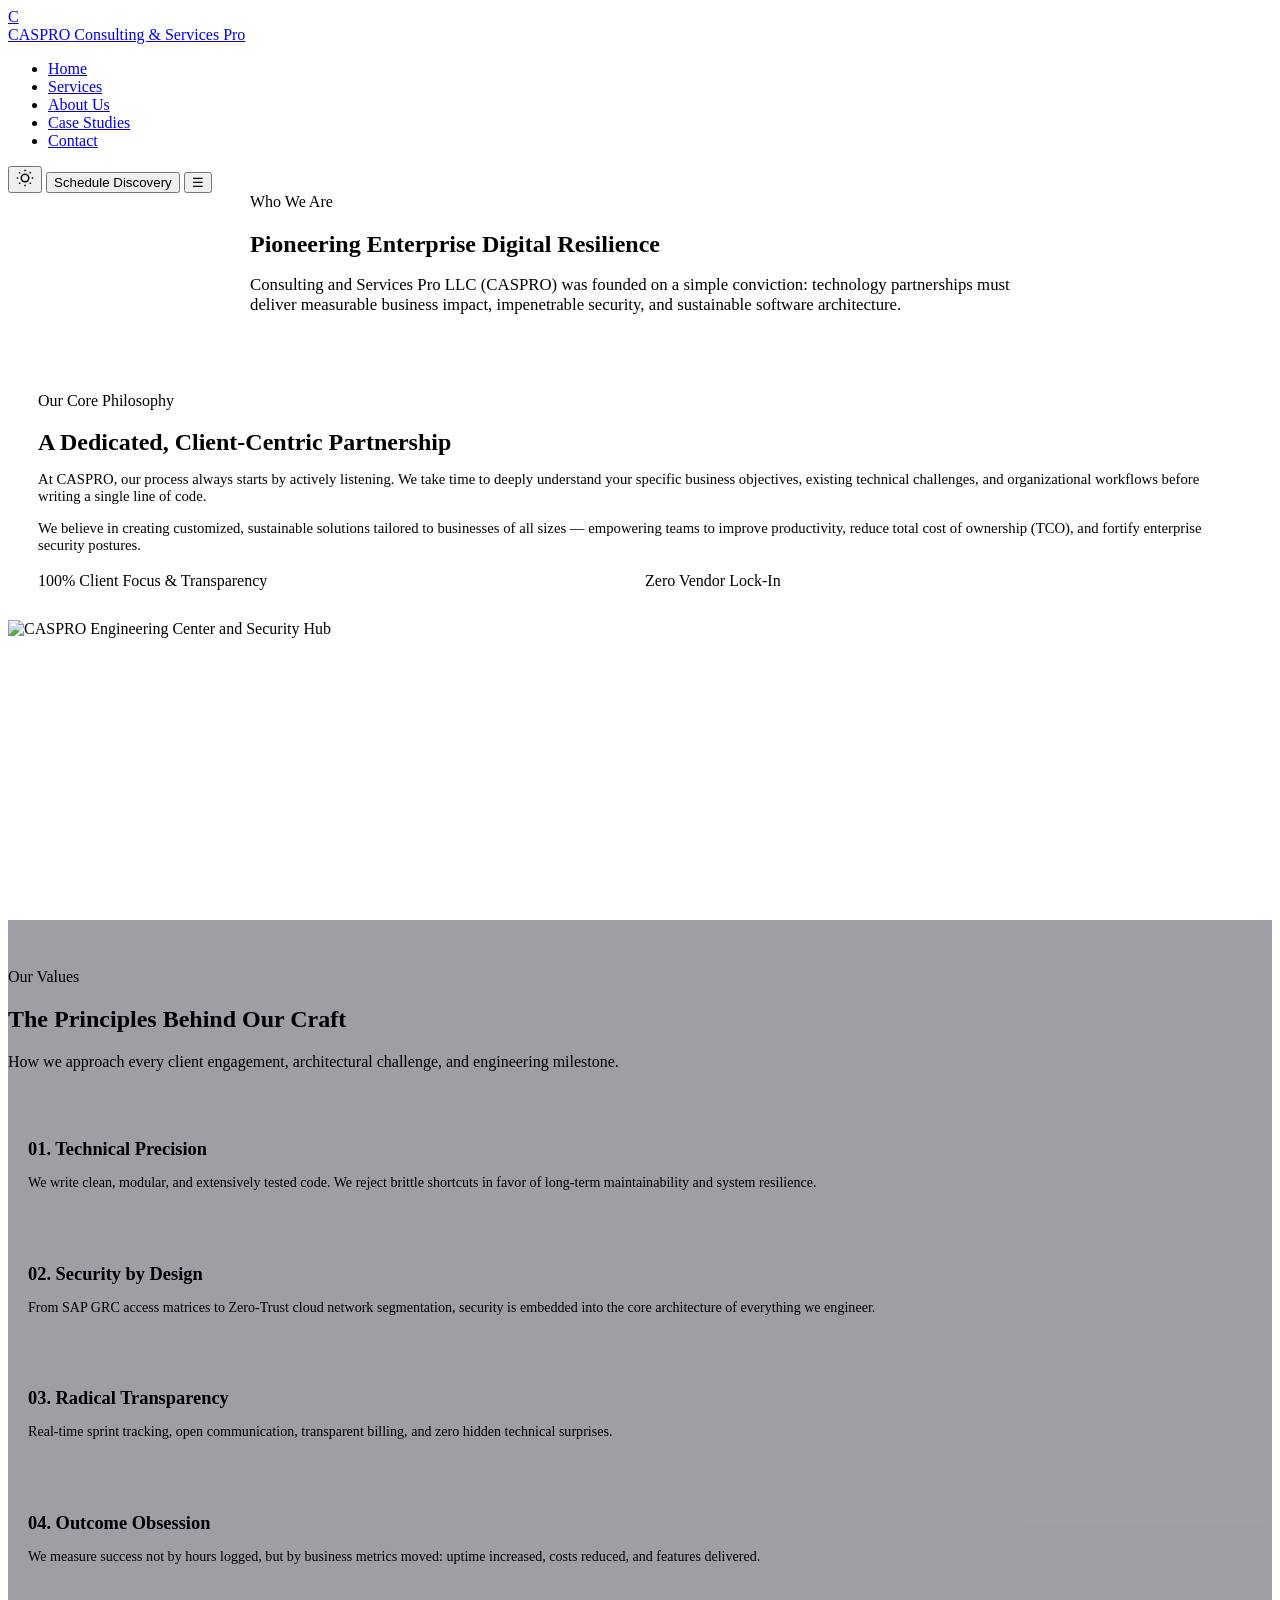
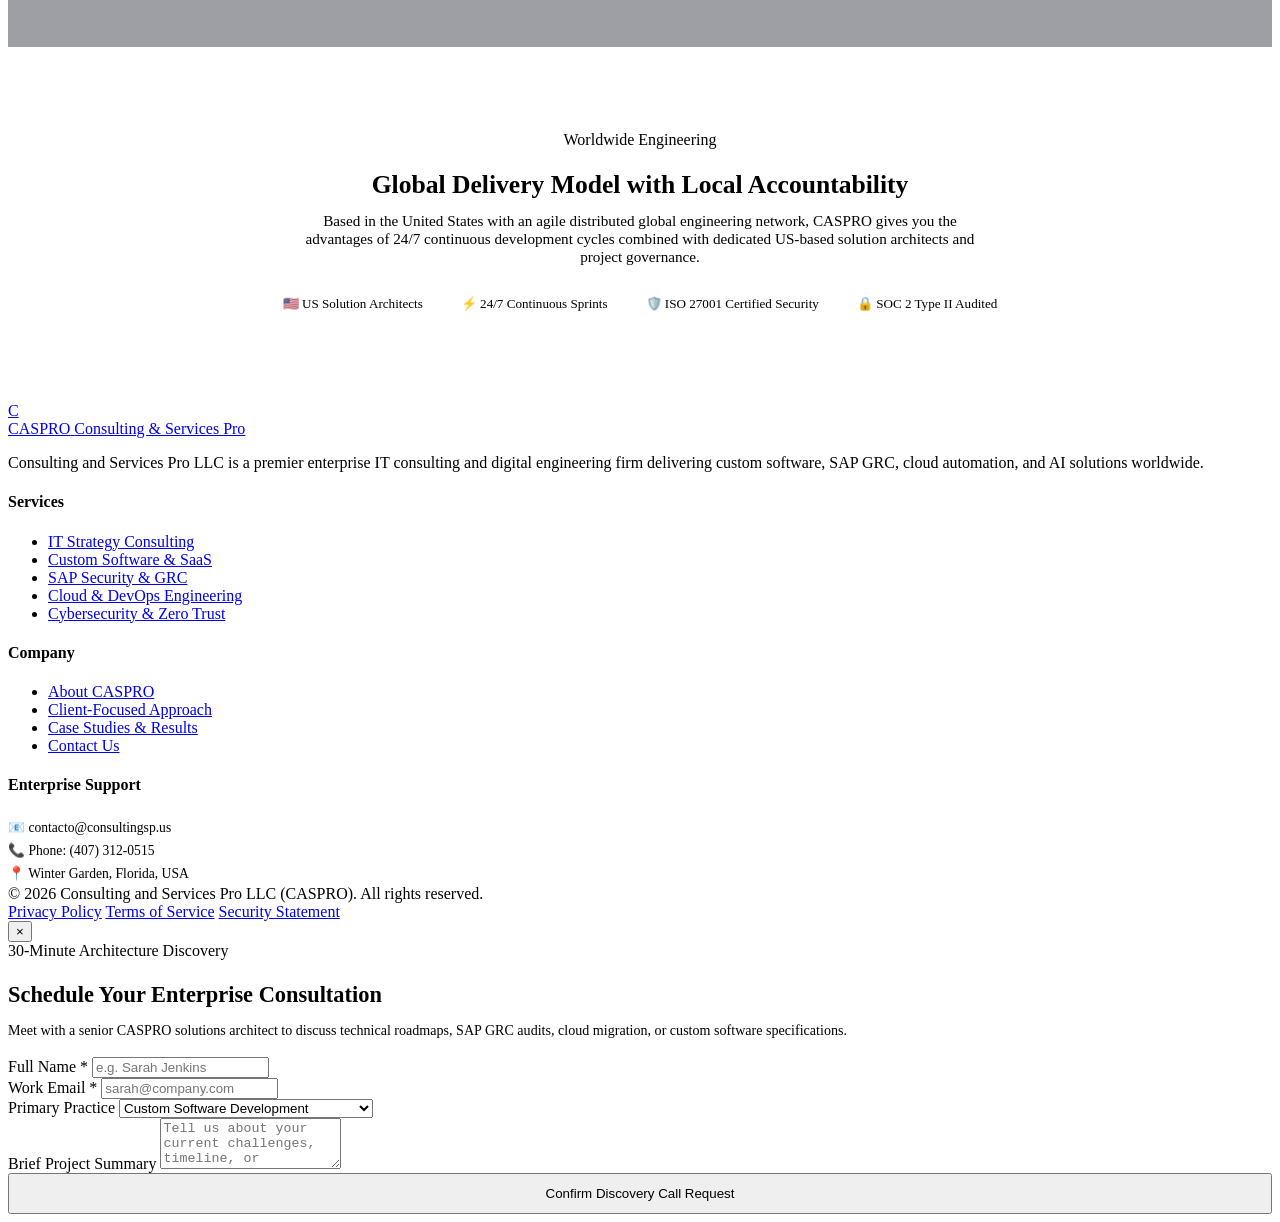
==== about.html @ ff3e0008 "Add files via upload" ====
<!DOCTYPE html>
<html lang="en" data-theme="dark">
<head>
  <meta charset="UTF-8">
  <meta name="viewport" content="width=device-width, initial-scale=1.0">
  <title>About Us | Consulting and Services Pro LLC (CASPRO)</title>
  <meta name="description" content="Learn about CASPRO (Consulting and Services Pro LLC), our client-focused engineering philosophy, agile delivery model, leadership values, and enterprise track record.">
  
  <link rel="stylesheet" href="css/style.css">
  <link rel="preconnect" href="https://fonts.googleapis.com">
  <link rel="preconnect" href="https://fonts.gstatic.com" crossorigin>
</head>
<body>

  <div class="ambient-glow" aria-hidden="true">
    <div class="glow-orb glow-orb-1"></div>
    <div class="glow-orb glow-orb-2"></div>
    <div class="glow-orb glow-orb-3"></div>
  </div>
  <div class="bg-grid-pattern" aria-hidden="true"></div>

  <!-- HEADER -->
  <header class="header-nav">
    <div class="container nav-container">
      <a href="index.html" class="brand-logo">
        <div class="brand-logo-icon">C</div>
        <div class="brand-logo-text">
          <span class="brand-logo-title">CASPRO</span>
          <span class="brand-logo-sub">Consulting &amp; Services Pro</span>
        </div>
      </a>

      <nav>
        <ul class="nav-menu">
          <li><a href="index.html" class="nav-link">Home</a></li>
          <li><a href="services.html" class="nav-link">Services</a></li>
          <li><a href="about.html" class="nav-link active">About Us</a></li>
          <li><a href="case-studies.html" class="nav-link">Case Studies</a></li>
          <li><a href="contact.html" class="nav-link">Contact</a></li>
        </ul>
      </nav>

      <div class="nav-actions">
        <button class="theme-toggle-btn" id="themeToggleBtn" aria-label="Toggle Theme">
          <span id="themeIcon">
            <svg width="18" height="18" viewBox="0 0 24 24" fill="none" stroke="currentColor" stroke-width="2"><circle cx="12" cy="12" r="5"></circle><line x1="12" y1="1" x2="12" y2="3"></line><line x1="12" y1="21" x2="12" y2="23"></line><line x1="4.22" y1="4.22" x2="5.64" y2="5.64"></line><line x1="18.36" y1="18.36" x2="19.78" y2="19.78"></line><line x1="1" y1="12" x2="3" y2="12"></line><line x1="21" y1="12" x2="23" y2="12"></line><line x1="4.22" y1="19.78" x2="5.64" y2="18.36"></line><line x1="18.36" y1="5.64" x2="19.78" y2="4.22"></line></svg>
          </span>
        </button>
        <button class="btn btn-primary btn-sm open-discovery-modal">Schedule Discovery</button>
        <button class="mobile-menu-toggle" aria-label="Open Navigation Menu">&#9776;</button>
      </div>
    </div>
  </header>

  <main>
    <!-- HERO -->
    <section class="section" style="padding-top: calc(var(--header-height) + 28px); padding-bottom: 30px;">
      <div class="container text-center" style="max-width: 780px; margin: 0 auto;">
        <div class="badge-pill">Who We Are</div>
        <h1 style="margin-bottom: 14px;">
          Pioneering <span class="text-gradient">Enterprise Digital Resilience</span>
        </h1>
        <p style="font-size: 1.05rem; color: var(--text-secondary);">
          Consulting and Services Pro LLC (CASPRO) was founded on a simple conviction: technology partnerships must deliver measurable business impact, impenetrable security, and sustainable software architecture.
        </p>
      </div>
    </section>

    <!-- MISSION & CLIENT-FOCUSED APPROACH -->
    <section class="section" id="approach" style="padding-top: 0; padding-bottom: 40px;">
      <div class="container">
        <div class="hero-grid" style="align-items: center; gap: 24px;">
          <div class="glass-card" style="padding: 30px;">
            <div class="badge-pill">Our Core Philosophy</div>
            <h2 style="margin-bottom: 12px; font-size: 1.5rem;">A Dedicated, <span class="text-gradient">Client-Centric</span> Partnership</h2>
            <p style="margin-bottom: 12px; font-size: 0.92rem;">
              At CASPRO, our process always starts by actively listening. We take time to deeply understand your specific business objectives, existing technical challenges, and organizational workflows before writing a single line of code.
            </p>
            <p style="margin-bottom: 18px; font-size: 0.92rem;">
              We believe in creating customized, sustainable solutions tailored to businesses of all sizes — empowering teams to improve productivity, reduce total cost of ownership (TCO), and fortify enterprise security postures.
            </p>
            <div style="display: grid; grid-template-columns: 1fr 1fr; gap: 10px;">
              <div class="metric-pill">
                <span class="metric-pill-val">100%</span>
                <span class="metric-pill-label">Client Focus &amp; Transparency</span>
              </div>
              <div class="metric-pill">
                <span class="metric-pill-val">Zero</span>
                <span class="metric-pill-label">Vendor Lock-In</span>
              </div>
            </div>
          </div>

          <div style="border-radius: var(--radius-md); overflow: hidden; border: 1px solid var(--border-glass); box-shadow: var(--shadow-md);">
            <img src="assets/images/cloud-ai.jpg" alt="CASPRO Engineering Center and Security Hub" style="width: 100%; height: 260px; object-fit: cover; display: block;">
          </div>
        </div>
      </div>
    </section>

    <!-- GUIDING PRINCIPLES -->
    <section class="section" style="background: rgba(12, 17, 28, 0.4); border-top: 1px solid var(--border-glass); padding: 48px 0;">
      <div class="container">
        <div class="section-header" style="margin-bottom: 30px;">
          <div class="badge-pill">Our Values</div>
          <h2 class="section-title">The Principles Behind <span class="text-gradient">Our Craft</span></h2>
          <p class="section-subtitle">
            How we approach every client engagement, architectural challenge, and engineering milestone.
          </p>
        </div>

        <div class="services-grid">
          <div class="glass-card" style="padding: 20px;">
            <h3 style="margin-bottom: 8px; color: var(--accent-cyan); font-size: 1.15rem;">01. Technical Precision</h3>
            <p style="font-size: 0.88rem;">We write clean, modular, and extensively tested code. We reject brittle shortcuts in favor of long-term maintainability and system resilience.</p>
          </div>

          <div class="glass-card" style="padding: 20px;">
            <h3 style="margin-bottom: 8px; color: var(--accent-blue); font-size: 1.15rem;">02. Security by Design</h3>
            <p style="font-size: 0.88rem;">From SAP GRC access matrices to Zero-Trust cloud network segmentation, security is embedded into the core architecture of everything we engineer.</p>
          </div>

          <div class="glass-card" style="padding: 20px;">
            <h3 style="margin-bottom: 8px; color: var(--accent-emerald); font-size: 1.15rem;">03. Radical Transparency</h3>
            <p style="font-size: 0.88rem;">Real-time sprint tracking, open communication, transparent billing, and zero hidden technical surprises.</p>
          </div>

          <div class="glass-card" style="padding: 20px;">
            <h3 style="margin-bottom: 8px; color: var(--accent-purple); font-size: 1.15rem;">04. Outcome Obsession</h3>
            <p style="font-size: 0.88rem;">We measure success not by hours logged, but by business metrics moved: uptime increased, costs reduced, and features delivered.</p>
          </div>
        </div>
      </div>
    </section>

    <!-- GLOBAL DELIVERY MODEL -->
    <section class="section" style="padding: 48px 0;">
      <div class="container">
        <div class="glass-card" style="padding: 36px; text-align: center;">
          <div class="badge-pill">Worldwide Engineering</div>
          <h2 style="margin-bottom: 12px; font-size: 1.6rem;">Global Delivery Model with Local Accountability</h2>
          <p style="max-width: 680px; margin: 0 auto 24px auto; font-size: 0.95rem; color: var(--text-secondary);">
            Based in the United States with an agile distributed global engineering network, CASPRO gives you the advantages of 24/7 continuous development cycles combined with dedicated US-based solution architects and project governance.
          </p>
          <div style="display: flex; justify-content: center; gap: 10px; flex-wrap: wrap;">
            <div class="tech-tag" style="padding: 6px 14px; font-size: 0.82rem;">🇺🇸 US Solution Architects</div>
            <div class="tech-tag" style="padding: 6px 14px; font-size: 0.82rem;">⚡ 24/7 Continuous Sprints</div>
            <div class="tech-tag" style="padding: 6px 14px; font-size: 0.82rem;">🛡️ ISO 27001 Certified Security</div>
            <div class="tech-tag" style="padding: 6px 14px; font-size: 0.82rem;">🔒 SOC 2 Type II Audited</div>
          </div>
        </div>
      </div>
    </section>
  </main>

  <!-- FOOTER -->
  <footer class="site-footer">
    <div class="container">
      <div class="footer-grid">
        <div class="footer-brand">
          <a href="index.html" class="brand-logo" style="margin-bottom: 12px;">
            <div class="brand-logo-icon">C</div>
            <div class="brand-logo-text">
              <span class="brand-logo-title">CASPRO</span>
              <span class="brand-logo-sub">Consulting &amp; Services Pro</span>
            </div>
          </a>
          <p>
            Consulting and Services Pro LLC is a premier enterprise IT consulting and digital engineering firm delivering custom software, SAP GRC, cloud automation, and AI solutions worldwide.
          </p>
        </div>

        <div>
          <h4 class="footer-heading">Services</h4>
          <ul class="footer-links">
            <li><a href="services.html#it-strategy">IT Strategy Consulting</a></li>
            <li><a href="services.html#custom-software">Custom Software &amp; SaaS</a></li>
            <li><a href="services.html#sap-grc">SAP Security &amp; GRC</a></li>
            <li><a href="services.html#cloud-devops">Cloud &amp; DevOps Engineering</a></li>
            <li><a href="services.html#cybersecurity">Cybersecurity &amp; Zero Trust</a></li>
          </ul>
        </div>

        <div>
          <h4 class="footer-heading">Company</h4>
          <ul class="footer-links">
            <li><a href="about.html">About CASPRO</a></li>
            <li><a href="about.html#approach">Client-Focused Approach</a></li>
            <li><a href="case-studies.html">Case Studies &amp; Results</a></li>
            <li><a href="contact.html">Contact Us</a></li>
          </ul>
        </div>

        <div>
          <h4 class="footer-heading">Enterprise Support</h4>
          <div style="font-size: 0.85rem; color: var(--text-secondary); line-height: 1.7;">
            📧 <a href="mailto:contacto@consultingsp.us" style="color: var(--accent-cyan); text-decoration: none;">contacto@consultingsp.us</a><br>
            📞 Phone: (407) 312-0515<br>
            📍 Winter Garden, Florida, USA
          </div>
        </div>
      </div>

      <div class="footer-bottom">
        <div class="footer-bottom-text">
          &copy; 2026 Consulting and Services Pro LLC (CASPRO). All rights reserved.
        </div>
        <div class="footer-legal-links">
          <a href="#">Privacy Policy</a>
          <a href="#">Terms of Service</a>
          <a href="#">Security Statement</a>
        </div>
      </div>
    </div>
  </footer>

  <!-- DISCOVERY MODAL -->
  <div class="modal-overlay" id="discoveryModal" aria-hidden="true">
    <div class="modal-content">
      <button class="modal-close-btn" id="closeDiscoveryModal" aria-label="Close Modal">&times;</button>
      <div class="badge-pill" style="margin-bottom: 10px;">30-Minute Architecture Discovery</div>
      <h3 style="font-size: 1.4rem; margin-bottom: 10px;">Schedule Your Enterprise Consultation</h3>
      <p style="font-size: 0.88rem; margin-bottom: 18px;">
        Meet with a senior CASPRO solutions architect to discuss technical roadmaps, SAP GRC audits, cloud migration, or custom software specifications.
      </p>

      <form id="modalContactForm">
        <div class="form-group">
          <label class="form-label">Full Name *</label>
          <input type="text" class="form-control" placeholder="e.g. Sarah Jenkins" required>
        </div>
        <div class="form-group">
          <label class="form-label">Work Email *</label>
          <input type="email" class="form-control" placeholder="sarah@company.com" required>
        </div>
        <div class="form-group">
          <label class="form-label">Primary Practice</label>
          <select class="form-control">
            <option>Custom Software Development</option>
            <option>SAP Security &amp; GRC Compliance</option>
            <option>Cloud Migration &amp; DevOps</option>
            <option>Enterprise AI &amp; Data Engineering</option>
            <option>IT Strategy Consulting &amp; Modernization</option>
          </select>
        </div>
        <div class="form-group">
          <label class="form-label">Brief Project Summary</label>
          <textarea class="form-control" rows="3" placeholder="Tell us about your current challenges, timeline, or objectives..."></textarea>
        </div>
        <button type="submit" class="btn btn-primary btn-sm" style="width: 100%; padding: 11px;">
          Confirm Discovery Call Request
        </button>
      </form>
    </div>
  </div>

  <script src="js/main.js"></script>
</body>
</html>
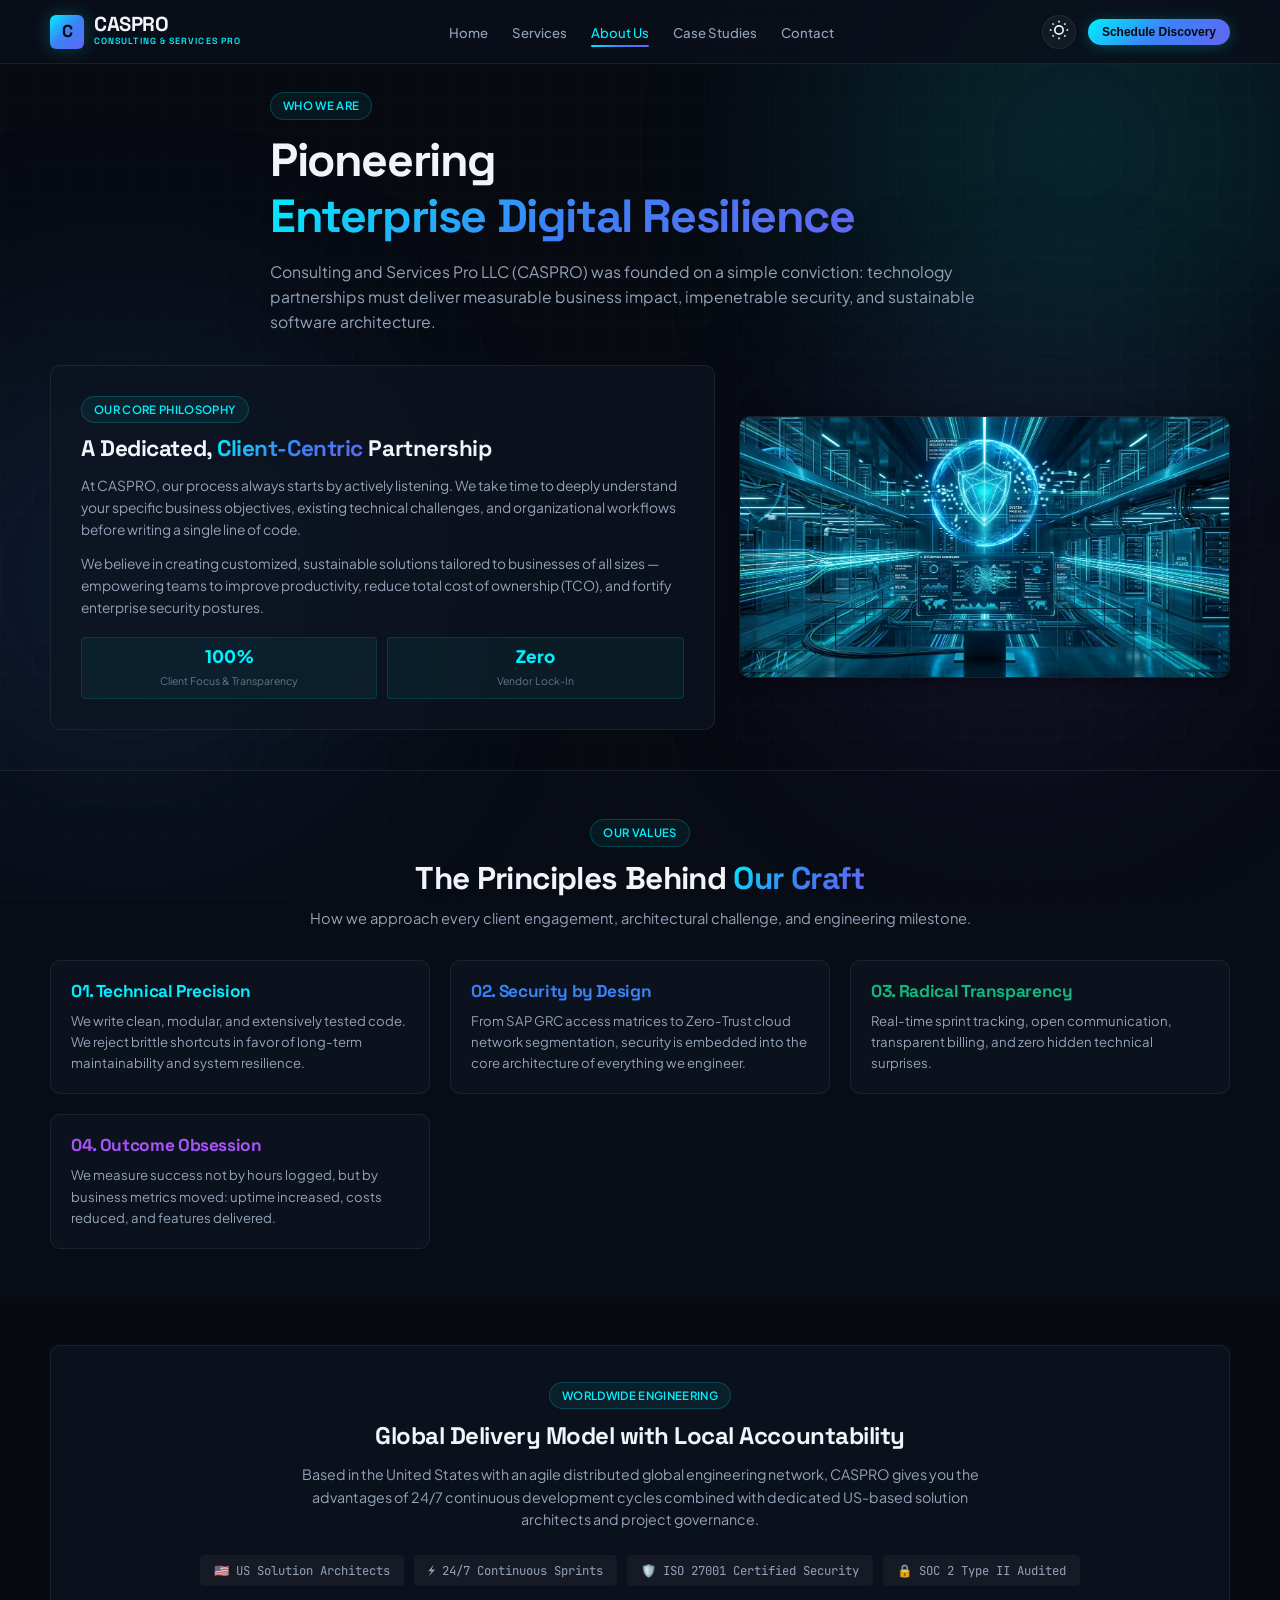
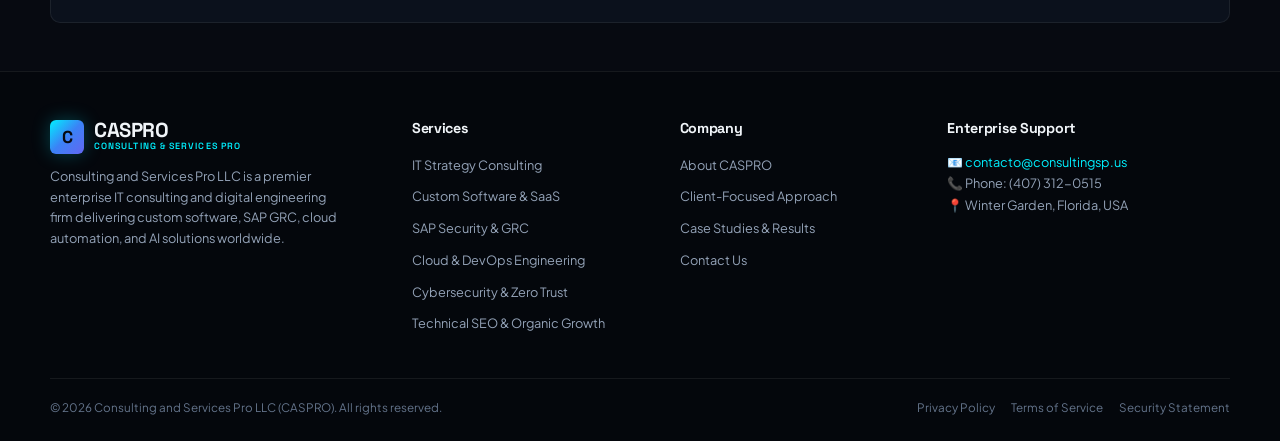
==== commit ea936738: "Add Technical SEO & Search Engine Optimization as a core service practice" ====
--- a/about.html
+++ b/about.html
@@ -178,6 +178,7 @@
             <li><a href="services.html#sap-grc">SAP Security &amp; GRC</a></li>
             <li><a href="services.html#cloud-devops">Cloud &amp; DevOps Engineering</a></li>
             <li><a href="services.html#cybersecurity">Cybersecurity &amp; Zero Trust</a></li>
+            <li><a href="services.html#seo-growth">Technical SEO &amp; Organic Growth</a></li>
           </ul>
         </div>
 
--- a/css/style.css
+++ b/css/style.css
@@ -0,0 +1,1319 @@
+/* ==========================================================================
+   CASPRO LLC - MODERN COMPACT ENTERPRISE DESIGN SYSTEM
+   High-Density, Clean, Ultra-Modern Architecture | Linear / Vercel Aesthetic
+   ========================================================================== */
+
+@import url('https://fonts.googleapis.com/css2?family=Plus+Jakarta+Sans:wght@300;400;500;600;700;800&family=Space+Grotesk:wght@500;600;700&family=JetBrains+Mono:wght@400;500&display=swap');
+
+:root {
+  /* Core Colors - High-Density Dark Theme */
+  --bg-primary: #070a11;
+  --bg-secondary: #0c101c;
+  --bg-card: rgba(14, 20, 32, 0.75);
+  --bg-card-hover: rgba(20, 29, 48, 0.9);
+  --bg-glass: rgba(10, 15, 26, 0.82);
+  --border-glass: rgba(255, 255, 255, 0.07);
+  --border-glass-hover: rgba(0, 240, 255, 0.28);
+  --border-subtle: rgba(255, 255, 255, 0.04);
+  
+  /* Text Colors */
+  --text-primary: #f1f5f9;
+  --text-secondary: #94a3b8;
+  --text-muted: #64748b;
+  --text-white: #ffffff;
+  
+  /* Modern Accents */
+  --accent-cyan: #00f0ff;
+  --accent-blue: #3b82f6;
+  --accent-indigo: #6366f1;
+  --accent-purple: #a855f7;
+  --accent-emerald: #10b981;
+  --accent-amber: #f59e0b;
+  
+  --gradient-primary: linear-gradient(135deg, #00f0ff 0%, #3b82f6 50%, #6366f1 100%);
+  --gradient-card: linear-gradient(180deg, rgba(255, 255, 255, 0.03) 0%, rgba(255, 255, 255, 0.005) 100%);
+  
+  /* Shadows & Glows */
+  --shadow-sm: 0 1px 3px rgba(0, 0, 0, 0.3);
+  --shadow-md: 0 4px 16px rgba(0, 0, 0, 0.35);
+  --shadow-lg: 0 12px 32px rgba(0, 0, 0, 0.5);
+  --glow-cyan: 0 0 18px rgba(0, 240, 255, 0.25);
+  --glow-subtle: 0 0 12px rgba(0, 240, 255, 0.12);
+
+  /* Compact Dimensions */
+  --max-width: 1220px;
+  --header-height: 64px;
+  --radius-xs: 4px;
+  --radius-sm: 6px;
+  --radius-md: 10px;
+  --radius-lg: 14px;
+  --radius-full: 9999px;
+  --transition: all 0.22s cubic-bezier(0.16, 1, 0.3, 1);
+
+  /* Typography */
+  --font-main: 'Plus Jakarta Sans', -apple-system, BlinkMacSystemFont, sans-serif;
+  --font-heading: 'Space Grotesk', var(--font-main);
+  --font-code: 'JetBrains Mono', monospace;
+}
+
+/* Light Theme Overrides */
+[data-theme="light"] {
+  --bg-primary: #f8fafc;
+  --bg-secondary: #ffffff;
+  --bg-card: rgba(255, 255, 255, 0.9);
+  --bg-card-hover: #ffffff;
+  --bg-glass: rgba(255, 255, 255, 0.88);
+  --border-glass: rgba(0, 0, 0, 0.07);
+  --border-glass-hover: rgba(0, 102, 204, 0.25);
+  --border-subtle: rgba(0, 0, 0, 0.04);
+  --text-primary: #0f172a;
+  --text-secondary: #475569;
+  --text-muted: #94a3b8;
+  --shadow-sm: 0 1px 3px rgba(0, 0, 0, 0.05);
+  --shadow-md: 0 4px 16px rgba(0, 0, 0, 0.07);
+  --shadow-lg: 0 12px 28px rgba(0, 0, 0, 0.1);
+  --gradient-card: linear-gradient(180deg, #ffffff 0%, #f8fafc 100%);
+}
+
+/* Resets */
+*, *::before, *::after {
+  box-sizing: border-box;
+  margin: 0;
+  padding: 0;
+}
+
+html {
+  scroll-behavior: smooth;
+  font-size: 15px; /* Compact modern base */
+}
+
+body {
+  font-family: var(--font-main);
+  background-color: var(--bg-primary);
+  color: var(--text-primary);
+  line-height: 1.55;
+  overflow-x: hidden;
+  -webkit-font-smoothing: antialiased;
+  -moz-osx-font-smoothing: grayscale;
+  transition: background-color 0.25s ease, color 0.25s ease;
+}
+
+/* Ambient Subtle Background */
+.ambient-glow {
+  position: fixed;
+  top: 0;
+  left: 0;
+  width: 100vw;
+  height: 100vh;
+  pointer-events: none;
+  z-index: 0;
+  overflow: hidden;
+}
+
+.glow-orb {
+  position: absolute;
+  border-radius: 50%;
+  filter: blur(120px);
+  opacity: 0.12;
+  will-change: transform;
+}
+
+.glow-orb-1 {
+  width: 500px;
+  height: 500px;
+  background: #00f0ff;
+  top: -100px;
+  right: -50px;
+}
+
+.glow-orb-2 {
+  width: 550px;
+  height: 550px;
+  background: #3b82f6;
+  bottom: 5%;
+  left: -150px;
+}
+
+.glow-orb-3 {
+  width: 400px;
+  height: 400px;
+  background: #8b5cf6;
+  top: 40%;
+  right: 5%;
+}
+
+.bg-grid-pattern {
+  position: fixed;
+  top: 0;
+  left: 0;
+  width: 100%;
+  height: 100%;
+  background-image: 
+    linear-gradient(to right, rgba(255, 255, 255, 0.015) 1px, transparent 1px),
+    linear-gradient(to bottom, rgba(255, 255, 255, 0.015) 1px, transparent 1px);
+  background-size: 32px 32px;
+  pointer-events: none;
+  z-index: 0;
+}
+
+/* Container */
+.container {
+  width: 100%;
+  max-width: var(--max-width);
+  margin: 0 auto;
+  padding: 0 20px;
+  position: relative;
+  z-index: 1;
+}
+
+/* Compact Typography */
+h1, h2, h3, h4, h5, h6 {
+  font-family: var(--font-heading);
+  color: var(--text-primary);
+  font-weight: 700;
+  line-height: 1.22;
+  letter-spacing: -0.02em;
+}
+
+h1 { font-size: clamp(2rem, 4vw, 3.1rem); letter-spacing: -0.03em; }
+h2 { font-size: clamp(1.5rem, 2.5vw, 2.1rem); }
+h3 { font-size: clamp(1.15rem, 1.8vw, 1.45rem); }
+h4 { font-size: 1.1rem; }
+
+p {
+  color: var(--text-secondary);
+  font-size: 0.95rem;
+  line-height: 1.6;
+}
+
+.text-gradient {
+  background: var(--gradient-primary);
+  -webkit-background-clip: text;
+  -webkit-text-fill-color: transparent;
+  display: inline-block;
+}
+
+.text-cyan { color: var(--accent-cyan); }
+.text-blue { color: var(--accent-blue); }
+.text-emerald { color: var(--accent-emerald); }
+
+/* Compact Pill Badge */
+.badge-pill {
+  display: inline-flex;
+  align-items: center;
+  gap: 6px;
+  padding: 4px 12px;
+  border-radius: var(--radius-full);
+  background: rgba(0, 240, 255, 0.06);
+  border: 1px solid rgba(0, 240, 255, 0.2);
+  color: var(--accent-cyan);
+  font-size: 0.76rem;
+  font-weight: 600;
+  letter-spacing: 0.03em;
+  text-transform: uppercase;
+  margin-bottom: 12px;
+}
+
+.badge-pill .pulse-dot {
+  width: 6px;
+  height: 6px;
+  border-radius: 50%;
+  background-color: var(--accent-cyan);
+  box-shadow: 0 0 6px var(--accent-cyan);
+}
+
+/* ==========================================================================
+   COMPACT NAVIGATION BAR (64px)
+   ========================================================================== */
+.header-nav {
+  position: fixed;
+  top: 0;
+  left: 0;
+  width: 100%;
+  height: var(--header-height);
+  background: var(--bg-glass);
+  backdrop-filter: blur(14px);
+  -webkit-backdrop-filter: blur(14px);
+  border-bottom: 1px solid var(--border-glass);
+  z-index: 1000;
+  transition: var(--transition);
+}
+
+.header-nav.scrolled {
+  background: rgba(7, 10, 17, 0.94);
+  box-shadow: var(--shadow-md);
+}
+
+[data-theme="light"] .header-nav.scrolled {
+  background: rgba(255, 255, 255, 0.96);
+}
+
+.nav-container {
+  display: flex;
+  align-items: center;
+  justify-content: space-between;
+  height: 100%;
+}
+
+.brand-logo {
+  display: flex;
+  align-items: center;
+  gap: 10px;
+  text-decoration: none;
+  font-family: var(--font-heading);
+  font-size: 1.35rem;
+  font-weight: 800;
+  color: var(--text-white);
+  letter-spacing: -0.02em;
+}
+
+.brand-logo-icon {
+  width: 34px;
+  height: 34px;
+  border-radius: var(--radius-sm);
+  background: var(--gradient-primary);
+  display: flex;
+  align-items: center;
+  justify-content: center;
+  color: #070a11;
+  font-weight: 900;
+  font-size: 1.15rem;
+  box-shadow: var(--glow-cyan);
+}
+
+.brand-logo-text {
+  display: flex;
+  flex-direction: column;
+}
+
+.brand-logo-title {
+  color: var(--text-primary);
+  line-height: 1;
+}
+
+.brand-logo-sub {
+  font-size: 0.6rem;
+  font-weight: 600;
+  color: var(--accent-cyan);
+  letter-spacing: 0.12em;
+  text-transform: uppercase;
+}
+
+.nav-menu {
+  display: flex;
+  align-items: center;
+  list-style: none;
+  gap: 24px;
+}
+
+.nav-link {
+  color: var(--text-secondary);
+  text-decoration: none;
+  font-size: 0.88rem;
+  font-weight: 500;
+  transition: var(--transition);
+  padding: 4px 0;
+  position: relative;
+}
+
+.nav-link:hover, .nav-link.active {
+  color: var(--accent-cyan);
+}
+
+.nav-link.active::after {
+  content: '';
+  position: absolute;
+  bottom: -2px;
+  left: 0;
+  width: 100%;
+  height: 2px;
+  background: var(--gradient-primary);
+  border-radius: 2px;
+}
+
+.nav-actions {
+  display: flex;
+  align-items: center;
+  gap: 12px;
+}
+
+.theme-toggle-btn {
+  background: rgba(255, 255, 255, 0.04);
+  border: 1px solid var(--border-glass);
+  color: var(--text-primary);
+  width: 34px;
+  height: 34px;
+  border-radius: var(--radius-full);
+  display: flex;
+  align-items: center;
+  justify-content: center;
+  cursor: pointer;
+  transition: var(--transition);
+}
+
+.theme-toggle-btn:hover {
+  border-color: var(--accent-cyan);
+  color: var(--accent-cyan);
+  background: rgba(0, 240, 255, 0.08);
+}
+
+/* Compact Buttons */
+.btn {
+  display: inline-flex;
+  align-items: center;
+  justify-content: center;
+  gap: 8px;
+  padding: 9px 18px;
+  font-size: 0.88rem;
+  font-weight: 600;
+  border-radius: var(--radius-full);
+  text-decoration: none;
+  cursor: pointer;
+  transition: var(--transition);
+  border: none;
+  white-space: nowrap;
+}
+
+.btn-primary {
+  background: var(--gradient-primary);
+  color: #070a11;
+  font-weight: 700;
+  box-shadow: 0 2px 14px rgba(0, 240, 255, 0.22);
+}
+
+.btn-primary:hover {
+  transform: translateY(-1px);
+  box-shadow: 0 4px 20px rgba(0, 240, 255, 0.38);
+}
+
+.btn-secondary {
+  background: rgba(255, 255, 255, 0.04);
+  color: var(--text-primary);
+  border: 1px solid var(--border-glass);
+}
+
+.btn-secondary:hover {
+  background: rgba(255, 255, 255, 0.08);
+  border-color: var(--accent-cyan);
+  color: var(--accent-cyan);
+  transform: translateY(-1px);
+}
+
+.btn-lg {
+  padding: 12px 26px;
+  font-size: 0.95rem;
+}
+
+.btn-sm {
+  padding: 6px 14px;
+  font-size: 0.8rem;
+}
+
+.mobile-menu-toggle {
+  display: none;
+  background: none;
+  border: none;
+  color: var(--text-primary);
+  font-size: 1.3rem;
+  cursor: pointer;
+}
+
+/* ==========================================================================
+   COMPACT HERO SECTION
+   ========================================================================== */
+.hero-section {
+  padding-top: calc(var(--header-height) + 36px);
+  padding-bottom: 50px;
+  position: relative;
+}
+
+.hero-grid {
+  display: grid;
+  grid-template-columns: 1.15fr 0.85fr;
+  gap: 36px;
+  align-items: center;
+}
+
+.hero-content {
+  max-width: 640px;
+}
+
+.hero-title {
+  margin-bottom: 16px;
+}
+
+.hero-lead {
+  font-size: 1.05rem;
+  line-height: 1.6;
+  color: var(--text-secondary);
+  margin-bottom: 26px;
+}
+
+.hero-cta-group {
+  display: flex;
+  flex-wrap: wrap;
+  gap: 12px;
+  margin-bottom: 32px;
+}
+
+.hero-stats-row {
+  display: grid;
+  grid-template-columns: repeat(3, 1fr);
+  gap: 16px;
+  padding-top: 22px;
+  border-top: 1px solid var(--border-glass);
+}
+
+.stat-item h3 {
+  font-size: 1.75rem;
+  font-weight: 800;
+  color: var(--accent-cyan);
+  margin-bottom: 2px;
+}
+
+.stat-item p {
+  font-size: 0.8rem;
+  color: var(--text-muted);
+  font-weight: 500;
+}
+
+/* Compact Hero Visual Card */
+.hero-visual {
+  position: relative;
+}
+
+.hero-card-container {
+  position: relative;
+  border-radius: var(--radius-md);
+  padding: 6px;
+  background: linear-gradient(135deg, rgba(0, 240, 255, 0.25) 0%, rgba(59, 130, 246, 0.08) 100%);
+  box-shadow: var(--shadow-lg), var(--glow-subtle);
+}
+
+.hero-img-wrap {
+  border-radius: calc(var(--radius-md) - 4px);
+  overflow: hidden;
+  position: relative;
+  aspect-ratio: 16 / 10;
+  background: var(--bg-secondary);
+}
+
+.hero-img-wrap img {
+  width: 100%;
+  height: 100%;
+  object-fit: cover;
+  display: block;
+}
+
+.floating-badge {
+  position: absolute;
+  background: rgba(12, 17, 28, 0.9);
+  backdrop-filter: blur(10px);
+  border: 1px solid var(--border-glass);
+  border-radius: var(--radius-sm);
+  padding: 8px 14px;
+  display: flex;
+  align-items: center;
+  gap: 10px;
+  box-shadow: var(--shadow-md);
+  z-index: 2;
+}
+
+.floating-badge-1 {
+  top: -12px;
+  right: -12px;
+}
+
+.floating-badge-2 {
+  bottom: -16px;
+  left: -12px;
+}
+
+.badge-icon-box {
+  width: 32px;
+  height: 32px;
+  border-radius: var(--radius-xs);
+  display: flex;
+  align-items: center;
+  justify-content: center;
+  font-size: 1rem;
+}
+
+.badge-icon-box.cyan { background: rgba(0, 240, 255, 0.12); color: var(--accent-cyan); }
+.badge-icon-box.emerald { background: rgba(16, 185, 129, 0.12); color: var(--accent-emerald); }
+
+.badge-text-title {
+  font-size: 0.84rem;
+  font-weight: 700;
+  color: var(--text-primary);
+  line-height: 1.15;
+}
+
+.badge-text-sub {
+  font-size: 0.72rem;
+  color: var(--text-muted);
+}
+
+/* ==========================================================================
+   COMPACT PARTNER MARQUEE
+   ========================================================================== */
+.marquee-section {
+  padding: 20px 0;
+  border-top: 1px solid var(--border-glass);
+  border-bottom: 1px solid var(--border-glass);
+  background: rgba(12, 17, 28, 0.4);
+  overflow: hidden;
+}
+
+.marquee-label {
+  text-align: center;
+  font-size: 0.75rem;
+  font-weight: 600;
+  text-transform: uppercase;
+  letter-spacing: 0.1em;
+  color: var(--text-muted);
+  margin-bottom: 14px;
+}
+
+.marquee-track {
+  display: flex;
+  gap: 28px;
+  width: max-content;
+  animation: scrollMarquee 35s linear infinite;
+}
+
+.marquee-track:hover {
+  animation-play-state: paused;
+}
+
+.tech-logo-pill {
+  display: flex;
+  align-items: center;
+  gap: 8px;
+  padding: 6px 16px;
+  border-radius: var(--radius-full);
+  background: rgba(255, 255, 255, 0.025);
+  border: 1px solid var(--border-glass);
+  color: var(--text-secondary);
+  font-size: 0.85rem;
+  font-weight: 600;
+  white-space: nowrap;
+  transition: var(--transition);
+}
+
+.tech-logo-pill:hover {
+  border-color: var(--accent-cyan);
+  color: var(--text-primary);
+  background: rgba(0, 240, 255, 0.06);
+}
+
+@keyframes scrollMarquee {
+  0% { transform: translateX(0); }
+  100% { transform: translateX(-50%); }
+}
+
+/* ==========================================================================
+   CLEAN & COMPACT SECTION SPACING
+   ========================================================================== */
+.section {
+  padding: 64px 0;
+  position: relative;
+}
+
+.section-header {
+  text-align: center;
+  max-width: 720px;
+  margin: 0 auto 40px auto;
+}
+
+.section-header.text-left {
+  text-align: left;
+  margin-left: 0;
+}
+
+.section-title {
+  margin-bottom: 10px;
+}
+
+.section-subtitle {
+  font-size: 0.98rem;
+  color: var(--text-secondary);
+  line-height: 1.55;
+}
+
+/* Bento & Glass Cards */
+.glass-card {
+  background: var(--bg-card);
+  backdrop-filter: blur(12px);
+  -webkit-backdrop-filter: blur(12px);
+  border: 1px solid var(--border-glass);
+  border-radius: var(--radius-md);
+  padding: 24px;
+  transition: var(--transition);
+  position: relative;
+  overflow: hidden;
+}
+
+.glass-card:hover {
+  background: var(--bg-card-hover);
+  border-color: var(--border-glass-hover);
+  transform: translateY(-3px);
+  box-shadow: var(--shadow-md);
+}
+
+/* ==========================================================================
+   SERVICES MATRIX (COMPACT BENTO GRID)
+   ========================================================================== */
+.services-tabs-nav {
+  display: flex;
+  justify-content: center;
+  flex-wrap: wrap;
+  gap: 8px;
+  margin-bottom: 32px;
+}
+
+.service-tab-btn {
+  padding: 8px 18px;
+  border-radius: var(--radius-full);
+  background: rgba(255, 255, 255, 0.03);
+  border: 1px solid var(--border-glass);
+  color: var(--text-secondary);
+  font-size: 0.84rem;
+  font-weight: 600;
+  cursor: pointer;
+  transition: var(--transition);
+}
+
+.service-tab-btn:hover, .service-tab-btn.active {
+  background: var(--gradient-primary);
+  color: #070a11;
+  border-color: transparent;
+  box-shadow: var(--glow-cyan);
+}
+
+.services-grid {
+  display: grid;
+  grid-template-columns: repeat(auto-fit, minmax(320px, 1fr));
+  gap: 20px;
+}
+
+.service-card {
+  display: flex;
+  flex-direction: column;
+  justify-content: space-between;
+}
+
+.service-card-top {
+  margin-bottom: 16px;
+}
+
+.service-icon-wrap {
+  width: 44px;
+  height: 44px;
+  border-radius: var(--radius-sm);
+  background: rgba(0, 240, 255, 0.08);
+  border: 1px solid rgba(0, 240, 255, 0.18);
+  display: flex;
+  align-items: center;
+  justify-content: center;
+  font-size: 1.3rem;
+  color: var(--accent-cyan);
+  margin-bottom: 16px;
+  transition: var(--transition);
+}
+
+.service-card:hover .service-icon-wrap {
+  background: var(--gradient-primary);
+  color: #070a11;
+  transform: scale(1.06);
+}
+
+.service-card-title {
+  margin-bottom: 8px;
+  font-size: 1.2rem;
+}
+
+.service-card-desc {
+  margin-bottom: 14px;
+  font-size: 0.9rem;
+  line-height: 1.5;
+}
+
+.service-features-list {
+  list-style: none;
+  margin-bottom: 16px;
+}
+
+.service-features-list li {
+  display: flex;
+  align-items: center;
+  gap: 8px;
+  color: var(--text-secondary);
+  font-size: 0.85rem;
+  margin-bottom: 6px;
+}
+
+.service-features-list li svg {
+  color: var(--accent-cyan);
+  flex-shrink: 0;
+}
+
+.service-tech-tags {
+  display: flex;
+  flex-wrap: wrap;
+  gap: 6px;
+  padding-top: 12px;
+  border-top: 1px solid var(--border-glass);
+}
+
+.tech-tag {
+  padding: 3px 8px;
+  background: rgba(255, 255, 255, 0.04);
+  border-radius: 4px;
+  font-size: 0.74rem;
+  font-family: var(--font-code);
+  color: var(--text-secondary);
+}
+
+/* ==========================================================================
+   COMPACT METHODOLOGY (4 STEPS)
+   ========================================================================== */
+.methodology-grid {
+  display: grid;
+  grid-template-columns: repeat(4, 1fr);
+  gap: 16px;
+}
+
+.step-card {
+  padding: 22px 18px;
+}
+
+.step-num {
+  font-family: var(--font-heading);
+  font-size: 2.2rem;
+  font-weight: 800;
+  background: var(--gradient-primary);
+  -webkit-background-clip: text;
+  -webkit-text-fill-color: transparent;
+  opacity: 0.35;
+  line-height: 1;
+  margin-bottom: 10px;
+}
+
+.step-title {
+  font-size: 1.1rem;
+  margin-bottom: 8px;
+}
+
+.step-desc {
+  font-size: 0.86rem;
+  line-height: 1.5;
+}
+
+/* ==========================================================================
+   COMPACT PROJECT & ROI CALCULATOR
+   ========================================================================== */
+.calculator-section {
+  background: linear-gradient(180deg, rgba(12, 17, 28, 0.7) 0%, rgba(7, 10, 17, 0.95) 100%);
+  border-top: 1px solid var(--border-glass);
+  border-bottom: 1px solid var(--border-glass);
+}
+
+.calculator-wrapper {
+  display: grid;
+  grid-template-columns: 1.2fr 0.8fr;
+  gap: 28px;
+  background: var(--bg-card);
+  border: 1px solid var(--border-glass);
+  border-radius: var(--radius-md);
+  padding: 28px;
+  box-shadow: var(--shadow-md);
+}
+
+.calc-group {
+  margin-bottom: 18px;
+}
+
+.calc-label {
+  display: block;
+  font-size: 0.88rem;
+  font-weight: 600;
+  color: var(--text-primary);
+  margin-bottom: 8px;
+}
+
+.calc-options-grid {
+  display: grid;
+  grid-template-columns: repeat(auto-fit, minmax(120px, 1fr));
+  gap: 8px;
+}
+
+.calc-option-btn {
+  padding: 9px 12px;
+  border-radius: var(--radius-sm);
+  background: rgba(255, 255, 255, 0.03);
+  border: 1px solid var(--border-glass);
+  color: var(--text-secondary);
+  font-size: 0.82rem;
+  font-weight: 600;
+  text-align: center;
+  cursor: pointer;
+  transition: var(--transition);
+}
+
+.calc-option-btn.selected, .calc-option-btn:hover {
+  background: rgba(0, 240, 255, 0.1);
+  border-color: var(--accent-cyan);
+  color: var(--accent-cyan);
+}
+
+.calc-slider {
+  width: 100%;
+  height: 5px;
+  background: rgba(255, 255, 255, 0.08);
+  border-radius: 4px;
+  outline: none;
+  accent-color: var(--accent-cyan);
+}
+
+.calc-result-panel {
+  background: rgba(7, 10, 17, 0.85);
+  border: 1px solid var(--border-glass-hover);
+  border-radius: var(--radius-sm);
+  padding: 22px;
+  display: flex;
+  flex-direction: column;
+  justify-content: space-between;
+}
+
+.calc-metric-row {
+  display: flex;
+  justify-content: space-between;
+  align-items: center;
+  padding: 10px 0;
+  border-bottom: 1px solid var(--border-glass);
+}
+
+.calc-metric-row:last-child {
+  border-bottom: none;
+}
+
+.calc-metric-title {
+  color: var(--text-secondary);
+  font-size: 0.86rem;
+}
+
+.calc-metric-value {
+  font-size: 1.15rem;
+  font-weight: 700;
+  color: var(--accent-cyan);
+  font-family: var(--font-heading);
+}
+
+/* ==========================================================================
+   COMPACT CASE STUDY & TESTIMONIALS
+   ========================================================================== */
+.case-study-grid {
+  display: grid;
+  grid-template-columns: repeat(auto-fit, minmax(320px, 1fr));
+  gap: 20px;
+}
+
+.case-study-card {
+  padding: 0;
+  overflow: hidden;
+  display: flex;
+  flex-direction: column;
+}
+
+.case-study-img {
+  width: 100%;
+  height: 180px;
+  object-fit: cover;
+  border-bottom: 1px solid var(--border-glass);
+}
+
+.case-study-body {
+  padding: 22px;
+  flex: 1;
+  display: flex;
+  flex-direction: column;
+  justify-content: space-between;
+}
+
+.case-study-tag {
+  color: var(--accent-cyan);
+  font-size: 0.74rem;
+  font-weight: 700;
+  text-transform: uppercase;
+  letter-spacing: 0.06em;
+  margin-bottom: 8px;
+}
+
+.case-metrics-badges {
+  display: grid;
+  grid-template-columns: 1fr 1fr;
+  gap: 8px;
+  margin: 14px 0;
+}
+
+.metric-pill {
+  background: rgba(0, 240, 255, 0.05);
+  border: 1px solid rgba(0, 240, 255, 0.12);
+  padding: 8px;
+  border-radius: var(--radius-xs);
+  text-align: center;
+}
+
+.metric-pill-val {
+  font-size: 1.15rem;
+  font-weight: 800;
+  color: var(--accent-cyan);
+  display: block;
+  line-height: 1.2;
+}
+
+.metric-pill-label {
+  font-size: 0.7rem;
+  color: var(--text-muted);
+}
+
+.testimonials-grid {
+  display: grid;
+  grid-template-columns: repeat(auto-fit, minmax(280px, 1fr));
+  gap: 20px;
+}
+
+.testimonial-quote {
+  font-size: 0.92rem;
+  font-style: italic;
+  color: var(--text-primary);
+  margin-bottom: 16px;
+  line-height: 1.6;
+}
+
+.testimonial-author-wrap {
+  display: flex;
+  align-items: center;
+  gap: 12px;
+}
+
+.author-name {
+  font-weight: 700;
+  color: var(--text-primary);
+  font-size: 0.92rem;
+}
+
+.author-role {
+  font-size: 0.76rem;
+  color: var(--text-muted);
+}
+
+/* ==========================================================================
+   COMPACT CTA BANNER & FORMS
+   ========================================================================== */
+.cta-banner-box {
+  background: radial-gradient(circle at top right, rgba(0, 240, 255, 0.15) 0%, rgba(59, 130, 246, 0.08) 50%, var(--bg-card) 100%);
+  border: 1px solid var(--border-glass-hover);
+  border-radius: var(--radius-md);
+  padding: 44px 28px;
+  text-align: center;
+  box-shadow: var(--shadow-md);
+}
+
+.contact-layout-grid {
+  display: grid;
+  grid-template-columns: 1fr 1.2fr;
+  gap: 32px;
+  align-items: start;
+}
+
+.contact-info-card {
+  padding: 28px;
+}
+
+.contact-info-list {
+  list-style: none;
+  margin-top: 22px;
+}
+
+.contact-info-item {
+  display: flex;
+  align-items: flex-start;
+  gap: 12px;
+  margin-bottom: 18px;
+}
+
+.contact-icon-box {
+  width: 36px;
+  height: 36px;
+  border-radius: var(--radius-xs);
+  background: rgba(0, 240, 255, 0.08);
+  color: var(--accent-cyan);
+  display: flex;
+  align-items: center;
+  justify-content: center;
+  font-size: 1rem;
+  flex-shrink: 0;
+}
+
+.contact-item-title {
+  font-size: 0.76rem;
+  font-weight: 600;
+  color: var(--text-muted);
+  text-transform: uppercase;
+}
+
+.contact-item-val {
+  font-size: 0.95rem;
+  font-weight: 600;
+  color: var(--text-primary);
+  text-decoration: none;
+  display: block;
+}
+
+.contact-item-val:hover {
+  color: var(--accent-cyan);
+}
+
+/* Form Controls */
+.form-group {
+  margin-bottom: 14px;
+}
+
+.form-label {
+  display: block;
+  font-size: 0.84rem;
+  font-weight: 600;
+  margin-bottom: 6px;
+  color: var(--text-primary);
+}
+
+.form-control {
+  width: 100%;
+  padding: 10px 14px;
+  background: rgba(255, 255, 255, 0.035);
+  border: 1px solid var(--border-glass);
+  border-radius: var(--radius-sm);
+  color: var(--text-primary);
+  font-family: var(--font-main);
+  font-size: 0.88rem;
+  transition: var(--transition);
+}
+
+.form-control:focus {
+  outline: none;
+  border-color: var(--accent-cyan);
+  background: rgba(0, 240, 255, 0.02);
+  box-shadow: 0 0 0 2px rgba(0, 240, 255, 0.12);
+}
+
+textarea.form-control {
+  resize: vertical;
+  min-height: 90px;
+}
+
+/* ==========================================================================
+   COMPACT FOOTER
+   ========================================================================== */
+.site-footer {
+  background: #04070c;
+  border-top: 1px solid var(--border-glass);
+  padding: 48px 0 24px 0;
+  position: relative;
+  z-index: 10;
+}
+
+[data-theme="light"] .site-footer {
+  background: #f1f5f9;
+}
+
+.footer-grid {
+  display: grid;
+  grid-template-columns: 1.4fr 1fr 1fr 1.2fr;
+  gap: 32px;
+  margin-bottom: 36px;
+}
+
+.footer-brand p {
+  margin-top: 12px;
+  font-size: 0.85rem;
+  max-width: 300px;
+}
+
+.footer-heading {
+  font-size: 0.95rem;
+  font-weight: 700;
+  color: var(--text-primary);
+  margin-bottom: 14px;
+}
+
+.footer-links {
+  list-style: none;
+}
+
+.footer-links li {
+  margin-bottom: 8px;
+}
+
+.footer-links a {
+  color: var(--text-secondary);
+  text-decoration: none;
+  font-size: 0.85rem;
+  transition: var(--transition);
+}
+
+.footer-links a:hover {
+  color: var(--accent-cyan);
+}
+
+.newsletter-form {
+  display: flex;
+  gap: 6px;
+  margin-top: 12px;
+}
+
+.footer-bottom {
+  border-top: 1px solid var(--border-glass);
+  padding-top: 20px;
+  display: flex;
+  justify-content: space-between;
+  align-items: center;
+  flex-wrap: wrap;
+  gap: 12px;
+}
+
+.footer-bottom-text {
+  font-size: 0.78rem;
+  color: var(--text-muted);
+}
+
+.footer-legal-links {
+  display: flex;
+  gap: 16px;
+}
+
+.footer-legal-links a {
+  font-size: 0.78rem;
+  color: var(--text-muted);
+  text-decoration: none;
+}
+
+.footer-legal-links a:hover {
+  color: var(--accent-cyan);
+}
+
+/* ==========================================================================
+   COMPACT MODAL / TOAST
+   ========================================================================== */
+.modal-overlay {
+  position: fixed;
+  top: 0;
+  left: 0;
+  width: 100vw;
+  height: 100vh;
+  background: rgba(0, 0, 0, 0.78);
+  backdrop-filter: blur(8px);
+  z-index: 2000;
+  display: flex;
+  align-items: center;
+  justify-content: center;
+  padding: 16px;
+  opacity: 0;
+  visibility: hidden;
+  transition: var(--transition);
+}
+
+.modal-overlay.active {
+  opacity: 1;
+  visibility: visible;
+}
+
+.modal-content {
+  background: var(--bg-secondary);
+  border: 1px solid var(--border-glass-hover);
+  border-radius: var(--radius-md);
+  max-width: 560px;
+  width: 100%;
+  padding: 28px;
+  position: relative;
+  box-shadow: var(--shadow-lg);
+  transform: translateY(12px);
+  transition: var(--transition);
+}
+
+.modal-overlay.active .modal-content {
+  transform: translateY(0);
+}
+
+.modal-close-btn {
+  position: absolute;
+  top: 16px;
+  right: 16px;
+  background: rgba(255, 255, 255, 0.05);
+  border: 1px solid var(--border-glass);
+  color: var(--text-primary);
+  width: 30px;
+  height: 30px;
+  border-radius: 50%;
+  display: flex;
+  align-items: center;
+  justify-content: center;
+  cursor: pointer;
+  font-size: 1rem;
+}
+
+.toast-container {
+  position: fixed;
+  bottom: 20px;
+  right: 20px;
+  z-index: 3000;
+  display: flex;
+  flex-direction: column;
+  gap: 8px;
+}
+
+.toast {
+  background: rgba(12, 17, 28, 0.95);
+  border: 1px solid var(--accent-cyan);
+  border-radius: var(--radius-sm);
+  padding: 12px 18px;
+  font-size: 0.86rem;
+  color: var(--text-primary);
+  box-shadow: var(--shadow-md);
+  display: flex;
+  align-items: center;
+  gap: 10px;
+}
+
+/* ==========================================================================
+   RESPONSIVE MEDIA QUERIES
+   ========================================================================== */
+@media (max-width: 1024px) {
+  .hero-grid { grid-template-columns: 1fr; }
+  .methodology-grid { grid-template-columns: repeat(2, 1fr); }
+  .calculator-wrapper { grid-template-columns: 1fr; }
+  .contact-layout-grid { grid-template-columns: 1fr; }
+  .footer-grid { grid-template-columns: 1fr 1fr; }
+}
+
+@media (max-width: 768px) {
+  .nav-menu {
+    position: fixed;
+    top: var(--header-height);
+    left: 0;
+    width: 100%;
+    background: var(--bg-secondary);
+    flex-direction: column;
+    padding: 24px;
+    gap: 16px;
+    border-bottom: 1px solid var(--border-glass);
+    display: none;
+  }
+  .nav-menu.open { display: flex; }
+  .mobile-menu-toggle { display: block; }
+  .methodology-grid { grid-template-columns: 1fr; }
+  .footer-grid { grid-template-columns: 1fr; }
+  .hero-stats-row { grid-template-columns: 1fr; }
+  .floating-badge { display: none; }
+}
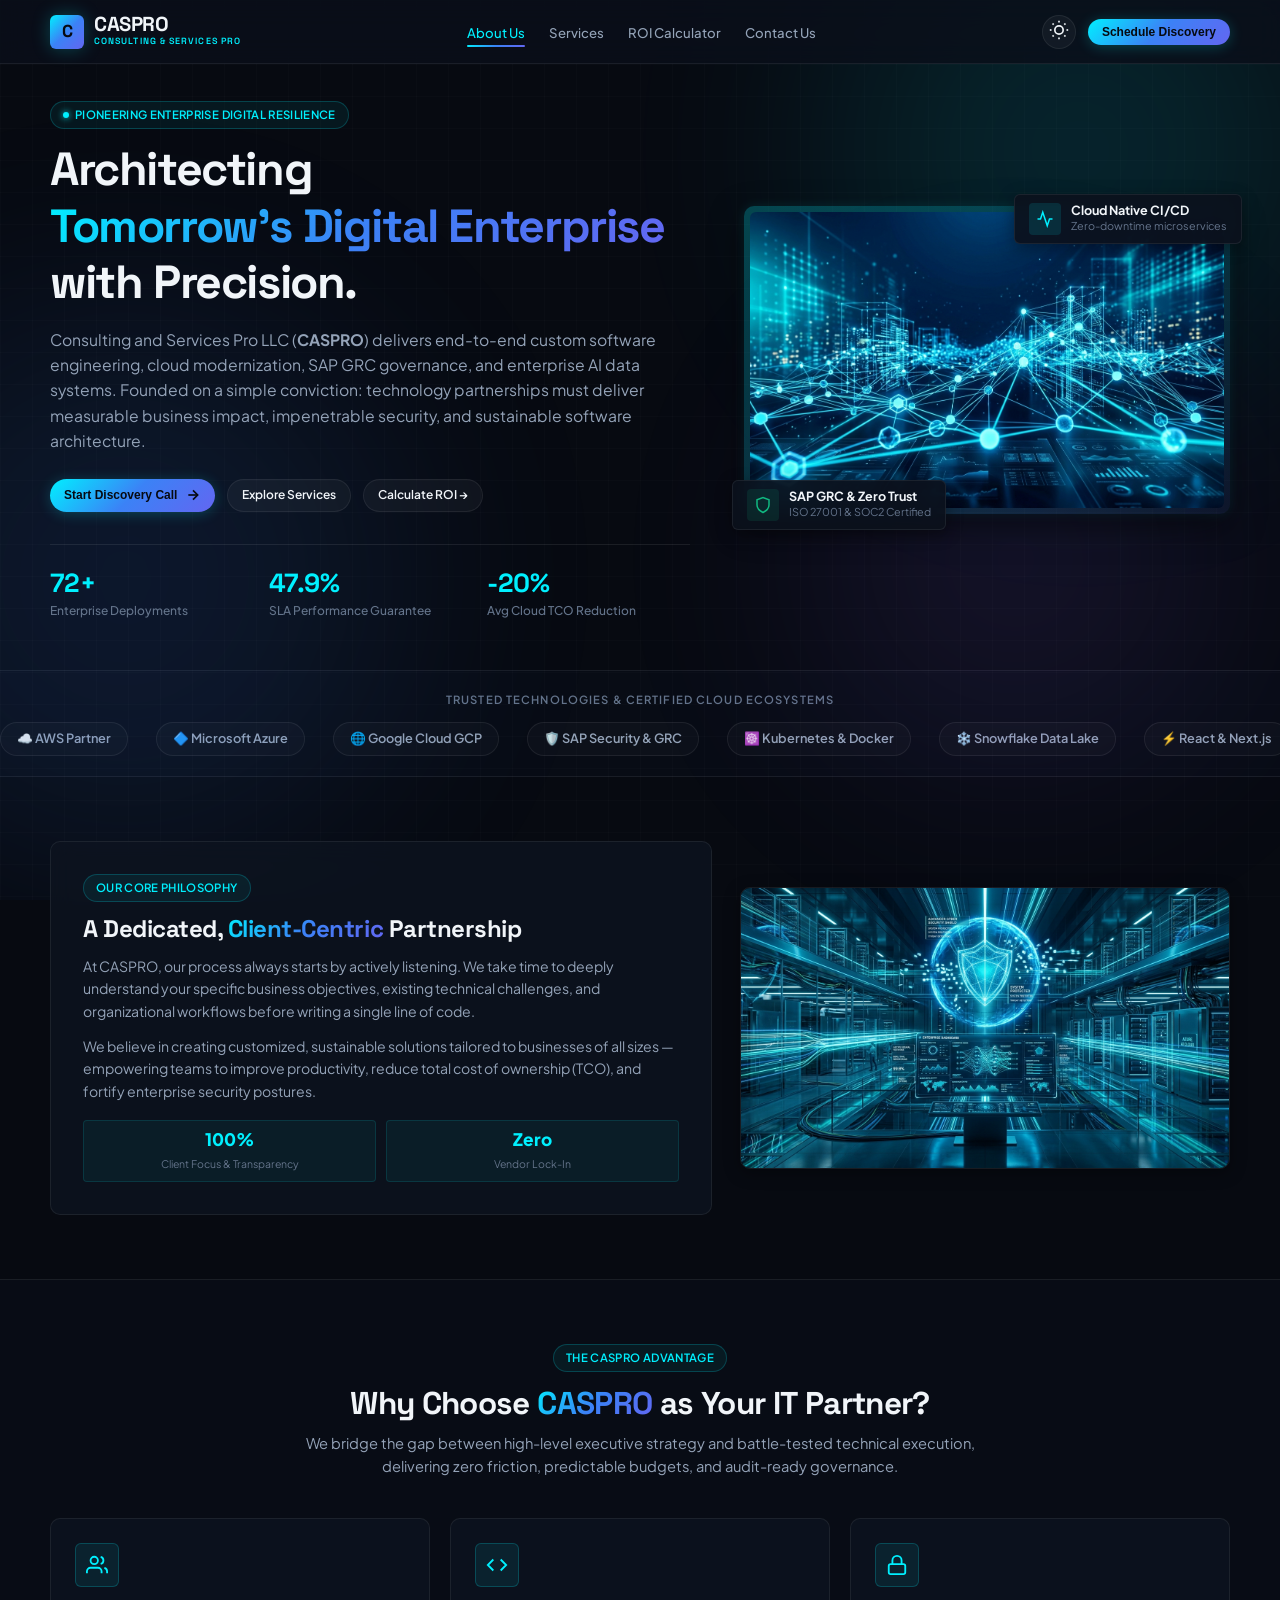
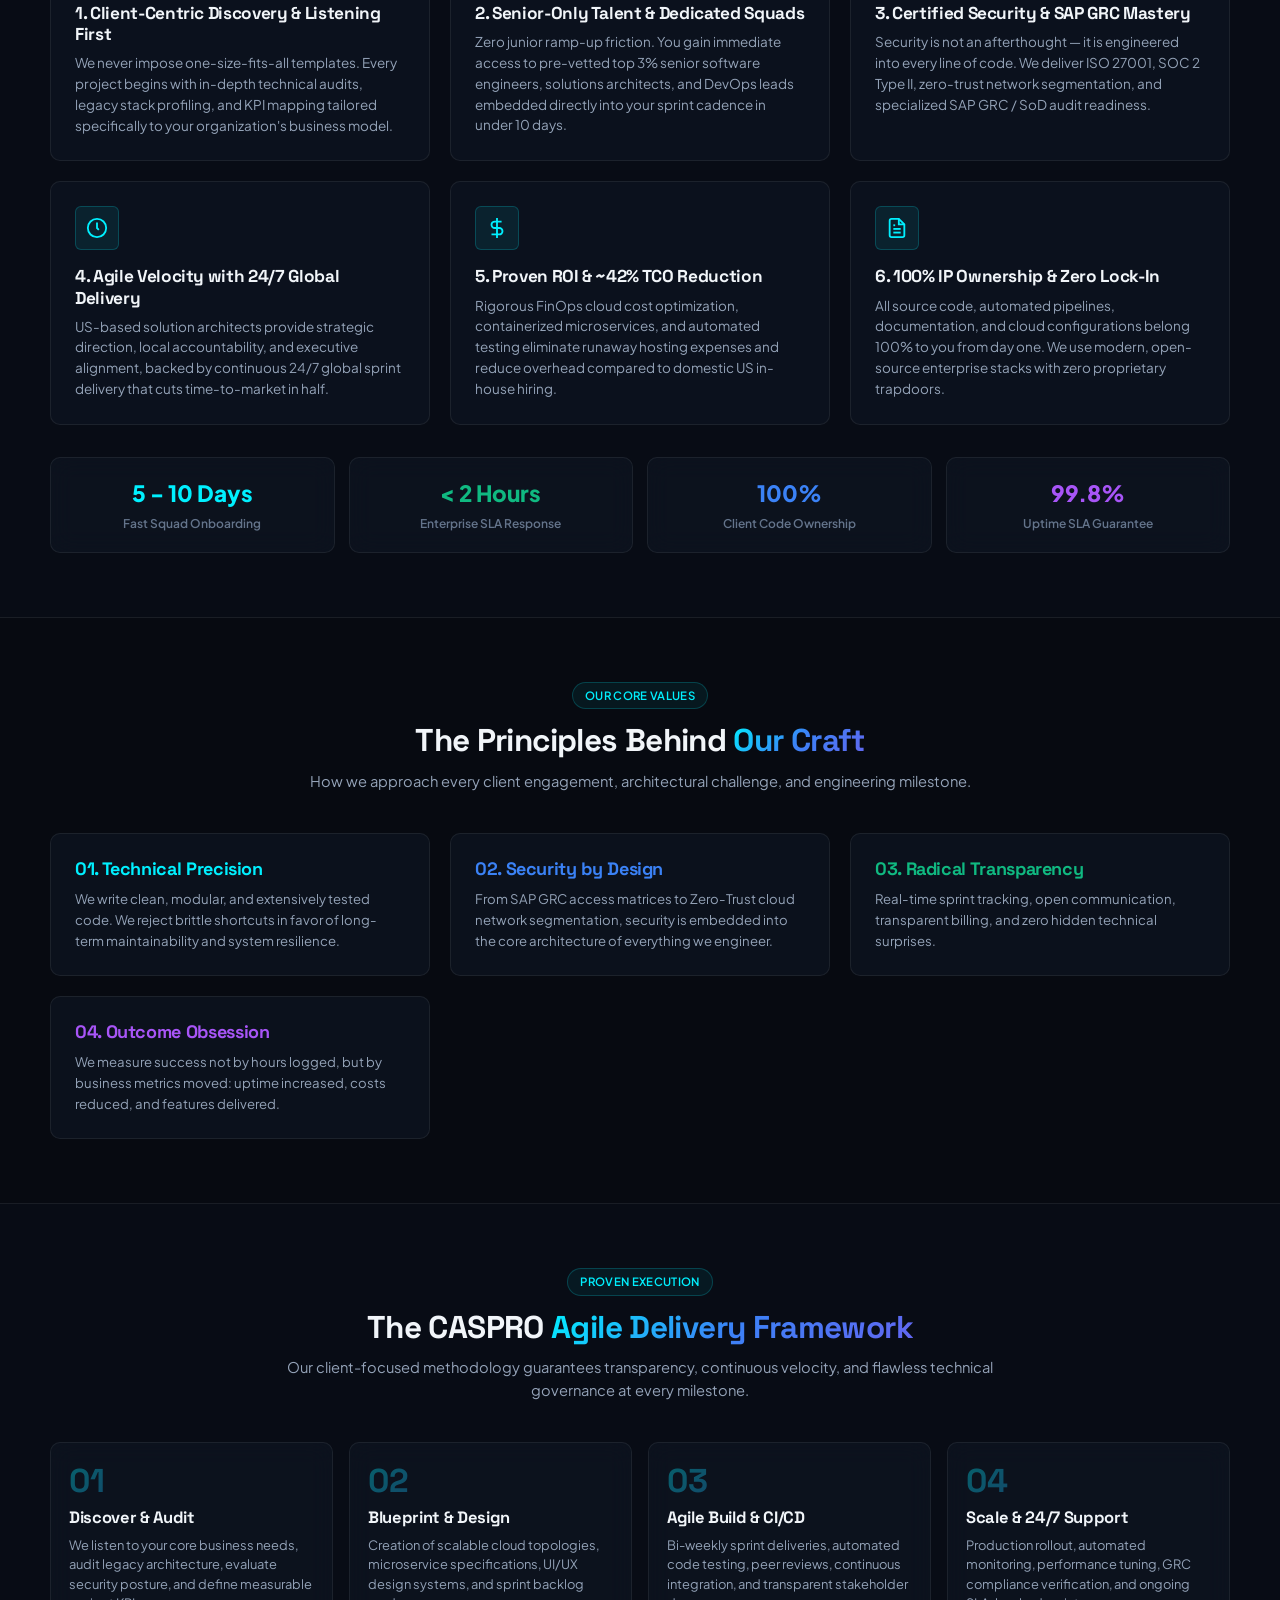
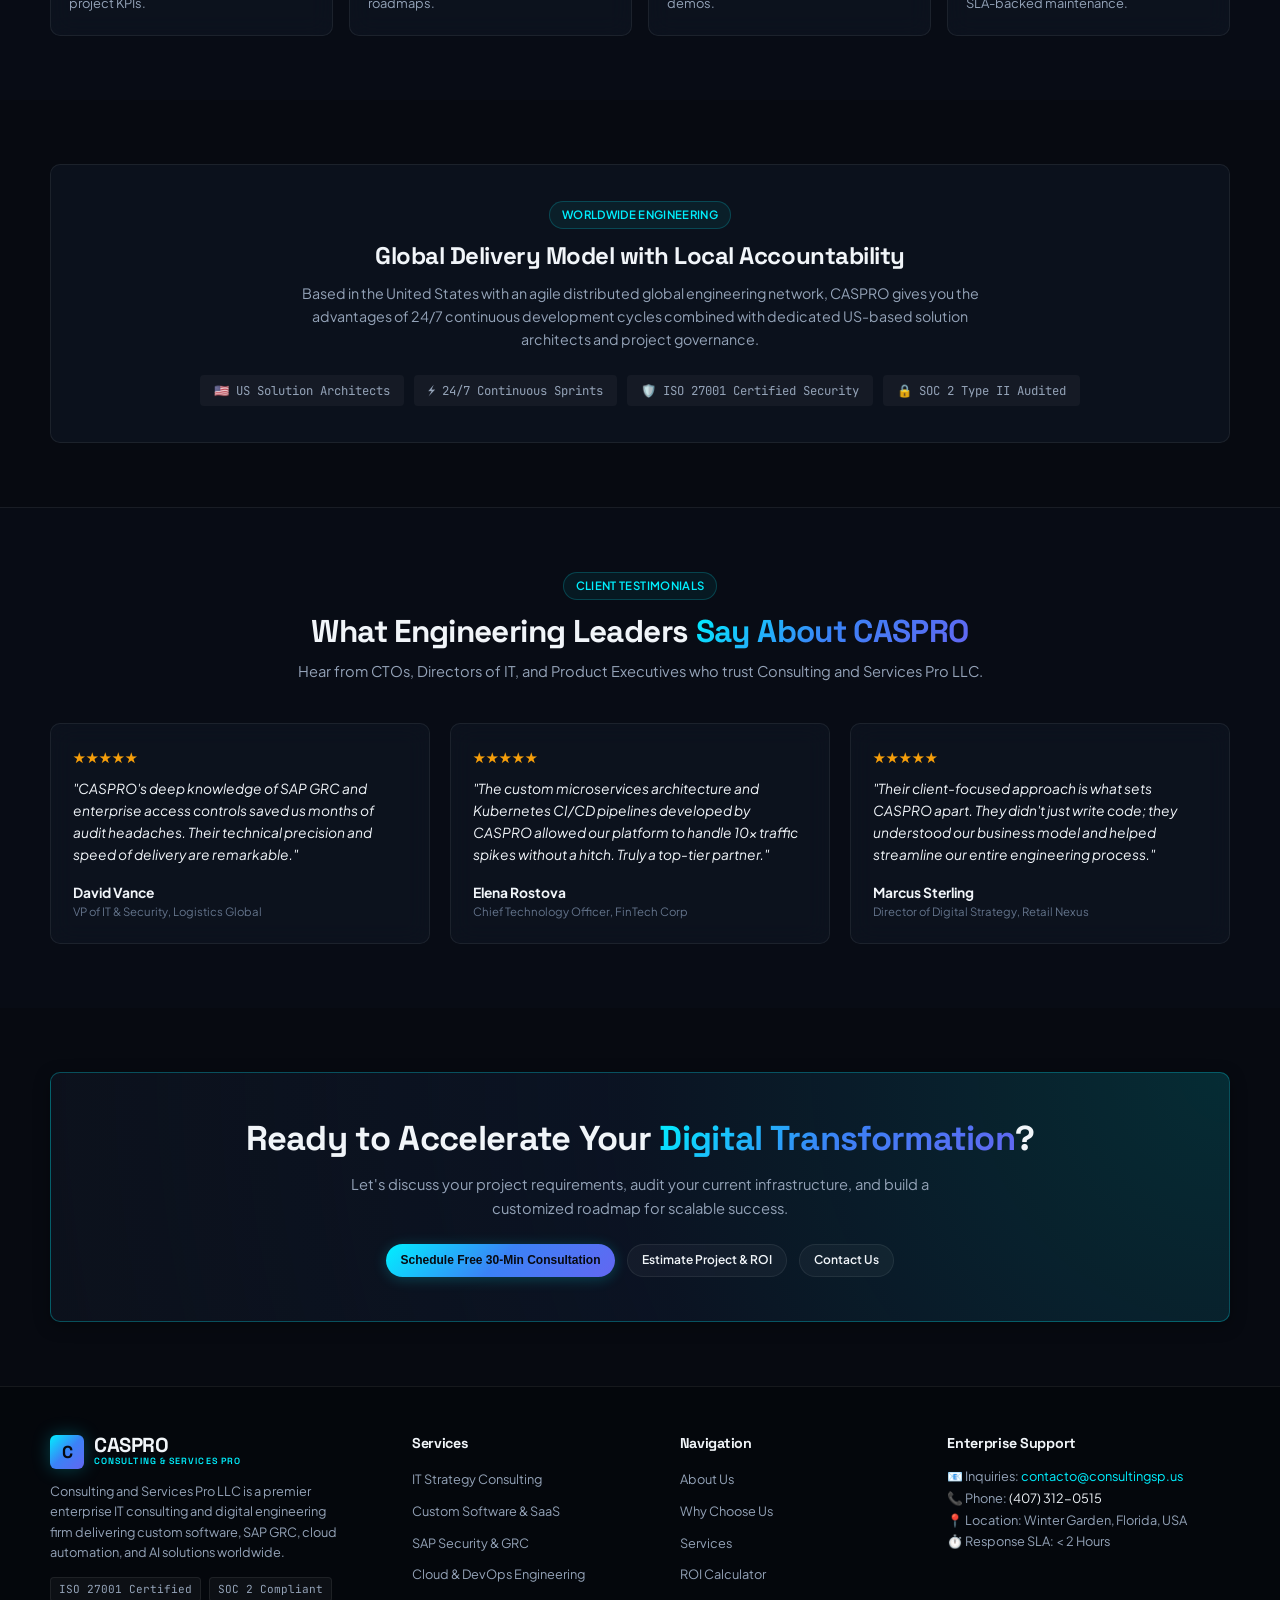
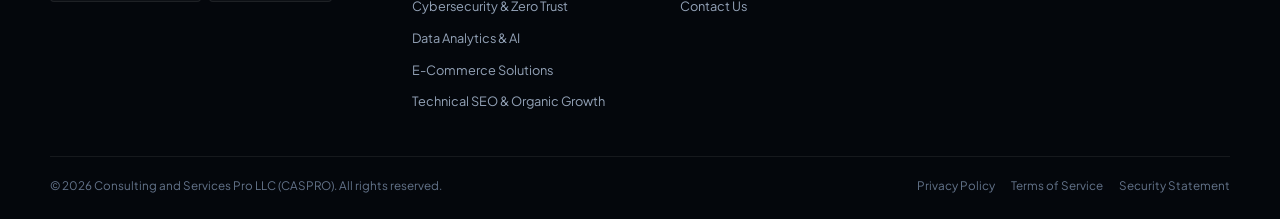
==== commit ce2c3193: "feat: restructure to 4 core pages with Why Choose Us, mobile responsiveness, and enterprise SEO" ====
--- a/about.html
+++ b/about.html
@@ -3,15 +3,81 @@
 <head>
   <meta charset="UTF-8">
   <meta name="viewport" content="width=device-width, initial-scale=1.0">
-  <title>About Us | Consulting and Services Pro LLC (CASPRO)</title>
-  <meta name="description" content="Learn about CASPRO (Consulting and Services Pro LLC), our client-focused engineering philosophy, agile delivery model, leadership values, and enterprise track record.">
-  
+  <title>About Us &amp; Why Choose Us | CASPRO LLC - Enterprise IT &amp; Software Consulting</title>
+  <meta name="description" content="Discover why enterprises choose Consulting and Services Pro LLC (CASPRO) for custom software engineering, cloud modernization, SAP GRC governance, and 24/7 dedicated agile squads.">
+  <meta name="keywords" content="CASPRO, Consulting and Services Pro LLC, about us, why choose us, custom software development, cloud migration, SAP security GRC, enterprise AI, IT consulting, agile delivery">
+  <meta name="author" content="Consulting and Services Pro LLC">
+  <meta name="robots" content="index, follow, max-snippet:-1, max-image-preview:large, max-video-preview:-1">
+  <link rel="canonical" href="https://www.casprollc.com/about.html">
+  <meta name="theme-color" content="#070a11">
+
+  <!-- Open Graph / Facebook -->
+  <meta property="og:type" content="website">
+  <meta property="og:locale" content="en_US">
+  <meta property="og:url" content="https://www.casprollc.com/about.html">
+  <meta property="og:site_name" content="CASPRO LLC">
+  <meta property="og:title" content="About Us &amp; Why Choose Us | CASPRO LLC">
+  <meta property="og:description" content="Pioneering enterprise digital resilience with client-centric software engineering, SAP GRC access governance, and ~42% cloud TCO reduction.">
+  <meta property="og:image" content="https://www.casprollc.com/assets/images/hero-tech.jpg">
+  <meta property="og:image:width" content="1200">
+  <meta property="og:image:height" content="630">
+
+  <!-- Twitter Card -->
+  <meta name="twitter:card" content="summary_large_image">
+  <meta name="twitter:title" content="About Us &amp; Why Choose Us | CASPRO LLC">
+  <meta name="twitter:description" content="Pioneering enterprise digital resilience with client-centric software engineering, SAP GRC access governance, and ~42% cloud TCO reduction.">
+  <meta name="twitter:image" content="https://www.casprollc.com/assets/images/hero-tech.jpg">
+
+  <!-- Schema.org JSON-LD Structured Data -->
+  <script type="application/ld+json">
+  {
+    "@context": "https://schema.org",
+    "@graph": [
+      {
+        "@type": "AboutPage",
+        "@id": "https://www.casprollc.com/about.html#webpage",
+        "url": "https://www.casprollc.com/about.html",
+        "name": "About Us & Why Choose Us | CASPRO LLC",
+        "description": "Learn about CASPRO, our client-focused engineering philosophy, agile delivery model, leadership values, and enterprise track record.",
+        "isPartOf": {
+          "@type": "WebSite",
+          "@id": "https://www.casprollc.com/#website",
+          "url": "https://www.casprollc.com/",
+          "name": "CASPRO LLC"
+        }
+      },
+      {
+        "@type": "Organization",
+        "@id": "https://www.casprollc.com/#organization",
+        "name": "Consulting and Services Pro LLC",
+        "alternateName": "CASPRO",
+        "url": "https://www.casprollc.com/",
+        "logo": "https://www.casprollc.com/assets/images/hero-tech.jpg",
+        "contactPoint": {
+          "@type": "ContactPoint",
+          "telephone": "+1-407-312-0515",
+          "contactType": "customer service",
+          "email": "contacto@consultingsp.us",
+          "areaServed": "Worldwide"
+        },
+        "address": {
+          "@type": "PostalAddress",
+          "addressLocality": "Winter Garden",
+          "addressRegion": "FL",
+          "addressCountry": "US"
+        }
+      }
+    ]
+  }
+  </script>
+
   <link rel="stylesheet" href="css/style.css">
   <link rel="preconnect" href="https://fonts.googleapis.com">
   <link rel="preconnect" href="https://fonts.gstatic.com" crossorigin>
 </head>
 <body>
 
+  <!-- Ambient Background -->
   <div class="ambient-glow" aria-hidden="true">
     <div class="glow-orb glow-orb-1"></div>
     <div class="glow-orb glow-orb-2"></div>
@@ -19,10 +85,10 @@
   </div>
   <div class="bg-grid-pattern" aria-hidden="true"></div>
 
-  <!-- HEADER -->
+  <!-- HEADER & NAVIGATION -->
   <header class="header-nav">
     <div class="container nav-container">
-      <a href="index.html" class="brand-logo">
+      <a href="index.html" class="brand-logo" id="brandLogo">
         <div class="brand-logo-icon">C</div>
         <div class="brand-logo-text">
           <span class="brand-logo-title">CASPRO</span>
@@ -31,12 +97,11 @@
       </a>
 
       <nav>
-        <ul class="nav-menu">
-          <li><a href="index.html" class="nav-link">Home</a></li>
+        <ul class="nav-menu" id="navMenu">
+          <li><a href="index.html" class="nav-link active">About Us</a></li>
           <li><a href="services.html" class="nav-link">Services</a></li>
-          <li><a href="about.html" class="nav-link active">About Us</a></li>
-          <li><a href="case-studies.html" class="nav-link">Case Studies</a></li>
-          <li><a href="contact.html" class="nav-link">Contact</a></li>
+          <li><a href="roi-calculator.html" class="nav-link">ROI Calculator</a></li>
+          <li><a href="contact.html" class="nav-link">Contact Us</a></li>
         </ul>
       </nav>
 
@@ -46,37 +111,120 @@
             <svg width="18" height="18" viewBox="0 0 24 24" fill="none" stroke="currentColor" stroke-width="2"><circle cx="12" cy="12" r="5"></circle><line x1="12" y1="1" x2="12" y2="3"></line><line x1="12" y1="21" x2="12" y2="23"></line><line x1="4.22" y1="4.22" x2="5.64" y2="5.64"></line><line x1="18.36" y1="18.36" x2="19.78" y2="19.78"></line><line x1="1" y1="12" x2="3" y2="12"></line><line x1="21" y1="12" x2="23" y2="12"></line><line x1="4.22" y1="19.78" x2="5.64" y2="18.36"></line><line x1="18.36" y1="5.64" x2="19.78" y2="4.22"></line></svg>
           </span>
         </button>
-        <button class="btn btn-primary btn-sm open-discovery-modal">Schedule Discovery</button>
+        <button class="btn btn-primary btn-sm open-discovery-modal" id="navCtaBtn">Schedule Discovery</button>
         <button class="mobile-menu-toggle" aria-label="Open Navigation Menu">&#9776;</button>
       </div>
     </div>
   </header>
 
   <main>
-    <!-- HERO -->
-    <section class="section" style="padding-top: calc(var(--header-height) + 28px); padding-bottom: 30px;">
-      <div class="container text-center" style="max-width: 780px; margin: 0 auto;">
-        <div class="badge-pill">Who We Are</div>
-        <h1 style="margin-bottom: 14px;">
-          Pioneering <span class="text-gradient">Enterprise Digital Resilience</span>
-        </h1>
-        <p style="font-size: 1.05rem; color: var(--text-secondary);">
-          Consulting and Services Pro LLC (CASPRO) was founded on a simple conviction: technology partnerships must deliver measurable business impact, impenetrable security, and sustainable software architecture.
-        </p>
-      </div>
-    </section>
-
-    <!-- MISSION & CLIENT-FOCUSED APPROACH -->
-    <section class="section" id="approach" style="padding-top: 0; padding-bottom: 40px;">
-      <div class="container">
-        <div class="hero-grid" style="align-items: center; gap: 24px;">
-          <div class="glass-card" style="padding: 30px;">
+    <!-- HERO SECTION -->
+    <section class="hero-section">
+      <div class="container">
+        <div class="hero-grid">
+          <div class="hero-content">
+            <div class="badge-pill">
+              <span class="pulse-dot"></span>
+              Pioneering Enterprise Digital Resilience
+            </div>
+            <h1 class="hero-title">
+              Architecting <span class="text-gradient">Tomorrow's Digital Enterprise</span> with Precision.
+            </h1>
+            <p class="hero-lead">
+              Consulting and Services Pro LLC (<strong>CASPRO</strong>) delivers end-to-end custom software engineering, cloud modernization, SAP GRC governance, and enterprise AI data systems. Founded on a simple conviction: technology partnerships must deliver measurable business impact, impenetrable security, and sustainable software architecture.
+            </p>
+            <div class="hero-cta-group">
+              <button class="btn btn-primary btn-sm open-discovery-modal">
+                <span>Start Discovery Call</span>
+                <svg width="16" height="16" viewBox="0 0 24 24" fill="none" stroke="currentColor" stroke-width="2.5"><line x1="5" y1="12" x2="19" y2="12"></line><polyline points="12 5 19 12 12 19"></polyline></svg>
+              </button>
+              <a href="services.html" class="btn btn-secondary btn-sm">Explore Services</a>
+              <a href="roi-calculator.html" class="btn btn-secondary btn-sm">Calculate ROI &rarr;</a>
+            </div>
+
+            <!-- Compact Animated Stats -->
+            <div class="hero-stats-row">
+              <div class="stat-item">
+                <h3 class="counter-val" data-target="150" data-suffix="+">0+</h3>
+                <p>Enterprise Deployments</p>
+              </div>
+              <div class="stat-item">
+                <h3 class="counter-val" data-target="99.8" data-suffix="%" data-decimals="1">0%</h3>
+                <p>SLA Performance Guarantee</p>
+              </div>
+              <div class="stat-item">
+                <h3 class="counter-val" data-target="42" data-suffix="%" data-prefix="-">0%</h3>
+                <p>Avg Cloud TCO Reduction</p>
+              </div>
+            </div>
+          </div>
+
+          <!-- Hero Visual with Interactive Badges -->
+          <div class="hero-visual">
+            <div class="hero-card-container">
+              <div class="hero-img-wrap">
+                <img src="assets/images/hero-tech.jpg" alt="CASPRO Enterprise Cloud Architecture and Network Infrastructure" loading="eager" width="600" height="375">
+              </div>
+              
+              <div class="floating-badge floating-badge-1">
+                <div class="badge-icon-box cyan">
+                  <svg width="18" height="18" viewBox="0 0 24 24" fill="none" stroke="currentColor" stroke-width="2"><polyline points="22 12 18 12 15 21 9 3 6 12 2 12"></polyline></svg>
+                </div>
+                <div>
+                  <div class="badge-text-title">Cloud Native CI/CD</div>
+                  <div class="badge-text-sub">Zero-downtime microservices</div>
+                </div>
+              </div>
+
+              <div class="floating-badge floating-badge-2">
+                <div class="badge-icon-box emerald">
+                  <svg width="18" height="18" viewBox="0 0 24 24" fill="none" stroke="currentColor" stroke-width="2"><path d="M12 22s8-4 8-10V5l-8-3-8 3v7c0 6 8 10 8 10z"></path></svg>
+                </div>
+                <div>
+                  <div class="badge-text-title">SAP GRC &amp; Zero Trust</div>
+                  <div class="badge-text-sub">ISO 27001 &amp; SOC2 Certified</div>
+                </div>
+              </div>
+            </div>
+          </div>
+        </div>
+      </div>
+    </section>
+
+    <!-- TECH STACK & PARTNERS MARQUEE -->
+    <section class="marquee-section">
+      <div class="marquee-label">Trusted Technologies &amp; Certified Cloud Ecosystems</div>
+      <div class="marquee-track">
+        <div class="tech-logo-pill"><span>☁️ AWS Partner</span></div>
+        <div class="tech-logo-pill"><span>🔷 Microsoft Azure</span></div>
+        <div class="tech-logo-pill"><span>🌐 Google Cloud GCP</span></div>
+        <div class="tech-logo-pill"><span>🛡️ SAP Security &amp; GRC</span></div>
+        <div class="tech-logo-pill"><span>☸️ Kubernetes &amp; Docker</span></div>
+        <div class="tech-logo-pill"><span>❄️ Snowflake Data Lake</span></div>
+        <div class="tech-logo-pill"><span>⚡ React &amp; Next.js</span></div>
+        <div class="tech-logo-pill"><span>🐍 Python &amp; PyTorch AI</span></div>
+        <div class="tech-logo-pill"><span>🛠️ Terraform &amp; Ansible</span></div>
+        <div class="tech-logo-pill"><span>🟢 Node.js &amp; Go</span></div>
+        <div class="tech-logo-pill"><span>🛍️ Headless eCommerce</span></div>
+        <div class="tech-logo-pill"><span>☁️ AWS Partner</span></div>
+        <div class="tech-logo-pill"><span>🔷 Microsoft Azure</span></div>
+        <div class="tech-logo-pill"><span>🌐 Google Cloud GCP</span></div>
+        <div class="tech-logo-pill"><span>🛡️ SAP Security &amp; GRC</span></div>
+        <div class="tech-logo-pill"><span>☸️ Kubernetes &amp; Docker</span></div>
+      </div>
+    </section>
+
+    <!-- MISSION & CLIENT-FOCUSED PHILOSOPHY -->
+    <section class="section" id="approach">
+      <div class="container">
+        <div class="hero-grid" style="align-items: center; gap: 28px;">
+          <div class="glass-card" style="padding: 32px;">
             <div class="badge-pill">Our Core Philosophy</div>
-            <h2 style="margin-bottom: 12px; font-size: 1.5rem;">A Dedicated, <span class="text-gradient">Client-Centric</span> Partnership</h2>
-            <p style="margin-bottom: 12px; font-size: 0.92rem;">
+            <h2 style="margin-bottom: 12px; font-size: 1.6rem;">A Dedicated, <span class="text-gradient">Client-Centric</span> Partnership</h2>
+            <p style="margin-bottom: 12px; font-size: 0.94rem;">
               At CASPRO, our process always starts by actively listening. We take time to deeply understand your specific business objectives, existing technical challenges, and organizational workflows before writing a single line of code.
             </p>
-            <p style="margin-bottom: 18px; font-size: 0.92rem;">
+            <p style="margin-bottom: 18px; font-size: 0.94rem;">
               We believe in creating customized, sustainable solutions tailored to businesses of all sizes — empowering teams to improve productivity, reduce total cost of ownership (TCO), and fortify enterprise security postures.
             </p>
             <div style="display: grid; grid-template-columns: 1fr 1fr; gap: 10px;">
@@ -92,17 +240,118 @@
           </div>
 
           <div style="border-radius: var(--radius-md); overflow: hidden; border: 1px solid var(--border-glass); box-shadow: var(--shadow-md);">
-            <img src="assets/images/cloud-ai.jpg" alt="CASPRO Engineering Center and Security Hub" style="width: 100%; height: 260px; object-fit: cover; display: block;">
-          </div>
-        </div>
-      </div>
-    </section>
-
-    <!-- GUIDING PRINCIPLES -->
-    <section class="section" style="background: rgba(12, 17, 28, 0.4); border-top: 1px solid var(--border-glass); padding: 48px 0;">
-      <div class="container">
-        <div class="section-header" style="margin-bottom: 30px;">
-          <div class="badge-pill">Our Values</div>
+            <img src="assets/images/cloud-ai.jpg" alt="CASPRO Engineering Center and Security Hub" style="width: 100%; height: 280px; object-fit: cover; display: block;" loading="lazy" width="600" height="280">
+          </div>
+        </div>
+      </div>
+    </section>
+
+    <!-- WHY CHOOSE US (DEDICATED & COMPREHENSIVE SECTION) -->
+    <section class="section" id="why-choose-us" style="background: rgba(12, 17, 28, 0.45); border-top: 1px solid var(--border-glass); border-bottom: 1px solid var(--border-glass);">
+      <div class="container">
+        <div class="section-header">
+          <div class="badge-pill">The CASPRO Advantage</div>
+          <h2 class="section-title">Why Choose <span class="text-gradient">CASPRO</span> as Your IT Partner?</h2>
+          <p class="section-subtitle">
+            We bridge the gap between high-level executive strategy and battle-tested technical execution, delivering zero friction, predictable budgets, and audit-ready governance.
+          </p>
+        </div>
+
+        <div class="why-choose-grid">
+          <!-- Card 1 -->
+          <div class="why-choose-card">
+            <div class="why-choose-icon-box">
+              <svg width="22" height="22" viewBox="0 0 24 24" fill="none" stroke="currentColor" stroke-width="2"><path d="M17 21v-2a4 4 0 0 0-4-4H5a4 4 0 0 0-4 4v2"></path><circle cx="9" cy="7" r="4"></circle><path d="M23 21v-2a4 4 0 0 0-3-3.87"></path><path d="M16 3.13a4 4 0 0 1 0 7.75"></path></svg>
+            </div>
+            <h3 class="why-choose-title">1. Client-Centric Discovery &amp; Listening First</h3>
+            <p class="why-choose-desc">
+              We never impose one-size-fits-all templates. Every project begins with in-depth technical audits, legacy stack profiling, and KPI mapping tailored specifically to your organization's business model.
+            </p>
+          </div>
+
+          <!-- Card 2 -->
+          <div class="why-choose-card">
+            <div class="why-choose-icon-box">
+              <svg width="22" height="22" viewBox="0 0 24 24" fill="none" stroke="currentColor" stroke-width="2"><polyline points="16 18 22 12 16 6"></polyline><polyline points="8 6 2 12 8 18"></polyline></svg>
+            </div>
+            <h3 class="why-choose-title">2. Senior-Only Talent &amp; Dedicated Squads</h3>
+            <p class="why-choose-desc">
+              Zero junior ramp-up friction. You gain immediate access to pre-vetted top 3% senior software engineers, solutions architects, and DevOps leads embedded directly into your sprint cadence in under 10 days.
+            </p>
+          </div>
+
+          <!-- Card 3 -->
+          <div class="why-choose-card">
+            <div class="why-choose-icon-box">
+              <svg width="22" height="22" viewBox="0 0 24 24" fill="none" stroke="currentColor" stroke-width="2"><rect x="3" y="11" width="18" height="11" rx="2" ry="2"></rect><path d="M7 11V7a5 5 0 0 1 10 0v4"></path></svg>
+            </div>
+            <h3 class="why-choose-title">3. Certified Security &amp; SAP GRC Mastery</h3>
+            <p class="why-choose-desc">
+              Security is not an afterthought — it is engineered into every line of code. We deliver ISO 27001, SOC 2 Type II, zero-trust network segmentation, and specialized SAP GRC / SoD audit readiness.
+            </p>
+          </div>
+
+          <!-- Card 4 -->
+          <div class="why-choose-card">
+            <div class="why-choose-icon-box">
+              <svg width="22" height="22" viewBox="0 0 24 24" fill="none" stroke="currentColor" stroke-width="2"><circle cx="12" cy="12" r="10"></circle><polyline points="12 6 12 12 14 14"></polyline></svg>
+            </div>
+            <h3 class="why-choose-title">4. Agile Velocity with 24/7 Global Delivery</h3>
+            <p class="why-choose-desc">
+              US-based solution architects provide strategic direction, local accountability, and executive alignment, backed by continuous 24/7 global sprint delivery that cuts time-to-market in half.
+            </p>
+          </div>
+
+          <!-- Card 5 -->
+          <div class="why-choose-card">
+            <div class="why-choose-icon-box">
+              <svg width="22" height="22" viewBox="0 0 24 24" fill="none" stroke="currentColor" stroke-width="2"><line x1="12" y1="1" x2="12" y2="23"></line><path d="M17 5H9.5a3.5 3.5 0 0 0 0 7h5a3.5 3.5 0 0 1 0 7H6"></path></svg>
+            </div>
+            <h3 class="why-choose-title">5. Proven ROI &amp; ~42% TCO Reduction</h3>
+            <p class="why-choose-desc">
+              Rigorous FinOps cloud cost optimization, containerized microservices, and automated testing eliminate runaway hosting expenses and reduce overhead compared to domestic US in-house hiring.
+            </p>
+          </div>
+
+          <!-- Card 6 -->
+          <div class="why-choose-card">
+            <div class="why-choose-icon-box">
+              <svg width="22" height="22" viewBox="0 0 24 24" fill="none" stroke="currentColor" stroke-width="2"><path d="M14 2H6a2 2 0 0 0-2 2v16a2 2 0 0 0 2 2h12a2 2 0 0 0 2-2V8z"></path><polyline points="14 2 14 8 20 8"></polyline><line x1="16" y1="13" x2="8" y2="13"></line><line x1="16" y1="17" x2="8" y2="17"></line><polyline points="10 9 9 9 8 9"></polyline></svg>
+            </div>
+            <h3 class="why-choose-title">6. 100% IP Ownership &amp; Zero Lock-In</h3>
+            <p class="why-choose-desc">
+              All source code, automated pipelines, documentation, and cloud configurations belong 100% to you from day one. We use modern, open-source enterprise stacks with zero proprietary trapdoors.
+            </p>
+          </div>
+        </div>
+
+        <!-- Metric Badges Row -->
+        <div style="margin-top: 32px; display: grid; grid-template-columns: repeat(auto-fit, minmax(min(100%, 200px), 1fr)); gap: 14px;">
+          <div class="glass-card" style="padding: 18px; text-align: center;">
+            <div style="font-size: 1.5rem; font-weight: 800; color: var(--accent-cyan); margin-bottom: 4px;">5 - 10 Days</div>
+            <div style="font-size: 0.8rem; color: var(--text-muted); font-weight: 600;">Fast Squad Onboarding</div>
+          </div>
+          <div class="glass-card" style="padding: 18px; text-align: center;">
+            <div style="font-size: 1.5rem; font-weight: 800; color: var(--accent-emerald); margin-bottom: 4px;">&lt; 2 Hours</div>
+            <div style="font-size: 0.8rem; color: var(--text-muted); font-weight: 600;">Enterprise SLA Response</div>
+          </div>
+          <div class="glass-card" style="padding: 18px; text-align: center;">
+            <div style="font-size: 1.5rem; font-weight: 800; color: var(--accent-blue); margin-bottom: 4px;">100%</div>
+            <div style="font-size: 0.8rem; color: var(--text-muted); font-weight: 600;">Client Code Ownership</div>
+          </div>
+          <div class="glass-card" style="padding: 18px; text-align: center;">
+            <div style="font-size: 1.5rem; font-weight: 800; color: var(--accent-purple); margin-bottom: 4px;">99.8%</div>
+            <div style="font-size: 0.8rem; color: var(--text-muted); font-weight: 600;">Uptime SLA Guarantee</div>
+          </div>
+        </div>
+      </div>
+    </section>
+
+    <!-- GUIDING VALUES & PRINCIPLES -->
+    <section class="section">
+      <div class="container">
+        <div class="section-header">
+          <div class="badge-pill">Our Core Values</div>
           <h2 class="section-title">The Principles Behind <span class="text-gradient">Our Craft</span></h2>
           <p class="section-subtitle">
             How we approach every client engagement, architectural challenge, and engineering milestone.
@@ -110,31 +359,78 @@
         </div>
 
         <div class="services-grid">
-          <div class="glass-card" style="padding: 20px;">
-            <h3 style="margin-bottom: 8px; color: var(--accent-cyan); font-size: 1.15rem;">01. Technical Precision</h3>
+          <div class="glass-card" style="padding: 24px;">
+            <h3 style="margin-bottom: 8px; color: var(--accent-cyan); font-size: 1.2rem;">01. Technical Precision</h3>
             <p style="font-size: 0.88rem;">We write clean, modular, and extensively tested code. We reject brittle shortcuts in favor of long-term maintainability and system resilience.</p>
           </div>
 
-          <div class="glass-card" style="padding: 20px;">
-            <h3 style="margin-bottom: 8px; color: var(--accent-blue); font-size: 1.15rem;">02. Security by Design</h3>
+          <div class="glass-card" style="padding: 24px;">
+            <h3 style="margin-bottom: 8px; color: var(--accent-blue); font-size: 1.2rem;">02. Security by Design</h3>
             <p style="font-size: 0.88rem;">From SAP GRC access matrices to Zero-Trust cloud network segmentation, security is embedded into the core architecture of everything we engineer.</p>
           </div>
 
-          <div class="glass-card" style="padding: 20px;">
-            <h3 style="margin-bottom: 8px; color: var(--accent-emerald); font-size: 1.15rem;">03. Radical Transparency</h3>
+          <div class="glass-card" style="padding: 24px;">
+            <h3 style="margin-bottom: 8px; color: var(--accent-emerald); font-size: 1.2rem;">03. Radical Transparency</h3>
             <p style="font-size: 0.88rem;">Real-time sprint tracking, open communication, transparent billing, and zero hidden technical surprises.</p>
           </div>
 
-          <div class="glass-card" style="padding: 20px;">
-            <h3 style="margin-bottom: 8px; color: var(--accent-purple); font-size: 1.15rem;">04. Outcome Obsession</h3>
+          <div class="glass-card" style="padding: 24px;">
+            <h3 style="margin-bottom: 8px; color: var(--accent-purple); font-size: 1.2rem;">04. Outcome Obsession</h3>
             <p style="font-size: 0.88rem;">We measure success not by hours logged, but by business metrics moved: uptime increased, costs reduced, and features delivered.</p>
           </div>
         </div>
       </div>
     </section>
 
+    <!-- AGILE DELIVERY FRAMEWORK -->
+    <section class="section" style="background: rgba(12, 17, 28, 0.4); border-top: 1px solid var(--border-glass);">
+      <div class="container">
+        <div class="section-header">
+          <div class="badge-pill">Proven Execution</div>
+          <h2 class="section-title">The CASPRO <span class="text-gradient">Agile Delivery Framework</span></h2>
+          <p class="section-subtitle">
+            Our client-focused methodology guarantees transparency, continuous velocity, and flawless technical governance at every milestone.
+          </p>
+        </div>
+
+        <div class="methodology-grid">
+          <div class="glass-card step-card">
+            <div class="step-num">01</div>
+            <h3 class="step-title">Discover &amp; Audit</h3>
+            <p class="step-desc">
+              We listen to your core business needs, audit legacy architecture, evaluate security posture, and define measurable project KPIs.
+            </p>
+          </div>
+
+          <div class="glass-card step-card">
+            <div class="step-num">02</div>
+            <h3 class="step-title">Blueprint &amp; Design</h3>
+            <p class="step-desc">
+              Creation of scalable cloud topologies, microservice specifications, UI/UX design systems, and sprint backlog roadmaps.
+            </p>
+          </div>
+
+          <div class="glass-card step-card">
+            <div class="step-num">03</div>
+            <h3 class="step-title">Agile Build &amp; CI/CD</h3>
+            <p class="step-desc">
+              Bi-weekly sprint deliveries, automated code testing, peer reviews, continuous integration, and transparent stakeholder demos.
+            </p>
+          </div>
+
+          <div class="glass-card step-card">
+            <div class="step-num">04</div>
+            <h3 class="step-title">Scale &amp; 24/7 Support</h3>
+            <p class="step-desc">
+              Production rollout, automated monitoring, performance tuning, GRC compliance verification, and ongoing SLA-backed maintenance.
+            </p>
+          </div>
+        </div>
+      </div>
+    </section>
+
     <!-- GLOBAL DELIVERY MODEL -->
-    <section class="section" style="padding: 48px 0;">
+    <section class="section">
       <div class="container">
         <div class="glass-card" style="padding: 36px; text-align: center;">
           <div class="badge-pill">Worldwide Engineering</div>
@@ -151,6 +447,81 @@
         </div>
       </div>
     </section>
+
+    <!-- CLIENT TESTIMONIALS -->
+    <section class="section" style="background: rgba(12, 17, 28, 0.4); border-top: 1px solid var(--border-glass);">
+      <div class="container">
+        <div class="section-header">
+          <div class="badge-pill">Client Testimonials</div>
+          <h2 class="section-title">What Engineering Leaders <span class="text-gradient">Say About CASPRO</span></h2>
+          <p class="section-subtitle">
+            Hear from CTOs, Directors of IT, and Product Executives who trust Consulting and Services Pro LLC.
+          </p>
+        </div>
+
+        <div class="testimonials-grid">
+          <div class="glass-card" style="padding: 22px;">
+            <div style="color: #f59e0b; margin-bottom: 10px; font-size: 0.95rem;">★★★★★</div>
+            <p class="testimonial-quote">
+              "CASPRO's deep knowledge of SAP GRC and enterprise access controls saved us months of audit headaches. Their technical precision and speed of delivery are remarkable."
+            </p>
+            <div class="testimonial-author-wrap">
+              <div>
+                <div class="author-name">David Vance</div>
+                <div class="author-role">VP of IT &amp; Security, Logistics Global</div>
+              </div>
+            </div>
+          </div>
+
+          <div class="glass-card" style="padding: 22px;">
+            <div style="color: #f59e0b; margin-bottom: 10px; font-size: 0.95rem;">★★★★★</div>
+            <p class="testimonial-quote">
+              "The custom microservices architecture and Kubernetes CI/CD pipelines developed by CASPRO allowed our platform to handle 10x traffic spikes without a hitch. Truly a top-tier partner."
+            </p>
+            <div class="testimonial-author-wrap">
+              <div>
+                <div class="author-name">Elena Rostova</div>
+                <div class="author-role">Chief Technology Officer, FinTech Corp</div>
+              </div>
+            </div>
+          </div>
+
+          <div class="glass-card" style="padding: 22px;">
+            <div style="color: #f59e0b; margin-bottom: 10px; font-size: 0.95rem;">★★★★★</div>
+            <p class="testimonial-quote">
+              "Their client-focused approach is what sets CASPRO apart. They didn't just write code; they understood our business model and helped streamline our entire engineering process."
+            </p>
+            <div class="testimonial-author-wrap">
+              <div>
+                <div class="author-name">Marcus Sterling</div>
+                <div class="author-role">Director of Digital Strategy, Retail Nexus</div>
+              </div>
+            </div>
+          </div>
+        </div>
+      </div>
+    </section>
+
+    <!-- CTA BANNER -->
+    <section class="section cta-banner-section">
+      <div class="container">
+        <div class="cta-banner-box">
+          <h2 style="font-size: clamp(1.6rem, 3vw, 2.3rem); margin-bottom: 14px;">
+            Ready to Accelerate Your <span class="text-gradient">Digital Transformation</span>?
+          </h2>
+          <p style="max-width: 600px; margin: 0 auto 24px auto; font-size: 0.98rem; color: var(--text-secondary);">
+            Let's discuss your project requirements, audit your current infrastructure, and build a customized roadmap for scalable success.
+          </p>
+          <div style="display: flex; justify-content: center; gap: 12px; flex-wrap: wrap;">
+            <button class="btn btn-primary btn-sm open-discovery-modal">
+              Schedule Free 30-Min Consultation
+            </button>
+            <a href="roi-calculator.html" class="btn btn-secondary btn-sm">Estimate Project &amp; ROI</a>
+            <a href="contact.html" class="btn btn-secondary btn-sm">Contact Us</a>
+          </div>
+        </div>
+      </div>
+    </section>
   </main>
 
   <!-- FOOTER -->
@@ -168,6 +539,10 @@
           <p>
             Consulting and Services Pro LLC is a premier enterprise IT consulting and digital engineering firm delivering custom software, SAP GRC, cloud automation, and AI solutions worldwide.
           </p>
+          <div style="margin-top: 14px; display: flex; gap: 8px;">
+            <span class="tech-tag" style="border: 1px solid var(--border-glass);">ISO 27001 Certified</span>
+            <span class="tech-tag" style="border: 1px solid var(--border-glass);">SOC 2 Compliant</span>
+          </div>
         </div>
 
         <div>
@@ -178,16 +553,19 @@
             <li><a href="services.html#sap-grc">SAP Security &amp; GRC</a></li>
             <li><a href="services.html#cloud-devops">Cloud &amp; DevOps Engineering</a></li>
             <li><a href="services.html#cybersecurity">Cybersecurity &amp; Zero Trust</a></li>
+            <li><a href="services.html#data-ai">Data Analytics &amp; AI</a></li>
+            <li><a href="services.html#ecommerce">E-Commerce Solutions</a></li>
             <li><a href="services.html#seo-growth">Technical SEO &amp; Organic Growth</a></li>
           </ul>
         </div>
 
         <div>
-          <h4 class="footer-heading">Company</h4>
+          <h4 class="footer-heading">Navigation</h4>
           <ul class="footer-links">
-            <li><a href="about.html">About CASPRO</a></li>
-            <li><a href="about.html#approach">Client-Focused Approach</a></li>
-            <li><a href="case-studies.html">Case Studies &amp; Results</a></li>
+            <li><a href="index.html">About Us</a></li>
+            <li><a href="index.html#why-choose-us">Why Choose Us</a></li>
+            <li><a href="services.html">Services</a></li>
+            <li><a href="roi-calculator.html">ROI Calculator</a></li>
             <li><a href="contact.html">Contact Us</a></li>
           </ul>
         </div>
@@ -195,9 +573,10 @@
         <div>
           <h4 class="footer-heading">Enterprise Support</h4>
           <div style="font-size: 0.85rem; color: var(--text-secondary); line-height: 1.7;">
-            📧 <a href="mailto:contacto@consultingsp.us" style="color: var(--accent-cyan); text-decoration: none;">contacto@consultingsp.us</a><br>
-            📞 Phone: (407) 312-0515<br>
-            📍 Winter Garden, Florida, USA
+            📧 Inquiries: <a href="mailto:contacto@consultingsp.us" style="color: var(--accent-cyan); text-decoration: none;">contacto@consultingsp.us</a><br>
+            📞 Phone: <span style="color: var(--text-primary);">(407) 312-0515</span><br>
+            📍 Location: Winter Garden, Florida, USA<br>
+            ⏱️ Response SLA: &lt; 2 Hours
           </div>
         </div>
       </div>
@@ -215,7 +594,7 @@
     </div>
   </footer>
 
-  <!-- DISCOVERY MODAL -->
+  <!-- DISCOVERY SESSION MODAL -->
   <div class="modal-overlay" id="discoveryModal" aria-hidden="true">
     <div class="modal-content">
       <button class="modal-close-btn" id="closeDiscoveryModal" aria-label="Close Modal">&times;</button>
@@ -235,17 +614,19 @@
           <input type="email" class="form-control" placeholder="sarah@company.com" required>
         </div>
         <div class="form-group">
-          <label class="form-label">Primary Practice</label>
+          <label class="form-label">Primary Area of Interest</label>
           <select class="form-control">
             <option>Custom Software Development</option>
             <option>SAP Security &amp; GRC Compliance</option>
             <option>Cloud Migration &amp; DevOps</option>
             <option>Enterprise AI &amp; Data Engineering</option>
+            <option>Technical SEO &amp; Organic Growth</option>
             <option>IT Strategy Consulting &amp; Modernization</option>
+            <option>Dedicated Engineering Squad</option>
           </select>
         </div>
         <div class="form-group">
-          <label class="form-label">Brief Project Summary</label>
+          <label class="form-label">Brief Project Summary or Questions</label>
           <textarea class="form-control" rows="3" placeholder="Tell us about your current challenges, timeline, or objectives..."></textarea>
         </div>
         <button type="submit" class="btn btn-primary btn-sm" style="width: 100%; padding: 11px;">
@@ -257,4 +638,4 @@
 
   <script src="js/main.js"></script>
 </body>
-</html>
+</html>
--- a/css/style.css
+++ b/css/style.css
@@ -693,7 +693,7 @@
 
 .services-grid {
   display: grid;
-  grid-template-columns: repeat(auto-fit, minmax(320px, 1fr));
+  grid-template-columns: repeat(auto-fit, minmax(min(100%, 290px), 1fr));
   gap: 20px;
 }
 
@@ -915,7 +915,7 @@
    ========================================================================== */
 .case-study-grid {
   display: grid;
-  grid-template-columns: repeat(auto-fit, minmax(320px, 1fr));
+  grid-template-columns: repeat(auto-fit, minmax(min(100%, 290px), 1fr));
   gap: 20px;
 }
 
@@ -980,7 +980,7 @@
 
 .testimonials-grid {
   display: grid;
-  grid-template-columns: repeat(auto-fit, minmax(280px, 1fr));
+  grid-template-columns: repeat(auto-fit, minmax(min(100%, 270px), 1fr));
   gap: 20px;
 }
 
@@ -1287,33 +1287,302 @@
 }
 
 /* ==========================================================================
-   RESPONSIVE MEDIA QUERIES
+   RESPONSIVE COMPONENT STYLES & MEDIA QUERIES
    ========================================================================== */
+.why-choose-grid {
+  display: grid;
+  grid-template-columns: repeat(auto-fit, minmax(min(100%, 290px), 1fr));
+  gap: 20px;
+}
+
+.why-choose-card {
+  background: var(--bg-card);
+  border: 1px solid var(--border-glass);
+  border-radius: var(--radius-md);
+  padding: 24px;
+  transition: var(--transition);
+  display: flex;
+  flex-direction: column;
+}
+
+.why-choose-card:hover {
+  background: var(--bg-card-hover);
+  border-color: var(--border-glass-hover);
+  transform: translateY(-3px);
+  box-shadow: var(--shadow-md);
+}
+
+.why-choose-icon-box {
+  width: 44px;
+  height: 44px;
+  border-radius: var(--radius-sm);
+  background: rgba(0, 240, 255, 0.08);
+  border: 1px solid rgba(0, 240, 255, 0.2);
+  display: flex;
+  align-items: center;
+  justify-content: center;
+  color: var(--accent-cyan);
+  margin-bottom: 16px;
+  font-size: 1.25rem;
+  transition: var(--transition);
+}
+
+.why-choose-card:hover .why-choose-icon-box {
+  background: var(--gradient-primary);
+  color: #070a11;
+  transform: scale(1.05);
+}
+
+.why-choose-title {
+  font-size: 1.15rem;
+  margin-bottom: 8px;
+}
+
+.why-choose-desc {
+  font-size: 0.9rem;
+  line-height: 1.55;
+  color: var(--text-secondary);
+}
+
+/* Detailed Responsive Component Grids */
+.service-detail-grid {
+  display: grid;
+  grid-template-columns: 1.15fr 0.85fr;
+  gap: 24px;
+  align-items: center;
+}
+
+.case-detail-grid {
+  display: grid;
+  grid-template-columns: 1fr 1.2fr;
+  gap: 24px;
+}
+
+.form-row-grid {
+  display: grid;
+  grid-template-columns: 1fr 1fr;
+  gap: 12px;
+}
+
+/* ROI Comparison Grid */
+.roi-compare-grid {
+  display: grid;
+  grid-template-columns: 1fr 1fr;
+  gap: 24px;
+  margin-top: 24px;
+}
+
+.roi-compare-card {
+  border-radius: var(--radius-md);
+  padding: 26px;
+  border: 1px solid var(--border-glass);
+}
+
+.roi-compare-card.in-house {
+  background: rgba(239, 68, 68, 0.03);
+  border-color: rgba(239, 68, 68, 0.2);
+}
+
+.roi-compare-card.caspro {
+  background: rgba(0, 240, 255, 0.04);
+  border-color: rgba(0, 240, 255, 0.3);
+  box-shadow: var(--shadow-md), var(--glow-subtle);
+}
+
+.compare-row {
+  display: flex;
+  justify-content: space-between;
+  align-items: flex-start;
+  padding: 12px 0;
+  border-bottom: 1px solid var(--border-glass);
+  font-size: 0.88rem;
+  gap: 16px;
+}
+
+.compare-row:last-child {
+  border-bottom: none;
+}
+
+.compare-label {
+  font-weight: 600;
+  color: var(--text-primary);
+  flex-shrink: 0;
+  width: 40%;
+}
+
+.compare-value {
+  color: var(--text-secondary);
+  text-align: right;
+  flex: 1;
+}
+
+/* Tablet & Smaller Laptops */
 @media (max-width: 1024px) {
   .hero-grid { grid-template-columns: 1fr; }
   .methodology-grid { grid-template-columns: repeat(2, 1fr); }
   .calculator-wrapper { grid-template-columns: 1fr; }
   .contact-layout-grid { grid-template-columns: 1fr; }
   .footer-grid { grid-template-columns: 1fr 1fr; }
-}
-
+  .roi-compare-grid { grid-template-columns: 1fr; }
+  .service-detail-grid { grid-template-columns: 1fr; }
+  .case-detail-grid { grid-template-columns: 1fr; }
+}
+
+/* Mobile Devices */
 @media (max-width: 768px) {
+  .container {
+    padding: 0 16px;
+  }
+  .header-nav {
+    height: 58px;
+  }
+  .brand-logo-icon {
+    width: 30px;
+    height: 30px;
+    font-size: 1rem;
+  }
+  .brand-logo {
+    font-size: 1.2rem;
+  }
   .nav-menu {
     position: fixed;
-    top: var(--header-height);
+    top: 58px;
     left: 0;
     width: 100%;
     background: var(--bg-secondary);
     flex-direction: column;
-    padding: 24px;
-    gap: 16px;
+    padding: 20px 16px;
+    gap: 10px;
     border-bottom: 1px solid var(--border-glass);
+    box-shadow: 0 16px 36px rgba(0, 0, 0, 0.7);
     display: none;
-  }
-  .nav-menu.open { display: flex; }
-  .mobile-menu-toggle { display: block; }
-  .methodology-grid { grid-template-columns: 1fr; }
-  .footer-grid { grid-template-columns: 1fr; }
-  .hero-stats-row { grid-template-columns: 1fr; }
-  .floating-badge { display: none; }
-}
+    max-height: calc(100vh - 58px);
+    overflow-y: auto;
+    z-index: 999;
+  }
+  .nav-menu.open {
+    display: flex;
+  }
+  .nav-link {
+    display: block;
+    width: 100%;
+    padding: 10px 14px;
+    font-size: 0.95rem;
+    border-radius: var(--radius-sm);
+  }
+  .nav-link:hover, .nav-link.active {
+    background: rgba(0, 240, 255, 0.08);
+  }
+  .nav-link.active::after {
+    display: none;
+  }
+  .mobile-menu-toggle {
+    display: flex;
+    align-items: center;
+    justify-content: center;
+    min-width: 40px;
+    min-height: 40px;
+    background: rgba(255, 255, 255, 0.04);
+    border: 1px solid var(--border-glass);
+    border-radius: var(--radius-sm);
+    color: var(--text-primary);
+    font-size: 1.2rem;
+    cursor: pointer;
+  }
+  .hero-section {
+    padding-top: calc(58px + 20px);
+    padding-bottom: 36px;
+  }
+  .hero-title {
+    font-size: 1.85rem;
+  }
+  .hero-lead {
+    font-size: 0.94rem;
+    margin-bottom: 20px;
+  }
+  .hero-cta-group {
+    flex-direction: column;
+    gap: 10px;
+  }
+  .hero-cta-group .btn {
+    width: 100%;
+  }
+  .hero-stats-row {
+    grid-template-columns: 1fr;
+    gap: 12px;
+  }
+  .floating-badge {
+    display: none;
+  }
+  .methodology-grid {
+    grid-template-columns: 1fr;
+  }
+  .footer-grid {
+    grid-template-columns: 1fr;
+    gap: 24px;
+  }
+  .footer-bottom {
+    flex-direction: column;
+    align-items: flex-start;
+    gap: 12px;
+  }
+  .form-row-grid {
+    grid-template-columns: 1fr;
+  }
+  .calculator-wrapper {
+    padding: 18px 14px;
+  }
+  .calc-options-grid {
+    grid-template-columns: 1fr;
+  }
+  .calc-result-panel {
+    padding: 18px 14px;
+  }
+  .compare-row {
+    flex-direction: column;
+    gap: 4px;
+  }
+  .compare-label {
+    width: 100%;
+  }
+  .compare-value {
+    text-align: left;
+    width: 100%;
+  }
+  .contact-layout-grid {
+    grid-template-columns: 1fr;
+  }
+  .contact-info-card {
+    padding: 20px 16px;
+  }
+  .cta-banner-box {
+    padding: 30px 16px;
+  }
+  .d-none-mobile {
+    display: none !important;
+  }
+}
+
+/* Small Smart Phones (< 480px) */
+@media (max-width: 480px) {
+  .container {
+    padding: 0 14px;
+  }
+  .glass-card {
+    padding: 18px 14px;
+  }
+  .section {
+    padding: 44px 0;
+  }
+  .btn {
+    padding: 9px 14px;
+    font-size: 0.85rem;
+  }
+  .brand-logo-sub {
+    display: none;
+  }
+  .nav-actions .open-discovery-modal {
+    padding: 5px 10px;
+    font-size: 0.74rem;
+  }
+}
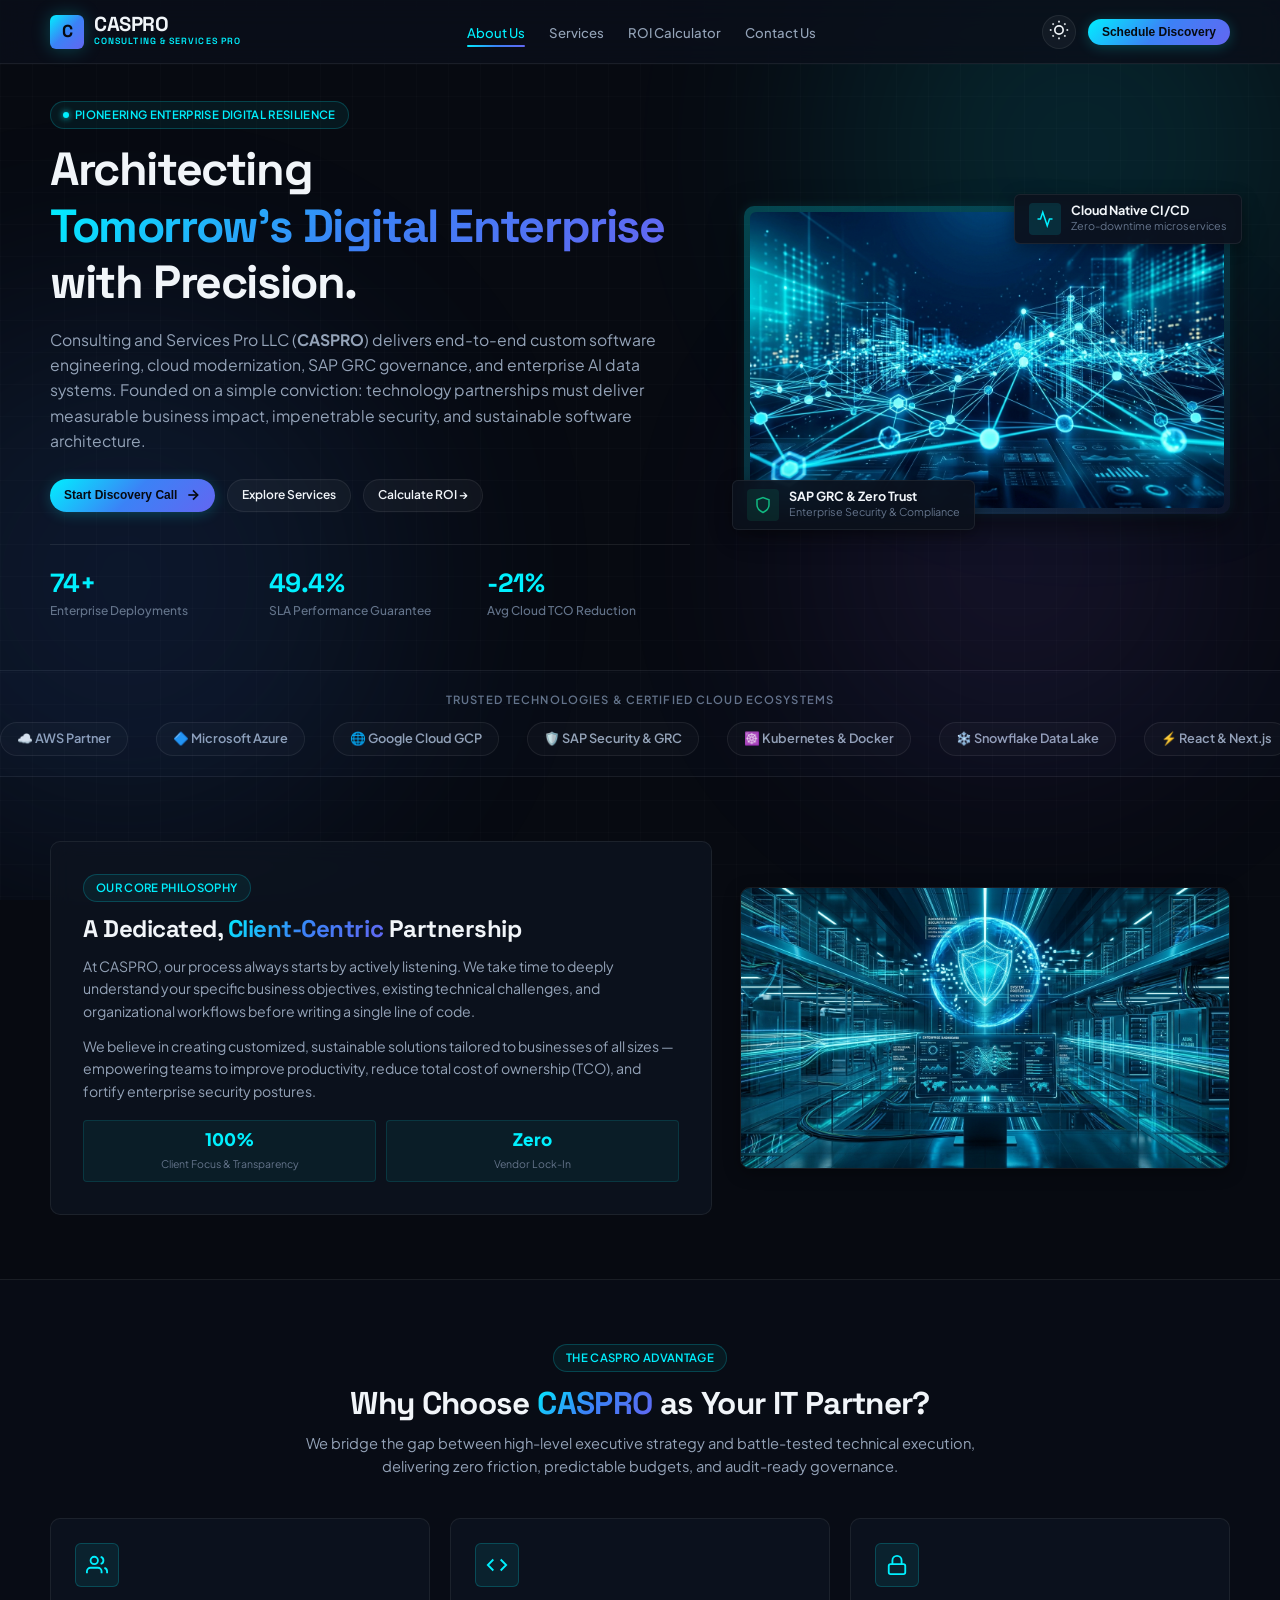
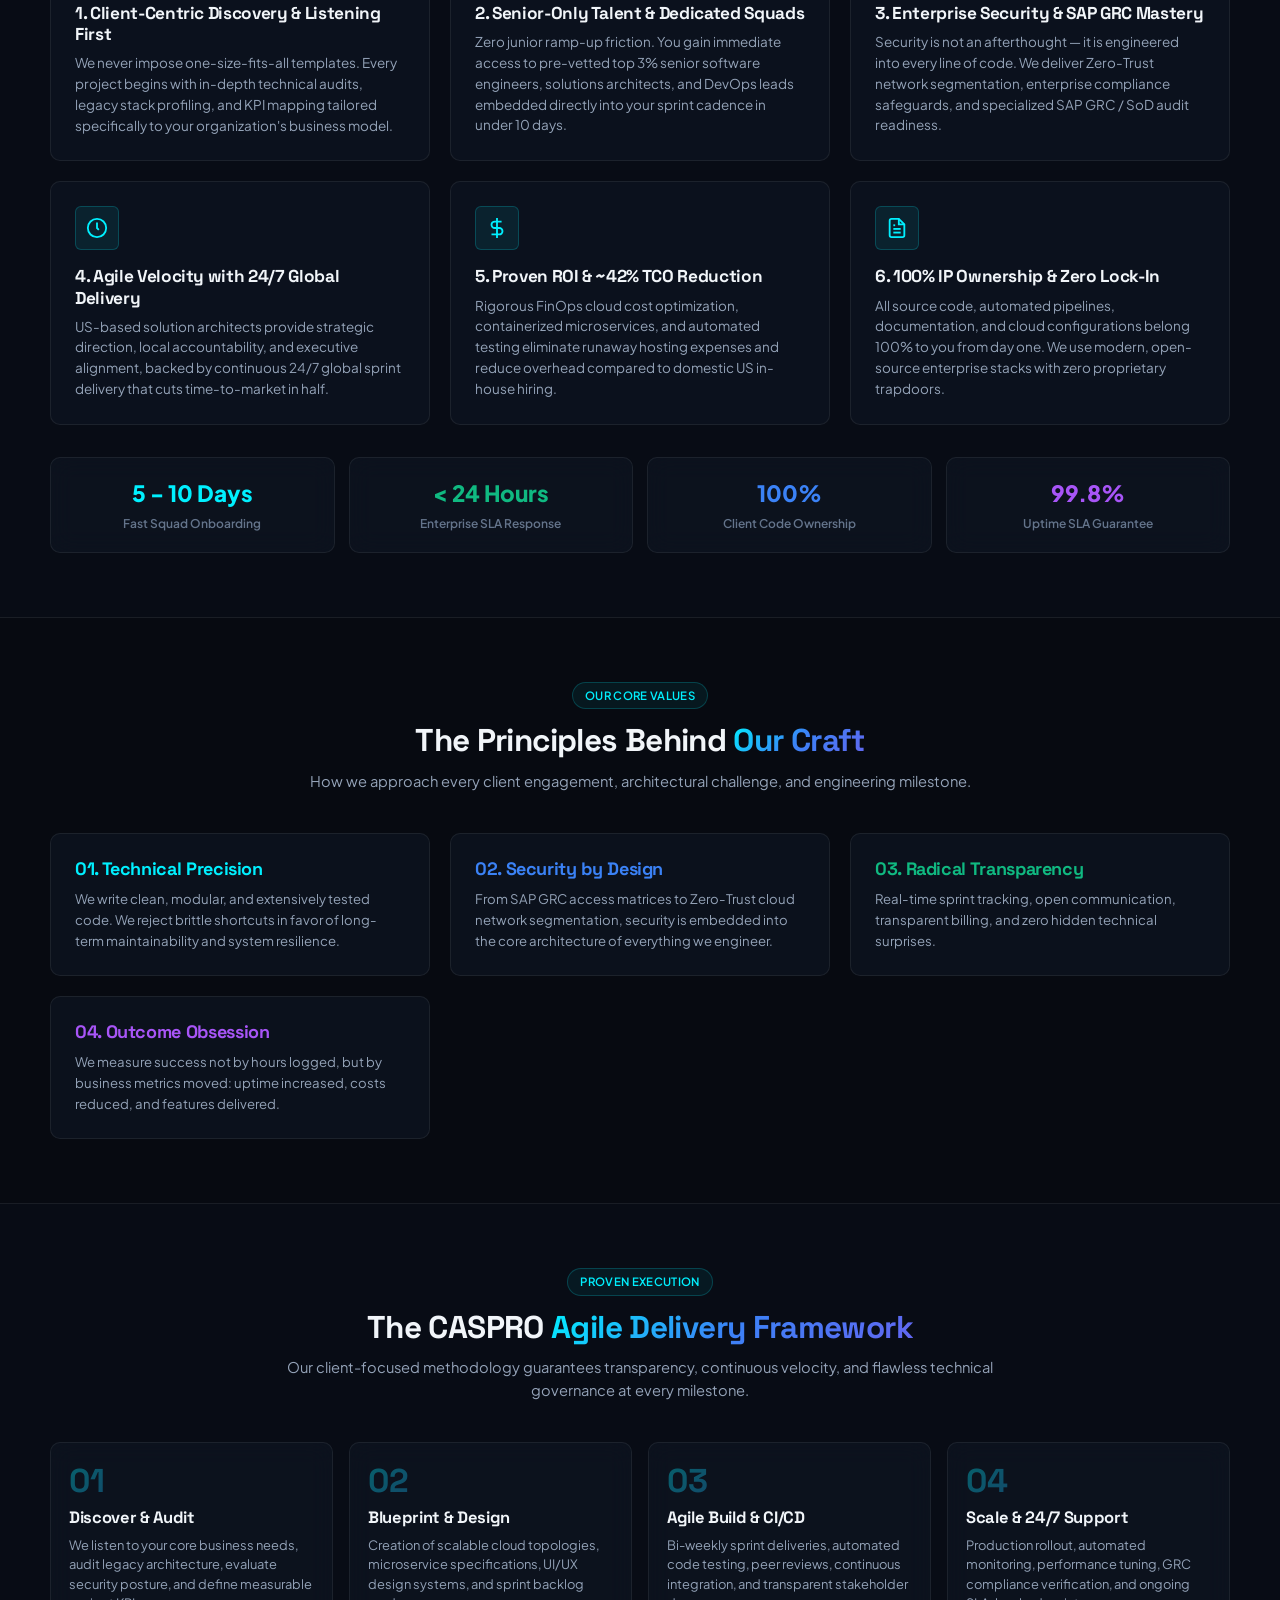
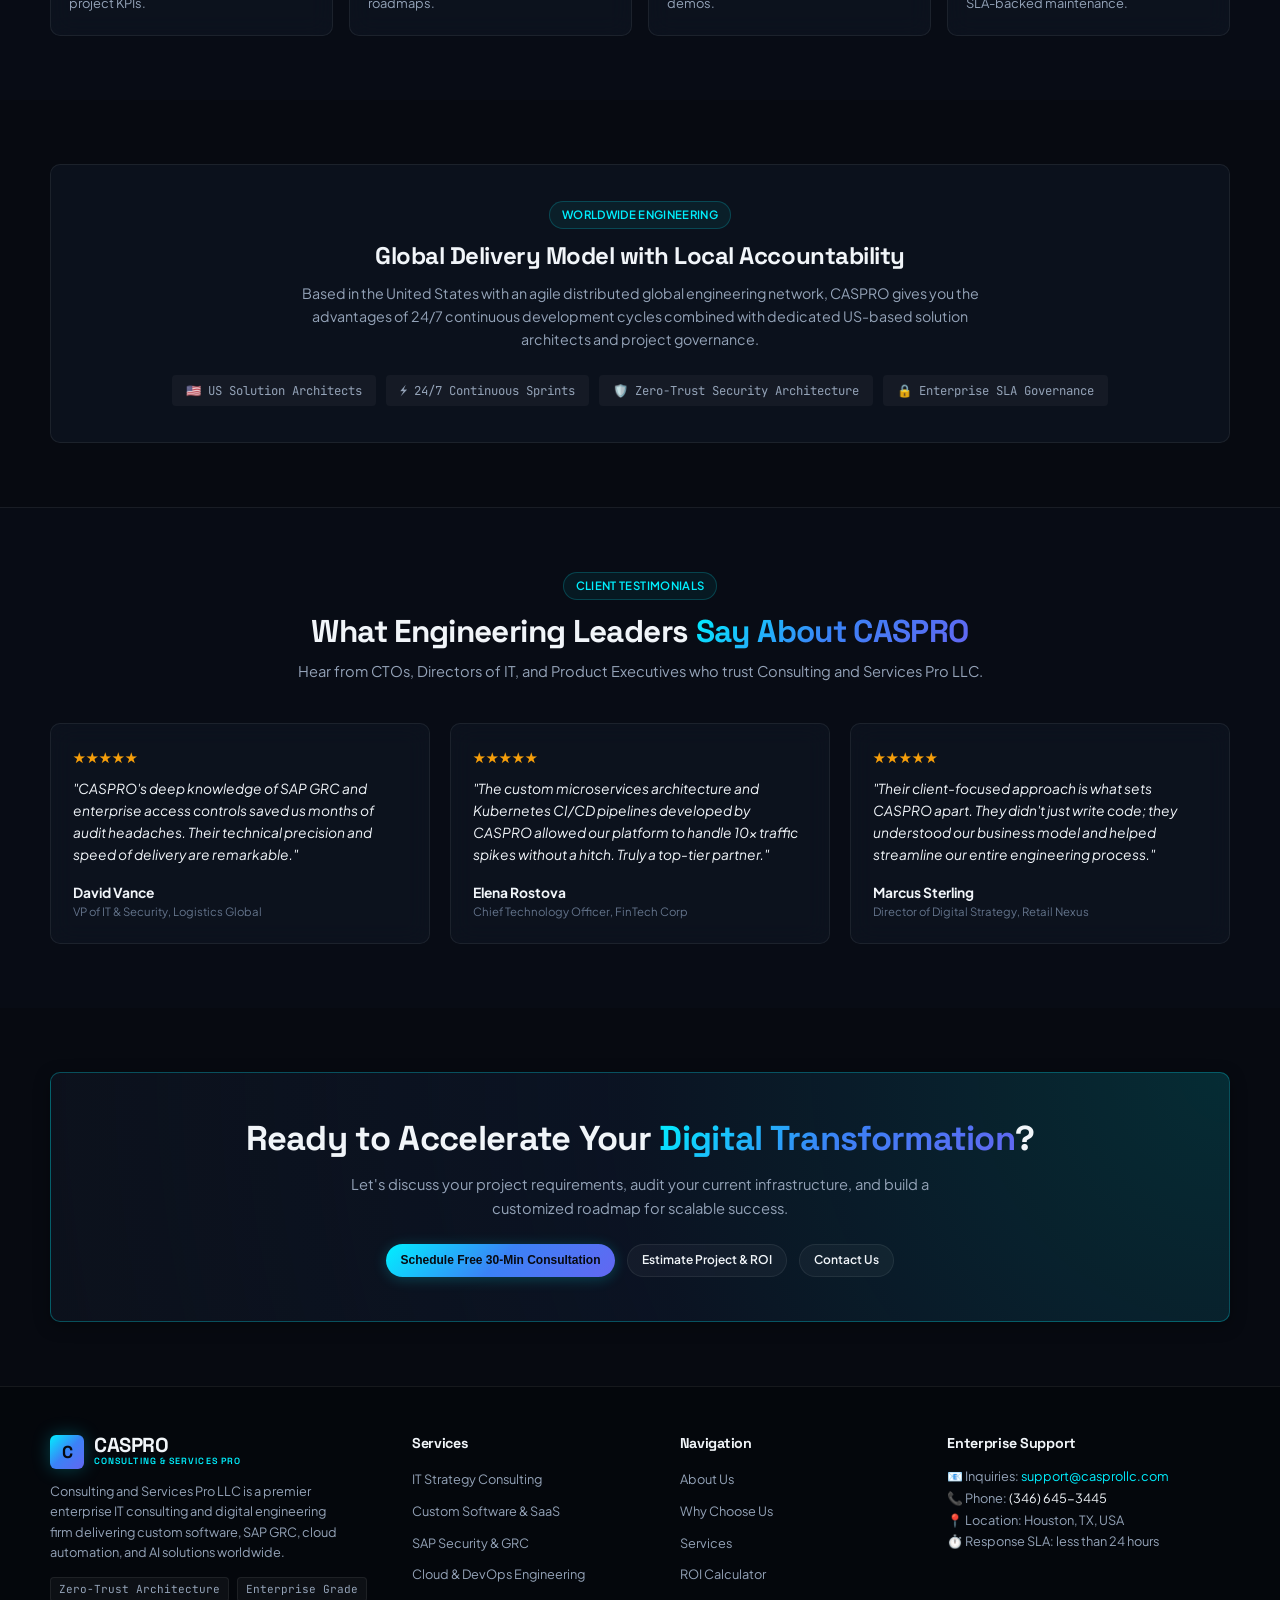
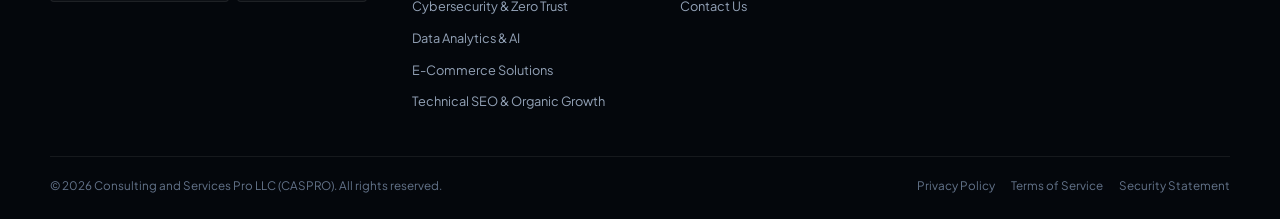
==== commit 849bbe84: "Update contact details to (346) 645-3445, support@casprollc.com, Houston TX, SLA to less than 24 hou" ====
--- a/about.html
+++ b/about.html
@@ -55,15 +55,15 @@
         "logo": "https://www.casprollc.com/assets/images/hero-tech.jpg",
         "contactPoint": {
           "@type": "ContactPoint",
-          "telephone": "+1-407-312-0515",
+          "telephone": "+1-346-645-3445",
           "contactType": "customer service",
-          "email": "contacto@consultingsp.us",
+          "email": "support@casprollc.com",
           "areaServed": "Worldwide"
         },
         "address": {
           "@type": "PostalAddress",
-          "addressLocality": "Winter Garden",
-          "addressRegion": "FL",
+          "addressLocality": "Houston",
+          "addressRegion": "TX",
           "addressCountry": "US"
         }
       }
@@ -182,7 +182,7 @@
                 </div>
                 <div>
                   <div class="badge-text-title">SAP GRC &amp; Zero Trust</div>
-                  <div class="badge-text-sub">ISO 27001 &amp; SOC2 Certified</div>
+                  <div class="badge-text-sub">Enterprise Security &amp; Compliance</div>
                 </div>
               </div>
             </div>
@@ -285,9 +285,9 @@
             <div class="why-choose-icon-box">
               <svg width="22" height="22" viewBox="0 0 24 24" fill="none" stroke="currentColor" stroke-width="2"><rect x="3" y="11" width="18" height="11" rx="2" ry="2"></rect><path d="M7 11V7a5 5 0 0 1 10 0v4"></path></svg>
             </div>
-            <h3 class="why-choose-title">3. Certified Security &amp; SAP GRC Mastery</h3>
+            <h3 class="why-choose-title">3. Enterprise Security &amp; SAP GRC Mastery</h3>
             <p class="why-choose-desc">
-              Security is not an afterthought — it is engineered into every line of code. We deliver ISO 27001, SOC 2 Type II, zero-trust network segmentation, and specialized SAP GRC / SoD audit readiness.
+              Security is not an afterthought — it is engineered into every line of code. We deliver Zero-Trust network segmentation, enterprise compliance safeguards, and specialized SAP GRC / SoD audit readiness.
             </p>
           </div>
 
@@ -332,7 +332,7 @@
             <div style="font-size: 0.8rem; color: var(--text-muted); font-weight: 600;">Fast Squad Onboarding</div>
           </div>
           <div class="glass-card" style="padding: 18px; text-align: center;">
-            <div style="font-size: 1.5rem; font-weight: 800; color: var(--accent-emerald); margin-bottom: 4px;">&lt; 2 Hours</div>
+            <div style="font-size: 1.5rem; font-weight: 800; color: var(--accent-emerald); margin-bottom: 4px;">&lt; 24 Hours</div>
             <div style="font-size: 0.8rem; color: var(--text-muted); font-weight: 600;">Enterprise SLA Response</div>
           </div>
           <div class="glass-card" style="padding: 18px; text-align: center;">
@@ -441,8 +441,8 @@
           <div style="display: flex; justify-content: center; gap: 10px; flex-wrap: wrap;">
             <div class="tech-tag" style="padding: 6px 14px; font-size: 0.82rem;">🇺🇸 US Solution Architects</div>
             <div class="tech-tag" style="padding: 6px 14px; font-size: 0.82rem;">⚡ 24/7 Continuous Sprints</div>
-            <div class="tech-tag" style="padding: 6px 14px; font-size: 0.82rem;">🛡️ ISO 27001 Certified Security</div>
-            <div class="tech-tag" style="padding: 6px 14px; font-size: 0.82rem;">🔒 SOC 2 Type II Audited</div>
+            <div class="tech-tag" style="padding: 6px 14px; font-size: 0.82rem;">🛡️ Zero-Trust Security Architecture</div>
+            <div class="tech-tag" style="padding: 6px 14px; font-size: 0.82rem;">🔒 Enterprise SLA Governance</div>
           </div>
         </div>
       </div>
@@ -540,8 +540,8 @@
             Consulting and Services Pro LLC is a premier enterprise IT consulting and digital engineering firm delivering custom software, SAP GRC, cloud automation, and AI solutions worldwide.
           </p>
           <div style="margin-top: 14px; display: flex; gap: 8px;">
-            <span class="tech-tag" style="border: 1px solid var(--border-glass);">ISO 27001 Certified</span>
-            <span class="tech-tag" style="border: 1px solid var(--border-glass);">SOC 2 Compliant</span>
+            <span class="tech-tag" style="border: 1px solid var(--border-glass);">Zero-Trust Architecture</span>
+            <span class="tech-tag" style="border: 1px solid var(--border-glass);">Enterprise Grade</span>
           </div>
         </div>
 
@@ -573,10 +573,10 @@
         <div>
           <h4 class="footer-heading">Enterprise Support</h4>
           <div style="font-size: 0.85rem; color: var(--text-secondary); line-height: 1.7;">
-            📧 Inquiries: <a href="mailto:contacto@consultingsp.us" style="color: var(--accent-cyan); text-decoration: none;">contacto@consultingsp.us</a><br>
-            📞 Phone: <span style="color: var(--text-primary);">(407) 312-0515</span><br>
-            📍 Location: Winter Garden, Florida, USA<br>
-            ⏱️ Response SLA: &lt; 2 Hours
+            📧 Inquiries: <a href="mailto:support@casprollc.com" style="color: var(--accent-cyan); text-decoration: none;">support@casprollc.com</a><br>
+            📞 Phone: <a href="tel:3466453445" style="color: var(--text-primary); text-decoration: none;">(346) 645-3445</a><br>
+            📍 Location: Houston, TX, USA<br>
+            ⏱️ Response SLA: less than 24 hours
           </div>
         </div>
       </div>
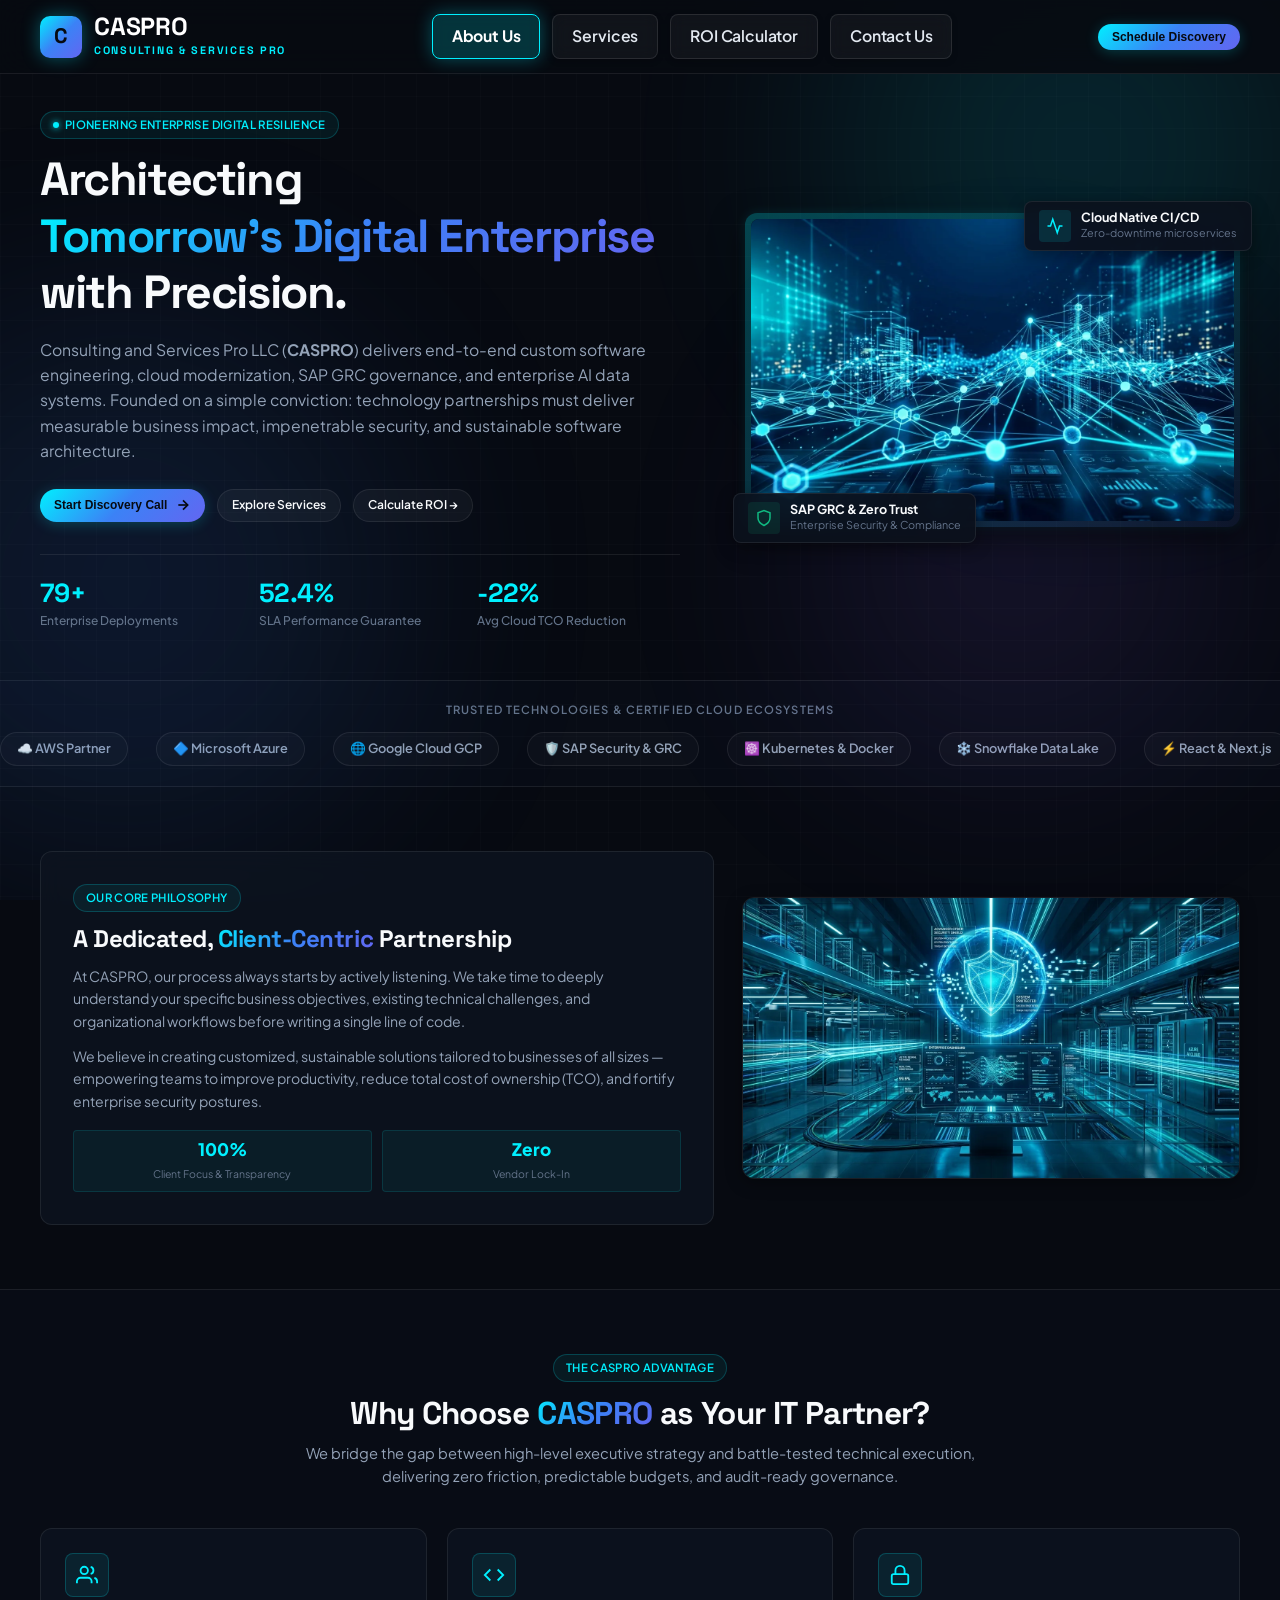
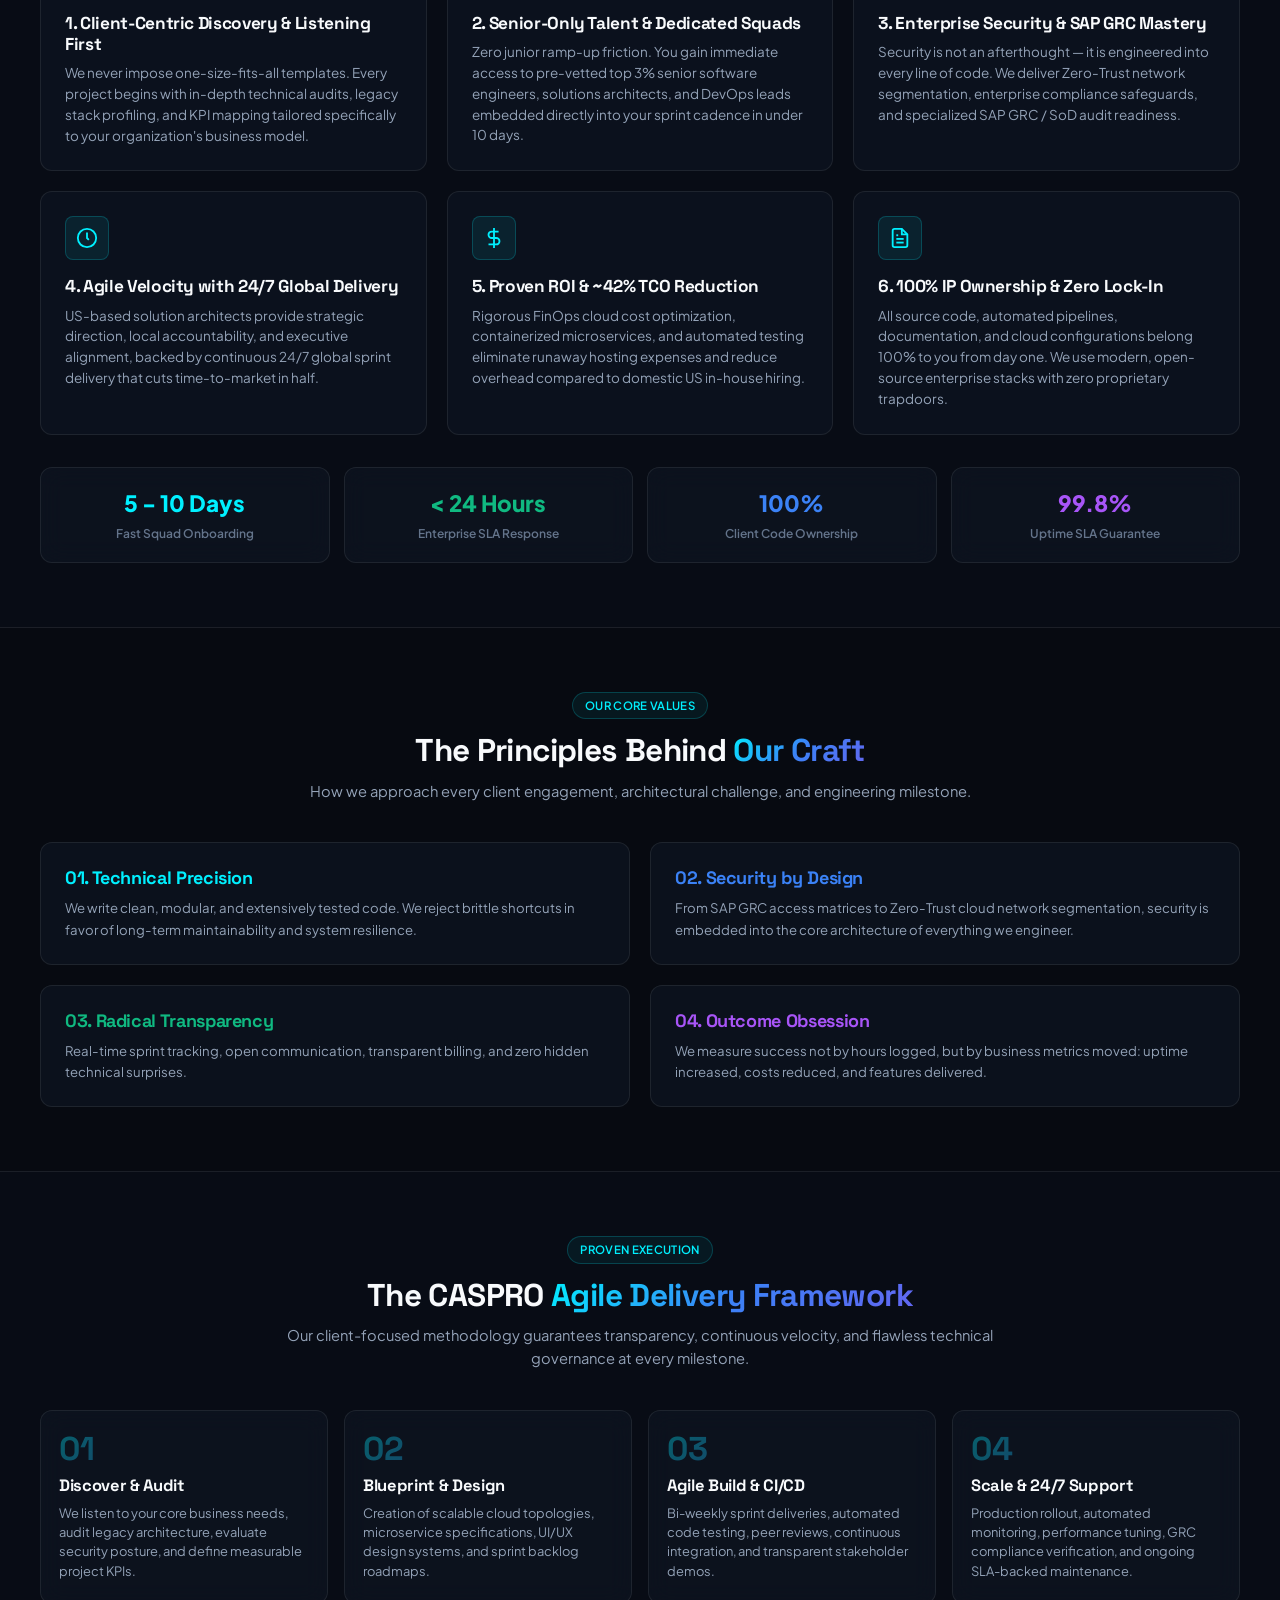
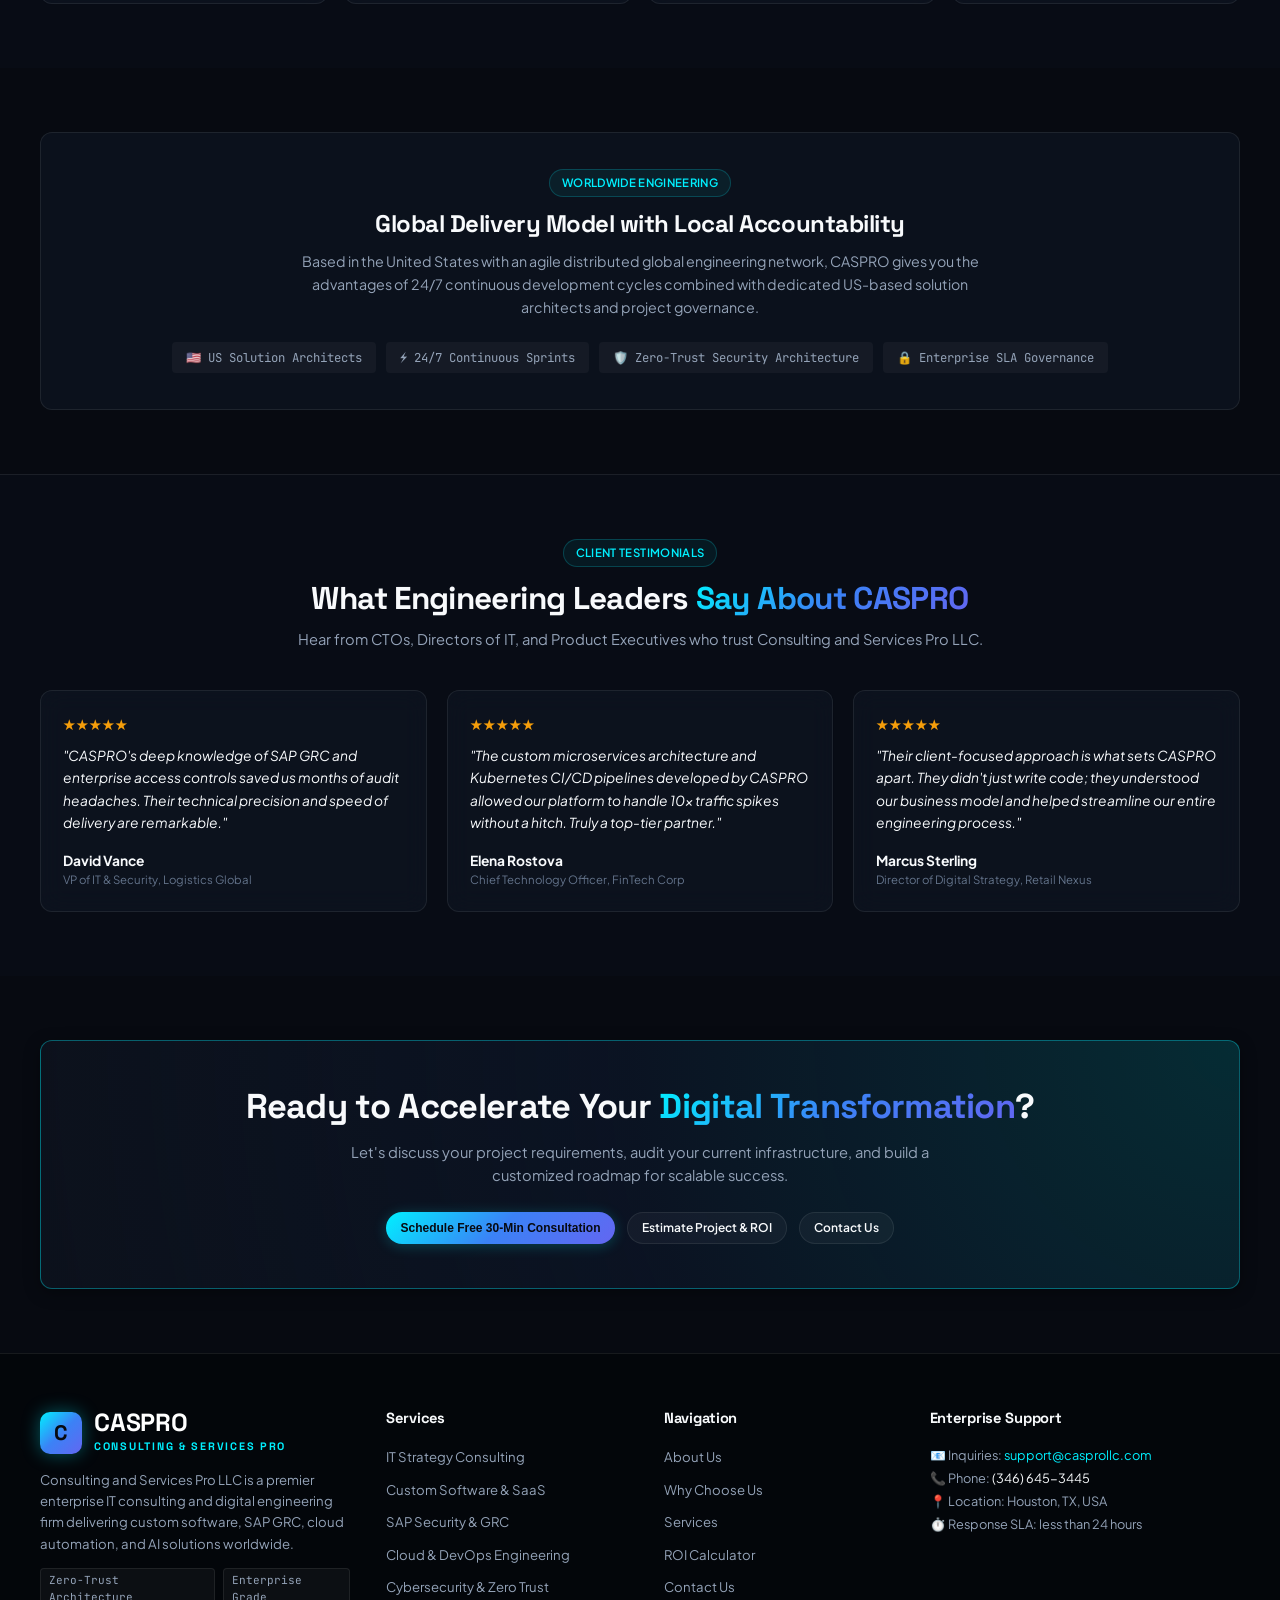
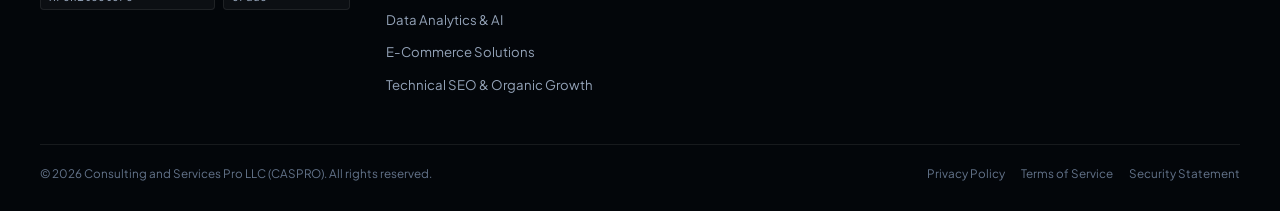
==== commit 994cb292: "Update branding, navigation button styles, core values 2x2 grid, footer and contact form email deliv" ====
--- a/about.html
+++ b/about.html
@@ -1,11 +1,14 @@
 <!DOCTYPE html>
 <html lang="en" data-theme="dark">
+
 <head>
   <meta charset="UTF-8">
   <meta name="viewport" content="width=device-width, initial-scale=1.0">
-  <title>About Us &amp; Why Choose Us | CASPRO LLC - Enterprise IT &amp; Software Consulting</title>
-  <meta name="description" content="Discover why enterprises choose Consulting and Services Pro LLC (CASPRO) for custom software engineering, cloud modernization, SAP GRC governance, and 24/7 dedicated agile squads.">
-  <meta name="keywords" content="CASPRO, Consulting and Services Pro LLC, about us, why choose us, custom software development, cloud migration, SAP security GRC, enterprise AI, IT consulting, agile delivery">
+  <title>CASPRO Consulting</title>
+  <meta name="description"
+    content="Discover why enterprises choose Consulting and Services Pro LLC (CASPRO) for custom software engineering, cloud modernization, SAP GRC governance, and 24/7 dedicated agile squads.">
+  <meta name="keywords"
+    content="CASPRO, Consulting and Services Pro LLC, about us, why choose us, custom software development, cloud migration, SAP security GRC, enterprise AI, IT consulting, agile delivery">
   <meta name="author" content="Consulting and Services Pro LLC">
   <meta name="robots" content="index, follow, max-snippet:-1, max-image-preview:large, max-video-preview:-1">
   <link rel="canonical" href="https://www.casprollc.com/about.html">
@@ -16,16 +19,18 @@
   <meta property="og:locale" content="en_US">
   <meta property="og:url" content="https://www.casprollc.com/about.html">
   <meta property="og:site_name" content="CASPRO LLC">
-  <meta property="og:title" content="About Us &amp; Why Choose Us | CASPRO LLC">
-  <meta property="og:description" content="Pioneering enterprise digital resilience with client-centric software engineering, SAP GRC access governance, and ~42% cloud TCO reduction.">
+  <meta property="og:title" content="CASPRO Consulting">
+  <meta property="og:description"
+    content="Pioneering enterprise digital resilience with client-centric software engineering, SAP GRC access governance, and ~42% cloud TCO reduction.">
   <meta property="og:image" content="https://www.casprollc.com/assets/images/hero-tech.jpg">
   <meta property="og:image:width" content="1200">
   <meta property="og:image:height" content="630">
 
   <!-- Twitter Card -->
   <meta name="twitter:card" content="summary_large_image">
-  <meta name="twitter:title" content="About Us &amp; Why Choose Us | CASPRO LLC">
-  <meta name="twitter:description" content="Pioneering enterprise digital resilience with client-centric software engineering, SAP GRC access governance, and ~42% cloud TCO reduction.">
+  <meta name="twitter:title" content="CASPRO Consulting">
+  <meta name="twitter:description"
+    content="Pioneering enterprise digital resilience with client-centric software engineering, SAP GRC access governance, and ~42% cloud TCO reduction.">
   <meta name="twitter:image" content="https://www.casprollc.com/assets/images/hero-tech.jpg">
 
   <!-- Schema.org JSON-LD Structured Data -->
@@ -71,10 +76,14 @@
   }
   </script>
 
-  <link rel="stylesheet" href="css/style.css">
   <link rel="preconnect" href="https://fonts.googleapis.com">
   <link rel="preconnect" href="https://fonts.gstatic.com" crossorigin>
+  <link
+    href="https://fonts.googleapis.com/css2?family=JetBrains+Mono:wght@400;500;600&family=Plus+Jakarta+Sans:wght@400;500;600;700;800&family=Space+Grotesk:wght@500;600;700&display=swap"
+    rel="stylesheet">
+  <link rel="stylesheet" href="css/style.css">
 </head>
+
 <body>
 
   <!-- Ambient Background -->
@@ -106,11 +115,6 @@
       </nav>
 
       <div class="nav-actions">
-        <button class="theme-toggle-btn" id="themeToggleBtn" aria-label="Toggle Theme">
-          <span id="themeIcon">
-            <svg width="18" height="18" viewBox="0 0 24 24" fill="none" stroke="currentColor" stroke-width="2"><circle cx="12" cy="12" r="5"></circle><line x1="12" y1="1" x2="12" y2="3"></line><line x1="12" y1="21" x2="12" y2="23"></line><line x1="4.22" y1="4.22" x2="5.64" y2="5.64"></line><line x1="18.36" y1="18.36" x2="19.78" y2="19.78"></line><line x1="1" y1="12" x2="3" y2="12"></line><line x1="21" y1="12" x2="23" y2="12"></line><line x1="4.22" y1="19.78" x2="5.64" y2="18.36"></line><line x1="18.36" y1="5.64" x2="19.78" y2="4.22"></line></svg>
-          </span>
-        </button>
         <button class="btn btn-primary btn-sm open-discovery-modal" id="navCtaBtn">Schedule Discovery</button>
         <button class="mobile-menu-toggle" aria-label="Open Navigation Menu">&#9776;</button>
       </div>
@@ -131,12 +135,18 @@
               Architecting <span class="text-gradient">Tomorrow's Digital Enterprise</span> with Precision.
             </h1>
             <p class="hero-lead">
-              Consulting and Services Pro LLC (<strong>CASPRO</strong>) delivers end-to-end custom software engineering, cloud modernization, SAP GRC governance, and enterprise AI data systems. Founded on a simple conviction: technology partnerships must deliver measurable business impact, impenetrable security, and sustainable software architecture.
+              Consulting and Services Pro LLC (<strong>CASPRO</strong>) delivers end-to-end custom software engineering,
+              cloud modernization, SAP GRC governance, and enterprise AI data systems. Founded on a simple conviction:
+              technology partnerships must deliver measurable business impact, impenetrable security, and sustainable
+              software architecture.
             </p>
             <div class="hero-cta-group">
               <button class="btn btn-primary btn-sm open-discovery-modal">
                 <span>Start Discovery Call</span>
-                <svg width="16" height="16" viewBox="0 0 24 24" fill="none" stroke="currentColor" stroke-width="2.5"><line x1="5" y1="12" x2="19" y2="12"></line><polyline points="12 5 19 12 12 19"></polyline></svg>
+                <svg width="16" height="16" viewBox="0 0 24 24" fill="none" stroke="currentColor" stroke-width="2.5">
+                  <line x1="5" y1="12" x2="19" y2="12"></line>
+                  <polyline points="12 5 19 12 12 19"></polyline>
+                </svg>
               </button>
               <a href="services.html" class="btn btn-secondary btn-sm">Explore Services</a>
               <a href="roi-calculator.html" class="btn btn-secondary btn-sm">Calculate ROI &rarr;</a>
@@ -163,12 +173,19 @@
           <div class="hero-visual">
             <div class="hero-card-container">
               <div class="hero-img-wrap">
-                <img src="assets/images/hero-tech.jpg" alt="CASPRO Enterprise Cloud Architecture and Network Infrastructure" loading="eager" width="600" height="375">
-              </div>
-              
+                <picture>
+                  <source srcset="assets/images/hero-tech.webp" type="image/webp">
+                  <img src="assets/images/hero-tech.jpg"
+                    alt="CASPRO Enterprise Cloud Architecture and Network Infrastructure" loading="eager" width="600"
+                    height="375">
+                </picture>
+              </div>
+
               <div class="floating-badge floating-badge-1">
                 <div class="badge-icon-box cyan">
-                  <svg width="18" height="18" viewBox="0 0 24 24" fill="none" stroke="currentColor" stroke-width="2"><polyline points="22 12 18 12 15 21 9 3 6 12 2 12"></polyline></svg>
+                  <svg width="18" height="18" viewBox="0 0 24 24" fill="none" stroke="currentColor" stroke-width="2">
+                    <polyline points="22 12 18 12 15 21 9 3 6 12 2 12"></polyline>
+                  </svg>
                 </div>
                 <div>
                   <div class="badge-text-title">Cloud Native CI/CD</div>
@@ -178,7 +195,9 @@
 
               <div class="floating-badge floating-badge-2">
                 <div class="badge-icon-box emerald">
-                  <svg width="18" height="18" viewBox="0 0 24 24" fill="none" stroke="currentColor" stroke-width="2"><path d="M12 22s8-4 8-10V5l-8-3-8 3v7c0 6 8 10 8 10z"></path></svg>
+                  <svg width="18" height="18" viewBox="0 0 24 24" fill="none" stroke="currentColor" stroke-width="2">
+                    <path d="M12 22s8-4 8-10V5l-8-3-8 3v7c0 6 8 10 8 10z"></path>
+                  </svg>
                 </div>
                 <div>
                   <div class="badge-text-title">SAP GRC &amp; Zero Trust</div>
@@ -220,12 +239,17 @@
         <div class="hero-grid" style="align-items: center; gap: 28px;">
           <div class="glass-card" style="padding: 32px;">
             <div class="badge-pill">Our Core Philosophy</div>
-            <h2 style="margin-bottom: 12px; font-size: 1.6rem;">A Dedicated, <span class="text-gradient">Client-Centric</span> Partnership</h2>
+            <h2 style="margin-bottom: 12px; font-size: 1.6rem;">A Dedicated, <span
+                class="text-gradient">Client-Centric</span> Partnership</h2>
             <p style="margin-bottom: 12px; font-size: 0.94rem;">
-              At CASPRO, our process always starts by actively listening. We take time to deeply understand your specific business objectives, existing technical challenges, and organizational workflows before writing a single line of code.
+              At CASPRO, our process always starts by actively listening. We take time to deeply understand your
+              specific business objectives, existing technical challenges, and organizational workflows before writing a
+              single line of code.
             </p>
             <p style="margin-bottom: 18px; font-size: 0.94rem;">
-              We believe in creating customized, sustainable solutions tailored to businesses of all sizes — empowering teams to improve productivity, reduce total cost of ownership (TCO), and fortify enterprise security postures.
+              We believe in creating customized, sustainable solutions tailored to businesses of all sizes — empowering
+              teams to improve productivity, reduce total cost of ownership (TCO), and fortify enterprise security
+              postures.
             </p>
             <div style="display: grid; grid-template-columns: 1fr 1fr; gap: 10px;">
               <div class="metric-pill">
@@ -239,21 +263,29 @@
             </div>
           </div>
 
-          <div style="border-radius: var(--radius-md); overflow: hidden; border: 1px solid var(--border-glass); box-shadow: var(--shadow-md);">
-            <img src="assets/images/cloud-ai.jpg" alt="CASPRO Engineering Center and Security Hub" style="width: 100%; height: 280px; object-fit: cover; display: block;" loading="lazy" width="600" height="280">
+          <div
+            style="border-radius: var(--radius-md); overflow: hidden; border: 1px solid var(--border-glass); box-shadow: var(--shadow-md);">
+            <picture>
+              <source srcset="assets/images/cloud-ai.webp" type="image/webp">
+              <img src="assets/images/cloud-ai.jpg" alt="CASPRO Engineering Center and Security Hub"
+                style="width: 100%; height: 280px; object-fit: cover; display: block;" loading="lazy" width="600"
+                height="280">
+            </picture>
           </div>
         </div>
       </div>
     </section>
 
     <!-- WHY CHOOSE US (DEDICATED & COMPREHENSIVE SECTION) -->
-    <section class="section" id="why-choose-us" style="background: rgba(12, 17, 28, 0.45); border-top: 1px solid var(--border-glass); border-bottom: 1px solid var(--border-glass);">
+    <section class="section" id="why-choose-us"
+      style="background: rgba(12, 17, 28, 0.45); border-top: 1px solid var(--border-glass); border-bottom: 1px solid var(--border-glass);">
       <div class="container">
         <div class="section-header">
           <div class="badge-pill">The CASPRO Advantage</div>
           <h2 class="section-title">Why Choose <span class="text-gradient">CASPRO</span> as Your IT Partner?</h2>
           <p class="section-subtitle">
-            We bridge the gap between high-level executive strategy and battle-tested technical execution, delivering zero friction, predictable budgets, and audit-ready governance.
+            We bridge the gap between high-level executive strategy and battle-tested technical execution, delivering
+            zero friction, predictable budgets, and audit-ready governance.
           </p>
         </div>
 
@@ -261,78 +293,110 @@
           <!-- Card 1 -->
           <div class="why-choose-card">
             <div class="why-choose-icon-box">
-              <svg width="22" height="22" viewBox="0 0 24 24" fill="none" stroke="currentColor" stroke-width="2"><path d="M17 21v-2a4 4 0 0 0-4-4H5a4 4 0 0 0-4 4v2"></path><circle cx="9" cy="7" r="4"></circle><path d="M23 21v-2a4 4 0 0 0-3-3.87"></path><path d="M16 3.13a4 4 0 0 1 0 7.75"></path></svg>
+              <svg width="22" height="22" viewBox="0 0 24 24" fill="none" stroke="currentColor" stroke-width="2">
+                <path d="M17 21v-2a4 4 0 0 0-4-4H5a4 4 0 0 0-4 4v2"></path>
+                <circle cx="9" cy="7" r="4"></circle>
+                <path d="M23 21v-2a4 4 0 0 0-3-3.87"></path>
+                <path d="M16 3.13a4 4 0 0 1 0 7.75"></path>
+              </svg>
             </div>
             <h3 class="why-choose-title">1. Client-Centric Discovery &amp; Listening First</h3>
             <p class="why-choose-desc">
-              We never impose one-size-fits-all templates. Every project begins with in-depth technical audits, legacy stack profiling, and KPI mapping tailored specifically to your organization's business model.
+              We never impose one-size-fits-all templates. Every project begins with in-depth technical audits, legacy
+              stack profiling, and KPI mapping tailored specifically to your organization's business model.
             </p>
           </div>
 
           <!-- Card 2 -->
           <div class="why-choose-card">
             <div class="why-choose-icon-box">
-              <svg width="22" height="22" viewBox="0 0 24 24" fill="none" stroke="currentColor" stroke-width="2"><polyline points="16 18 22 12 16 6"></polyline><polyline points="8 6 2 12 8 18"></polyline></svg>
+              <svg width="22" height="22" viewBox="0 0 24 24" fill="none" stroke="currentColor" stroke-width="2">
+                <polyline points="16 18 22 12 16 6"></polyline>
+                <polyline points="8 6 2 12 8 18"></polyline>
+              </svg>
             </div>
             <h3 class="why-choose-title">2. Senior-Only Talent &amp; Dedicated Squads</h3>
             <p class="why-choose-desc">
-              Zero junior ramp-up friction. You gain immediate access to pre-vetted top 3% senior software engineers, solutions architects, and DevOps leads embedded directly into your sprint cadence in under 10 days.
+              Zero junior ramp-up friction. You gain immediate access to pre-vetted top 3% senior software engineers,
+              solutions architects, and DevOps leads embedded directly into your sprint cadence in under 10 days.
             </p>
           </div>
 
           <!-- Card 3 -->
           <div class="why-choose-card">
             <div class="why-choose-icon-box">
-              <svg width="22" height="22" viewBox="0 0 24 24" fill="none" stroke="currentColor" stroke-width="2"><rect x="3" y="11" width="18" height="11" rx="2" ry="2"></rect><path d="M7 11V7a5 5 0 0 1 10 0v4"></path></svg>
+              <svg width="22" height="22" viewBox="0 0 24 24" fill="none" stroke="currentColor" stroke-width="2">
+                <rect x="3" y="11" width="18" height="11" rx="2" ry="2"></rect>
+                <path d="M7 11V7a5 5 0 0 1 10 0v4"></path>
+              </svg>
             </div>
             <h3 class="why-choose-title">3. Enterprise Security &amp; SAP GRC Mastery</h3>
             <p class="why-choose-desc">
-              Security is not an afterthought — it is engineered into every line of code. We deliver Zero-Trust network segmentation, enterprise compliance safeguards, and specialized SAP GRC / SoD audit readiness.
+              Security is not an afterthought — it is engineered into every line of code. We deliver Zero-Trust network
+              segmentation, enterprise compliance safeguards, and specialized SAP GRC / SoD audit readiness.
             </p>
           </div>
 
           <!-- Card 4 -->
           <div class="why-choose-card">
             <div class="why-choose-icon-box">
-              <svg width="22" height="22" viewBox="0 0 24 24" fill="none" stroke="currentColor" stroke-width="2"><circle cx="12" cy="12" r="10"></circle><polyline points="12 6 12 12 14 14"></polyline></svg>
+              <svg width="22" height="22" viewBox="0 0 24 24" fill="none" stroke="currentColor" stroke-width="2">
+                <circle cx="12" cy="12" r="10"></circle>
+                <polyline points="12 6 12 12 14 14"></polyline>
+              </svg>
             </div>
             <h3 class="why-choose-title">4. Agile Velocity with 24/7 Global Delivery</h3>
             <p class="why-choose-desc">
-              US-based solution architects provide strategic direction, local accountability, and executive alignment, backed by continuous 24/7 global sprint delivery that cuts time-to-market in half.
+              US-based solution architects provide strategic direction, local accountability, and executive alignment,
+              backed by continuous 24/7 global sprint delivery that cuts time-to-market in half.
             </p>
           </div>
 
           <!-- Card 5 -->
           <div class="why-choose-card">
             <div class="why-choose-icon-box">
-              <svg width="22" height="22" viewBox="0 0 24 24" fill="none" stroke="currentColor" stroke-width="2"><line x1="12" y1="1" x2="12" y2="23"></line><path d="M17 5H9.5a3.5 3.5 0 0 0 0 7h5a3.5 3.5 0 0 1 0 7H6"></path></svg>
+              <svg width="22" height="22" viewBox="0 0 24 24" fill="none" stroke="currentColor" stroke-width="2">
+                <line x1="12" y1="1" x2="12" y2="23"></line>
+                <path d="M17 5H9.5a3.5 3.5 0 0 0 0 7h5a3.5 3.5 0 0 1 0 7H6"></path>
+              </svg>
             </div>
             <h3 class="why-choose-title">5. Proven ROI &amp; ~42% TCO Reduction</h3>
             <p class="why-choose-desc">
-              Rigorous FinOps cloud cost optimization, containerized microservices, and automated testing eliminate runaway hosting expenses and reduce overhead compared to domestic US in-house hiring.
+              Rigorous FinOps cloud cost optimization, containerized microservices, and automated testing eliminate
+              runaway hosting expenses and reduce overhead compared to domestic US in-house hiring.
             </p>
           </div>
 
           <!-- Card 6 -->
           <div class="why-choose-card">
             <div class="why-choose-icon-box">
-              <svg width="22" height="22" viewBox="0 0 24 24" fill="none" stroke="currentColor" stroke-width="2"><path d="M14 2H6a2 2 0 0 0-2 2v16a2 2 0 0 0 2 2h12a2 2 0 0 0 2-2V8z"></path><polyline points="14 2 14 8 20 8"></polyline><line x1="16" y1="13" x2="8" y2="13"></line><line x1="16" y1="17" x2="8" y2="17"></line><polyline points="10 9 9 9 8 9"></polyline></svg>
+              <svg width="22" height="22" viewBox="0 0 24 24" fill="none" stroke="currentColor" stroke-width="2">
+                <path d="M14 2H6a2 2 0 0 0-2 2v16a2 2 0 0 0 2 2h12a2 2 0 0 0 2-2V8z"></path>
+                <polyline points="14 2 14 8 20 8"></polyline>
+                <line x1="16" y1="13" x2="8" y2="13"></line>
+                <line x1="16" y1="17" x2="8" y2="17"></line>
+                <polyline points="10 9 9 9 8 9"></polyline>
+              </svg>
             </div>
             <h3 class="why-choose-title">6. 100% IP Ownership &amp; Zero Lock-In</h3>
             <p class="why-choose-desc">
-              All source code, automated pipelines, documentation, and cloud configurations belong 100% to you from day one. We use modern, open-source enterprise stacks with zero proprietary trapdoors.
+              All source code, automated pipelines, documentation, and cloud configurations belong 100% to you from day
+              one. We use modern, open-source enterprise stacks with zero proprietary trapdoors.
             </p>
           </div>
         </div>
 
         <!-- Metric Badges Row -->
-        <div style="margin-top: 32px; display: grid; grid-template-columns: repeat(auto-fit, minmax(min(100%, 200px), 1fr)); gap: 14px;">
+        <div
+          style="margin-top: 32px; display: grid; grid-template-columns: repeat(auto-fit, minmax(min(100%, 200px), 1fr)); gap: 14px;">
           <div class="glass-card" style="padding: 18px; text-align: center;">
-            <div style="font-size: 1.5rem; font-weight: 800; color: var(--accent-cyan); margin-bottom: 4px;">5 - 10 Days</div>
+            <div style="font-size: 1.5rem; font-weight: 800; color: var(--accent-cyan); margin-bottom: 4px;">5 - 10 Days
+            </div>
             <div style="font-size: 0.8rem; color: var(--text-muted); font-weight: 600;">Fast Squad Onboarding</div>
           </div>
           <div class="glass-card" style="padding: 18px; text-align: center;">
-            <div style="font-size: 1.5rem; font-weight: 800; color: var(--accent-emerald); margin-bottom: 4px;">&lt; 24 Hours</div>
+            <div style="font-size: 1.5rem; font-weight: 800; color: var(--accent-emerald); margin-bottom: 4px;">&lt; 24
+              Hours</div>
             <div style="font-size: 0.8rem; color: var(--text-muted); font-weight: 600;">Enterprise SLA Response</div>
           </div>
           <div class="glass-card" style="padding: 18px; text-align: center;">
@@ -340,7 +404,8 @@
             <div style="font-size: 0.8rem; color: var(--text-muted); font-weight: 600;">Client Code Ownership</div>
           </div>
           <div class="glass-card" style="padding: 18px; text-align: center;">
-            <div style="font-size: 1.5rem; font-weight: 800; color: var(--accent-purple); margin-bottom: 4px;">99.8%</div>
+            <div style="font-size: 1.5rem; font-weight: 800; color: var(--accent-purple); margin-bottom: 4px;">99.8%
+            </div>
             <div style="font-size: 0.8rem; color: var(--text-muted); font-weight: 600;">Uptime SLA Guarantee</div>
           </div>
         </div>
@@ -358,25 +423,30 @@
           </p>
         </div>
 
-        <div class="services-grid">
+        <div class="values-grid-2x2">
           <div class="glass-card" style="padding: 24px;">
             <h3 style="margin-bottom: 8px; color: var(--accent-cyan); font-size: 1.2rem;">01. Technical Precision</h3>
-            <p style="font-size: 0.88rem;">We write clean, modular, and extensively tested code. We reject brittle shortcuts in favor of long-term maintainability and system resilience.</p>
+            <p style="font-size: 0.88rem;">We write clean, modular, and extensively tested code. We reject brittle
+              shortcuts in favor of long-term maintainability and system resilience.</p>
           </div>
 
           <div class="glass-card" style="padding: 24px;">
             <h3 style="margin-bottom: 8px; color: var(--accent-blue); font-size: 1.2rem;">02. Security by Design</h3>
-            <p style="font-size: 0.88rem;">From SAP GRC access matrices to Zero-Trust cloud network segmentation, security is embedded into the core architecture of everything we engineer.</p>
+            <p style="font-size: 0.88rem;">From SAP GRC access matrices to Zero-Trust cloud network segmentation,
+              security is embedded into the core architecture of everything we engineer.</p>
           </div>
 
           <div class="glass-card" style="padding: 24px;">
-            <h3 style="margin-bottom: 8px; color: var(--accent-emerald); font-size: 1.2rem;">03. Radical Transparency</h3>
-            <p style="font-size: 0.88rem;">Real-time sprint tracking, open communication, transparent billing, and zero hidden technical surprises.</p>
+            <h3 style="margin-bottom: 8px; color: var(--accent-emerald); font-size: 1.2rem;">03. Radical Transparency
+            </h3>
+            <p style="font-size: 0.88rem;">Real-time sprint tracking, open communication, transparent billing, and zero
+              hidden technical surprises.</p>
           </div>
 
           <div class="glass-card" style="padding: 24px;">
             <h3 style="margin-bottom: 8px; color: var(--accent-purple); font-size: 1.2rem;">04. Outcome Obsession</h3>
-            <p style="font-size: 0.88rem;">We measure success not by hours logged, but by business metrics moved: uptime increased, costs reduced, and features delivered.</p>
+            <p style="font-size: 0.88rem;">We measure success not by hours logged, but by business metrics moved: uptime
+              increased, costs reduced, and features delivered.</p>
           </div>
         </div>
       </div>
@@ -389,7 +459,8 @@
           <div class="badge-pill">Proven Execution</div>
           <h2 class="section-title">The CASPRO <span class="text-gradient">Agile Delivery Framework</span></h2>
           <p class="section-subtitle">
-            Our client-focused methodology guarantees transparency, continuous velocity, and flawless technical governance at every milestone.
+            Our client-focused methodology guarantees transparency, continuous velocity, and flawless technical
+            governance at every milestone.
           </p>
         </div>
 
@@ -398,7 +469,8 @@
             <div class="step-num">01</div>
             <h3 class="step-title">Discover &amp; Audit</h3>
             <p class="step-desc">
-              We listen to your core business needs, audit legacy architecture, evaluate security posture, and define measurable project KPIs.
+              We listen to your core business needs, audit legacy architecture, evaluate security posture, and define
+              measurable project KPIs.
             </p>
           </div>
 
@@ -406,7 +478,8 @@
             <div class="step-num">02</div>
             <h3 class="step-title">Blueprint &amp; Design</h3>
             <p class="step-desc">
-              Creation of scalable cloud topologies, microservice specifications, UI/UX design systems, and sprint backlog roadmaps.
+              Creation of scalable cloud topologies, microservice specifications, UI/UX design systems, and sprint
+              backlog roadmaps.
             </p>
           </div>
 
@@ -414,7 +487,8 @@
             <div class="step-num">03</div>
             <h3 class="step-title">Agile Build &amp; CI/CD</h3>
             <p class="step-desc">
-              Bi-weekly sprint deliveries, automated code testing, peer reviews, continuous integration, and transparent stakeholder demos.
+              Bi-weekly sprint deliveries, automated code testing, peer reviews, continuous integration, and transparent
+              stakeholder demos.
             </p>
           </div>
 
@@ -422,7 +496,8 @@
             <div class="step-num">04</div>
             <h3 class="step-title">Scale &amp; 24/7 Support</h3>
             <p class="step-desc">
-              Production rollout, automated monitoring, performance tuning, GRC compliance verification, and ongoing SLA-backed maintenance.
+              Production rollout, automated monitoring, performance tuning, GRC compliance verification, and ongoing
+              SLA-backed maintenance.
             </p>
           </div>
         </div>
@@ -436,12 +511,15 @@
           <div class="badge-pill">Worldwide Engineering</div>
           <h2 style="margin-bottom: 12px; font-size: 1.6rem;">Global Delivery Model with Local Accountability</h2>
           <p style="max-width: 680px; margin: 0 auto 24px auto; font-size: 0.95rem; color: var(--text-secondary);">
-            Based in the United States with an agile distributed global engineering network, CASPRO gives you the advantages of 24/7 continuous development cycles combined with dedicated US-based solution architects and project governance.
+            Based in the United States with an agile distributed global engineering network, CASPRO gives you the
+            advantages of 24/7 continuous development cycles combined with dedicated US-based solution architects and
+            project governance.
           </p>
           <div style="display: flex; justify-content: center; gap: 10px; flex-wrap: wrap;">
             <div class="tech-tag" style="padding: 6px 14px; font-size: 0.82rem;">🇺🇸 US Solution Architects</div>
             <div class="tech-tag" style="padding: 6px 14px; font-size: 0.82rem;">⚡ 24/7 Continuous Sprints</div>
-            <div class="tech-tag" style="padding: 6px 14px; font-size: 0.82rem;">🛡️ Zero-Trust Security Architecture</div>
+            <div class="tech-tag" style="padding: 6px 14px; font-size: 0.82rem;">🛡️ Zero-Trust Security Architecture
+            </div>
             <div class="tech-tag" style="padding: 6px 14px; font-size: 0.82rem;">🔒 Enterprise SLA Governance</div>
           </div>
         </div>
@@ -463,7 +541,8 @@
           <div class="glass-card" style="padding: 22px;">
             <div style="color: #f59e0b; margin-bottom: 10px; font-size: 0.95rem;">★★★★★</div>
             <p class="testimonial-quote">
-              "CASPRO's deep knowledge of SAP GRC and enterprise access controls saved us months of audit headaches. Their technical precision and speed of delivery are remarkable."
+              "CASPRO's deep knowledge of SAP GRC and enterprise access controls saved us months of audit headaches.
+              Their technical precision and speed of delivery are remarkable."
             </p>
             <div class="testimonial-author-wrap">
               <div>
@@ -476,7 +555,8 @@
           <div class="glass-card" style="padding: 22px;">
             <div style="color: #f59e0b; margin-bottom: 10px; font-size: 0.95rem;">★★★★★</div>
             <p class="testimonial-quote">
-              "The custom microservices architecture and Kubernetes CI/CD pipelines developed by CASPRO allowed our platform to handle 10x traffic spikes without a hitch. Truly a top-tier partner."
+              "The custom microservices architecture and Kubernetes CI/CD pipelines developed by CASPRO allowed our
+              platform to handle 10x traffic spikes without a hitch. Truly a top-tier partner."
             </p>
             <div class="testimonial-author-wrap">
               <div>
@@ -489,7 +569,8 @@
           <div class="glass-card" style="padding: 22px;">
             <div style="color: #f59e0b; margin-bottom: 10px; font-size: 0.95rem;">★★★★★</div>
             <p class="testimonial-quote">
-              "Their client-focused approach is what sets CASPRO apart. They didn't just write code; they understood our business model and helped streamline our entire engineering process."
+              "Their client-focused approach is what sets CASPRO apart. They didn't just write code; they understood our
+              business model and helped streamline our entire engineering process."
             </p>
             <div class="testimonial-author-wrap">
               <div>
@@ -510,7 +591,8 @@
             Ready to Accelerate Your <span class="text-gradient">Digital Transformation</span>?
           </h2>
           <p style="max-width: 600px; margin: 0 auto 24px auto; font-size: 0.98rem; color: var(--text-secondary);">
-            Let's discuss your project requirements, audit your current infrastructure, and build a customized roadmap for scalable success.
+            Let's discuss your project requirements, audit your current infrastructure, and build a customized roadmap
+            for scalable success.
           </p>
           <div style="display: flex; justify-content: center; gap: 12px; flex-wrap: wrap;">
             <button class="btn btn-primary btn-sm open-discovery-modal">
@@ -537,7 +619,8 @@
             </div>
           </a>
           <p>
-            Consulting and Services Pro LLC is a premier enterprise IT consulting and digital engineering firm delivering custom software, SAP GRC, cloud automation, and AI solutions worldwide.
+            Consulting and Services Pro LLC is a premier enterprise IT consulting and digital engineering firm
+            delivering custom software, SAP GRC, cloud automation, and AI solutions worldwide.
           </p>
           <div style="margin-top: 14px; display: flex; gap: 8px;">
             <span class="tech-tag" style="border: 1px solid var(--border-glass);">Zero-Trust Architecture</span>
@@ -572,7 +655,7 @@
 
         <div>
           <h4 class="footer-heading">Enterprise Support</h4>
-          <div style="font-size: 0.85rem; color: var(--text-secondary); line-height: 1.7;">
+          <div style="font-size: 0.85rem; color: var(--text-secondary); line-height: 1.8;">
             📧 Inquiries: <a href="mailto:support@casprollc.com" style="color: var(--accent-cyan); text-decoration: none;">support@casprollc.com</a><br>
             📞 Phone: <a href="tel:3466453445" style="color: var(--text-primary); text-decoration: none;">(346) 645-3445</a><br>
             📍 Location: Houston, TX, USA<br>
@@ -601,7 +684,8 @@
       <div class="badge-pill" style="margin-bottom: 10px;">30-Minute Architecture Discovery</div>
       <h3 style="font-size: 1.4rem; margin-bottom: 10px;">Schedule Your Enterprise Consultation</h3>
       <p style="font-size: 0.88rem; margin-bottom: 18px;">
-        Meet with a senior CASPRO solutions architect to discuss technical roadmaps, SAP GRC audits, cloud migration, or custom software specifications.
+        Meet with a senior CASPRO solutions architect to discuss technical roadmaps, SAP GRC audits, cloud migration, or
+        custom software specifications.
       </p>
 
       <form id="modalContactForm">
@@ -627,7 +711,8 @@
         </div>
         <div class="form-group">
           <label class="form-label">Brief Project Summary or Questions</label>
-          <textarea class="form-control" rows="3" placeholder="Tell us about your current challenges, timeline, or objectives..."></textarea>
+          <textarea class="form-control" rows="3"
+            placeholder="Tell us about your current challenges, timeline, or objectives..."></textarea>
         </div>
         <button type="submit" class="btn btn-primary btn-sm" style="width: 100%; padding: 11px;">
           Confirm Discovery Call Request
@@ -638,4 +723,5 @@
 
   <script src="js/main.js"></script>
 </body>
+
 </html>
--- a/css/style.css
+++ b/css/style.css
@@ -3,21 +3,19 @@
    High-Density, Clean, Ultra-Modern Architecture | Linear / Vercel Aesthetic
    ========================================================================== */
 
-@import url('https://fonts.googleapis.com/css2?family=Plus+Jakarta+Sans:wght@300;400;500;600;700;800&family=Space+Grotesk:wght@500;600;700&family=JetBrains+Mono:wght@400;500&display=swap');
-
 :root {
-  /* Core Colors - High-Density Dark Theme */
+  /* Core Colors - High-Density Enterprise Dark Theme (Optimized) */
   --bg-primary: #070a11;
   --bg-secondary: #0c101c;
   --bg-card: rgba(14, 20, 32, 0.75);
   --bg-card-hover: rgba(20, 29, 48, 0.9);
-  --bg-glass: rgba(10, 15, 26, 0.82);
-  --border-glass: rgba(255, 255, 255, 0.07);
-  --border-glass-hover: rgba(0, 240, 255, 0.28);
+  --bg-glass: rgba(10, 15, 26, 0.9);
+  --border-glass: rgba(255, 255, 255, 0.08);
+  --border-glass-hover: rgba(0, 240, 255, 0.35);
   --border-subtle: rgba(255, 255, 255, 0.04);
   
   /* Text Colors */
-  --text-primary: #f1f5f9;
+  --text-primary: #f8fafc;
   --text-secondary: #94a3b8;
   --text-muted: #64748b;
   --text-white: #ffffff;
@@ -37,42 +35,23 @@
   --shadow-sm: 0 1px 3px rgba(0, 0, 0, 0.3);
   --shadow-md: 0 4px 16px rgba(0, 0, 0, 0.35);
   --shadow-lg: 0 12px 32px rgba(0, 0, 0, 0.5);
-  --glow-cyan: 0 0 18px rgba(0, 240, 255, 0.25);
+  --glow-cyan: 0 0 20px rgba(0, 240, 255, 0.32);
   --glow-subtle: 0 0 12px rgba(0, 240, 255, 0.12);
 
-  /* Compact Dimensions */
-  --max-width: 1220px;
-  --header-height: 64px;
+  /* Dimensions */
+  --max-width: 1240px;
+  --header-height: 74px;
   --radius-xs: 4px;
-  --radius-sm: 6px;
-  --radius-md: 10px;
-  --radius-lg: 14px;
+  --radius-sm: 8px;
+  --radius-md: 12px;
+  --radius-lg: 16px;
   --radius-full: 9999px;
   --transition: all 0.22s cubic-bezier(0.16, 1, 0.3, 1);
 
   /* Typography */
-  --font-main: 'Plus Jakarta Sans', -apple-system, BlinkMacSystemFont, sans-serif;
+  --font-main: 'Plus Jakarta Sans', -apple-system, BlinkMacSystemFont, 'Segoe UI', Roboto, sans-serif;
   --font-heading: 'Space Grotesk', var(--font-main);
   --font-code: 'JetBrains Mono', monospace;
-}
-
-/* Light Theme Overrides */
-[data-theme="light"] {
-  --bg-primary: #f8fafc;
-  --bg-secondary: #ffffff;
-  --bg-card: rgba(255, 255, 255, 0.9);
-  --bg-card-hover: #ffffff;
-  --bg-glass: rgba(255, 255, 255, 0.88);
-  --border-glass: rgba(0, 0, 0, 0.07);
-  --border-glass-hover: rgba(0, 102, 204, 0.25);
-  --border-subtle: rgba(0, 0, 0, 0.04);
-  --text-primary: #0f172a;
-  --text-secondary: #475569;
-  --text-muted: #94a3b8;
-  --shadow-sm: 0 1px 3px rgba(0, 0, 0, 0.05);
-  --shadow-md: 0 4px 16px rgba(0, 0, 0, 0.07);
-  --shadow-lg: 0 12px 28px rgba(0, 0, 0, 0.1);
-  --gradient-card: linear-gradient(180deg, #ffffff 0%, #f8fafc 100%);
 }
 
 /* Resets */
@@ -223,7 +202,7 @@
 }
 
 /* ==========================================================================
-   COMPACT NAVIGATION BAR (64px)
+   NAVIGATION BAR (74px)
    ========================================================================== */
 .header-nav {
   position: fixed;
@@ -231,21 +210,17 @@
   left: 0;
   width: 100%;
   height: var(--header-height);
-  background: var(--bg-glass);
-  backdrop-filter: blur(14px);
-  -webkit-backdrop-filter: blur(14px);
+  background: rgba(7, 10, 17, 0.9);
+  backdrop-filter: blur(16px);
+  -webkit-backdrop-filter: blur(16px);
   border-bottom: 1px solid var(--border-glass);
   z-index: 1000;
   transition: var(--transition);
 }
 
 .header-nav.scrolled {
-  background: rgba(7, 10, 17, 0.94);
-  box-shadow: var(--shadow-md);
-}
-
-[data-theme="light"] .header-nav.scrolled {
-  background: rgba(255, 255, 255, 0.96);
+  background: rgba(7, 10, 17, 0.98);
+  box-shadow: 0 4px 20px rgba(0, 0, 0, 0.5);
 }
 
 .nav-container {
@@ -258,27 +233,25 @@
 .brand-logo {
   display: flex;
   align-items: center;
-  gap: 10px;
+  gap: 12px;
   text-decoration: none;
   font-family: var(--font-heading);
-  font-size: 1.35rem;
-  font-weight: 800;
-  color: var(--text-white);
   letter-spacing: -0.02em;
 }
 
 .brand-logo-icon {
-  width: 34px;
-  height: 34px;
-  border-radius: var(--radius-sm);
+  width: 42px;
+  height: 42px;
+  border-radius: 10px;
   background: var(--gradient-primary);
   display: flex;
   align-items: center;
   justify-content: center;
   color: #070a11;
   font-weight: 900;
-  font-size: 1.15rem;
-  box-shadow: var(--glow-cyan);
+  font-size: 1.4rem;
+  box-shadow: 0 0 18px rgba(0, 240, 255, 0.35);
+  flex-shrink: 0;
 }
 
 .brand-logo-text {
@@ -287,74 +260,73 @@
 }
 
 .brand-logo-title {
-  color: var(--text-primary);
-  line-height: 1;
+  color: #ffffff;
+  line-height: 1.05;
+  font-size: 1.65rem;
+  font-weight: 800;
+  letter-spacing: -0.01em;
 }
 
 .brand-logo-sub {
-  font-size: 0.6rem;
+  font-size: 0.72rem;
+  font-weight: 700;
+  color: var(--accent-cyan);
+  letter-spacing: 0.16em;
+  text-transform: uppercase;
+  margin-top: 2px;
+}
+
+.nav-menu {
+  display: flex;
+  align-items: center;
+  list-style: none;
+  gap: 12px;
+}
+
+/* Button-Styled Menu Items */
+.nav-link {
+  display: inline-flex;
+  align-items: center;
+  justify-content: center;
+  color: #e2e8f0;
+  text-decoration: none;
+  font-size: 1.05rem;
   font-weight: 600;
-  color: var(--accent-cyan);
-  letter-spacing: 0.12em;
-  text-transform: uppercase;
-}
-
-.nav-menu {
-  display: flex;
-  align-items: center;
-  list-style: none;
-  gap: 24px;
-}
-
-.nav-link {
-  color: var(--text-secondary);
-  text-decoration: none;
-  font-size: 0.88rem;
-  font-weight: 500;
-  transition: var(--transition);
-  padding: 4px 0;
-  position: relative;
-}
-
-.nav-link:hover, .nav-link.active {
-  color: var(--accent-cyan);
+  padding: 9px 19px;
+  border-radius: var(--radius-sm);
+  background: rgba(255, 255, 255, 0.045);
+  border: 1px solid rgba(255, 255, 255, 0.1);
+  box-shadow: 0 2px 6px rgba(0, 0, 0, 0.2);
+  backdrop-filter: blur(8px);
+  transition: all 0.22s cubic-bezier(0.16, 1, 0.3, 1);
+  letter-spacing: -0.01em;
+  white-space: nowrap;
+}
+
+.nav-link:hover {
+  color: var(--accent-cyan);
+  background: rgba(0, 240, 255, 0.1);
+  border-color: rgba(0, 240, 255, 0.4);
+  box-shadow: 0 0 16px rgba(0, 240, 255, 0.25);
+  transform: translateY(-2px);
+}
+
+.nav-link.active {
+  color: #ffffff;
+  background: rgba(0, 240, 255, 0.18);
+  border-color: var(--accent-cyan);
+  box-shadow: 0 0 18px rgba(0, 240, 255, 0.32);
+  font-weight: 700;
 }
 
 .nav-link.active::after {
-  content: '';
-  position: absolute;
-  bottom: -2px;
-  left: 0;
-  width: 100%;
-  height: 2px;
-  background: var(--gradient-primary);
-  border-radius: 2px;
+  display: none;
 }
 
 .nav-actions {
   display: flex;
   align-items: center;
   gap: 12px;
-}
-
-.theme-toggle-btn {
-  background: rgba(255, 255, 255, 0.04);
-  border: 1px solid var(--border-glass);
-  color: var(--text-primary);
-  width: 34px;
-  height: 34px;
-  border-radius: var(--radius-full);
-  display: flex;
-  align-items: center;
-  justify-content: center;
-  cursor: pointer;
-  transition: var(--transition);
-}
-
-.theme-toggle-btn:hover {
-  border-color: var(--accent-cyan);
-  color: var(--accent-cyan);
-  background: rgba(0, 240, 255, 0.08);
 }
 
 /* Compact Buttons */
@@ -697,6 +669,19 @@
   gap: 20px;
 }
 
+/* Core Values 2x2 Grid (2 items in first row, 2 in second row) */
+.values-grid-2x2 {
+  display: grid;
+  grid-template-columns: repeat(2, 1fr);
+  gap: 20px;
+}
+
+@media (max-width: 768px) {
+  .values-grid-2x2 {
+    grid-template-columns: 1fr;
+  }
+}
+
 .service-card {
   display: flex;
   flex-direction: column;
@@ -1114,38 +1099,44 @@
 }
 
 /* ==========================================================================
-   COMPACT FOOTER
+   FOOTER (STRUCTURED & EXECUTIVE ARRANGEMENT)
    ========================================================================== */
 .site-footer {
-  background: #04070c;
+  background: #03060a;
   border-top: 1px solid var(--border-glass);
-  padding: 48px 0 24px 0;
+  padding: 56px 0 28px 0;
   position: relative;
   z-index: 10;
 }
 
-[data-theme="light"] .site-footer {
-  background: #f1f5f9;
-}
-
 .footer-grid {
   display: grid;
-  grid-template-columns: 1.4fr 1fr 1fr 1.2fr;
-  gap: 32px;
-  margin-bottom: 36px;
+  grid-template-columns: 1.35fr 1.05fr 1fr 1.35fr;
+  gap: 36px;
+  margin-bottom: 40px;
 }
 
 .footer-brand p {
-  margin-top: 12px;
-  font-size: 0.85rem;
-  max-width: 300px;
+  margin-top: 14px;
+  font-size: 0.88rem;
+  color: var(--text-secondary);
+  line-height: 1.6;
+  max-width: 320px;
+}
+
+.footer-badges-row {
+  margin-top: 16px;
+  display: flex;
+  gap: 8px;
+  flex-wrap: wrap;
 }
 
 .footer-heading {
-  font-size: 0.95rem;
+  font-size: 0.98rem;
   font-weight: 700;
   color: var(--text-primary);
-  margin-bottom: 14px;
+  margin-bottom: 16px;
+  letter-spacing: -0.01em;
 }
 
 .footer-links {
@@ -1153,18 +1144,81 @@
 }
 
 .footer-links li {
-  margin-bottom: 8px;
+  margin-bottom: 9px;
 }
 
 .footer-links a {
   color: var(--text-secondary);
   text-decoration: none;
-  font-size: 0.85rem;
+  font-size: 0.88rem;
   transition: var(--transition);
+  display: inline-flex;
+  align-items: center;
+  gap: 6px;
 }
 
 .footer-links a:hover {
   color: var(--accent-cyan);
+  transform: translateX(2px);
+}
+
+.footer-contact-panel {
+  background: rgba(255, 255, 255, 0.025);
+  border: 1px solid var(--border-glass);
+  border-radius: var(--radius-sm);
+  padding: 18px;
+  display: flex;
+  flex-direction: column;
+  gap: 14px;
+}
+
+.footer-contact-row {
+  display: flex;
+  align-items: flex-start;
+  gap: 10px;
+  font-size: 0.86rem;
+  color: var(--text-secondary);
+  line-height: 1.45;
+}
+
+.footer-contact-row svg {
+  flex-shrink: 0;
+  margin-top: 2px;
+  color: var(--accent-cyan);
+}
+
+.footer-contact-label {
+  font-size: 0.72rem;
+  font-weight: 700;
+  text-transform: uppercase;
+  letter-spacing: 0.08em;
+  color: var(--text-muted);
+  margin-bottom: 2px;
+}
+
+.footer-contact-link {
+  color: var(--text-primary);
+  text-decoration: none;
+  font-weight: 500;
+  transition: var(--transition);
+}
+
+.footer-contact-link:hover {
+  color: var(--accent-cyan);
+}
+
+.footer-sla-badge {
+  display: inline-flex;
+  align-items: center;
+  gap: 8px;
+  padding: 7px 12px;
+  background: rgba(16, 185, 129, 0.08);
+  border: 1px solid rgba(16, 185, 129, 0.25);
+  border-radius: var(--radius-sm);
+  color: var(--accent-emerald);
+  font-size: 0.82rem;
+  font-weight: 600;
+  margin-top: 4px;
 }
 
 .newsletter-form {
@@ -1434,29 +1488,32 @@
     padding: 0 16px;
   }
   .header-nav {
-    height: 58px;
+    height: 66px;
   }
   .brand-logo-icon {
-    width: 30px;
-    height: 30px;
-    font-size: 1rem;
-  }
-  .brand-logo {
+    width: 36px;
+    height: 36px;
     font-size: 1.2rem;
+  }
+  .brand-logo-title {
+    font-size: 1.4rem;
+  }
+  .brand-logo-sub {
+    font-size: 0.65rem;
   }
   .nav-menu {
     position: fixed;
-    top: 58px;
+    top: 66px;
     left: 0;
     width: 100%;
-    background: var(--bg-secondary);
+    background: #0c101c;
     flex-direction: column;
     padding: 20px 16px;
     gap: 10px;
     border-bottom: 1px solid var(--border-glass);
     box-shadow: 0 16px 36px rgba(0, 0, 0, 0.7);
     display: none;
-    max-height: calc(100vh - 58px);
+    max-height: calc(100vh - 66px);
     overflow-y: auto;
     z-index: 999;
   }
@@ -1464,14 +1521,16 @@
     display: flex;
   }
   .nav-link {
-    display: block;
+    display: flex;
     width: 100%;
-    padding: 10px 14px;
-    font-size: 0.95rem;
+    padding: 12px 16px;
+    font-size: 1.05rem;
     border-radius: var(--radius-sm);
+    text-align: center;
+    justify-content: center;
   }
   .nav-link:hover, .nav-link.active {
-    background: rgba(0, 240, 255, 0.08);
+    background: rgba(0, 240, 255, 0.12);
   }
   .nav-link.active::after {
     display: none;
@@ -1490,7 +1549,7 @@
     cursor: pointer;
   }
   .hero-section {
-    padding-top: calc(58px + 20px);
+    padding-top: calc(66px + 20px);
     padding-bottom: 36px;
   }
   .hero-title {
